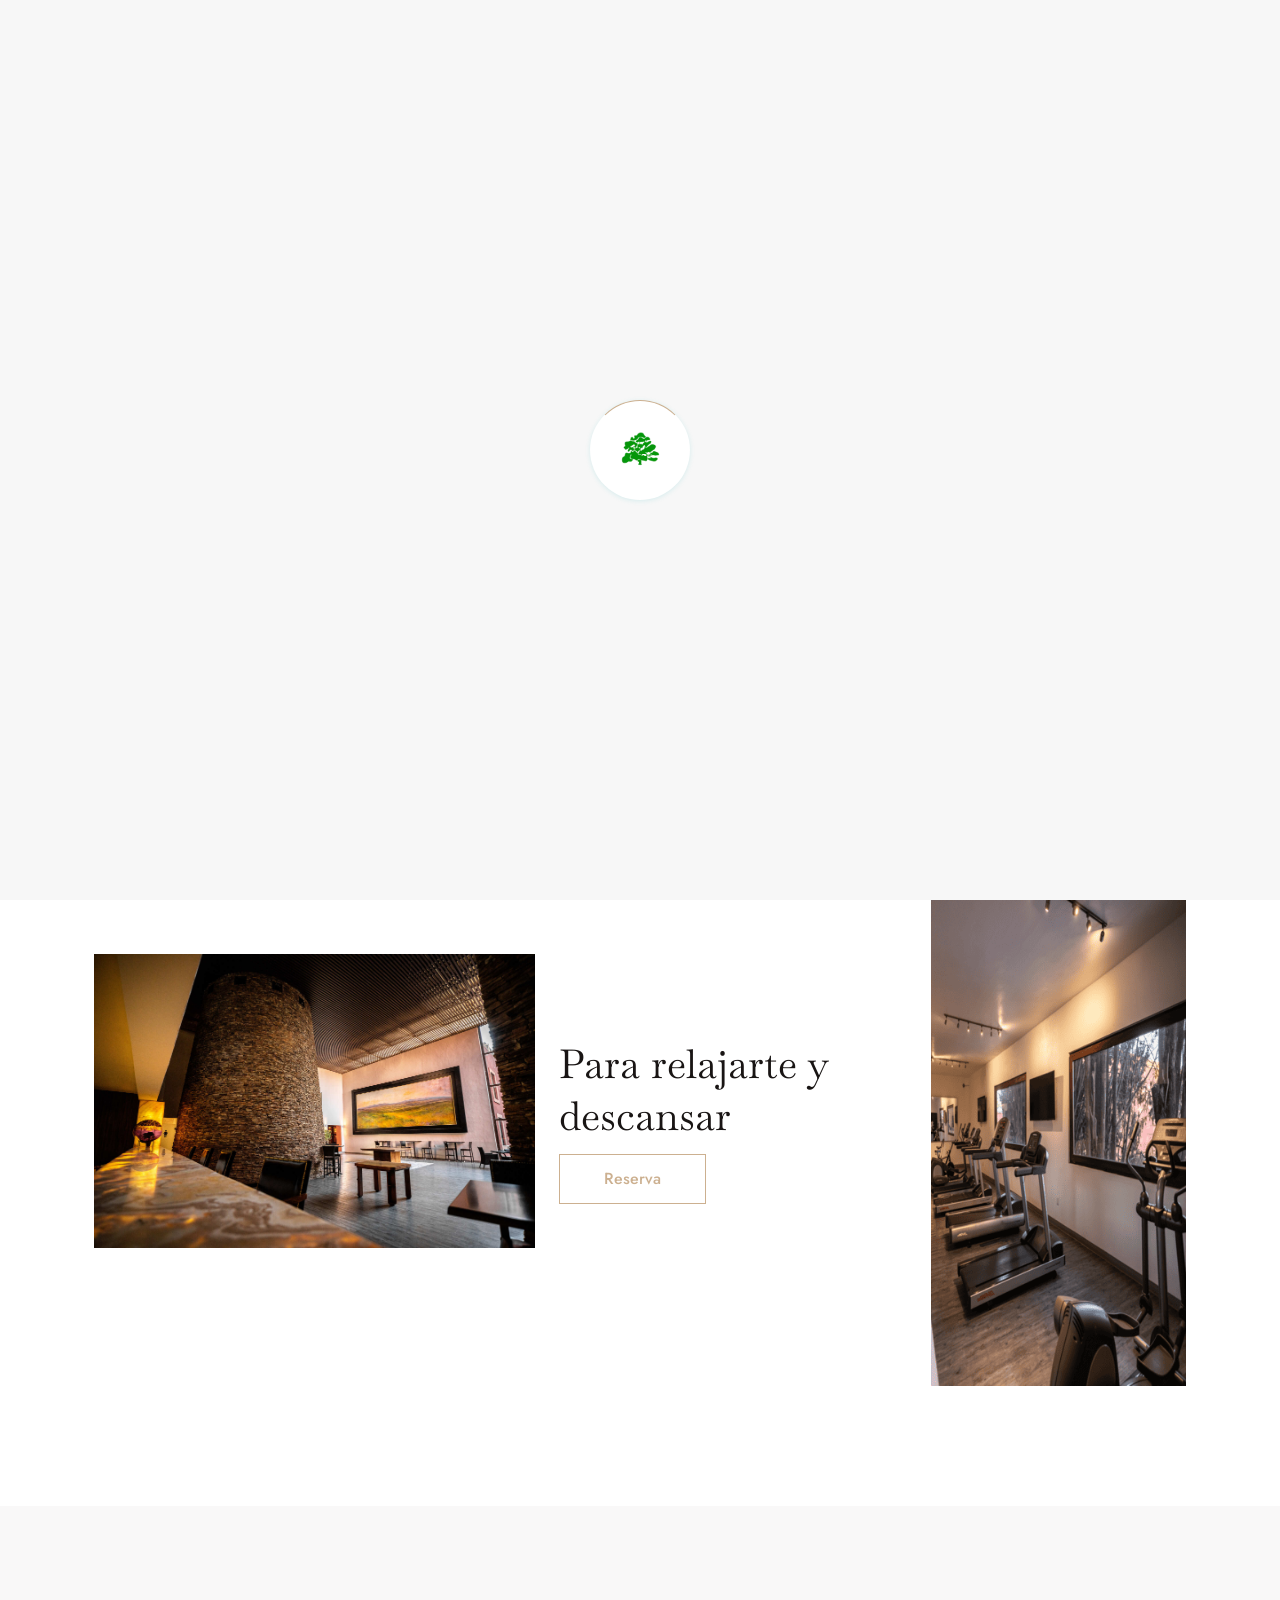
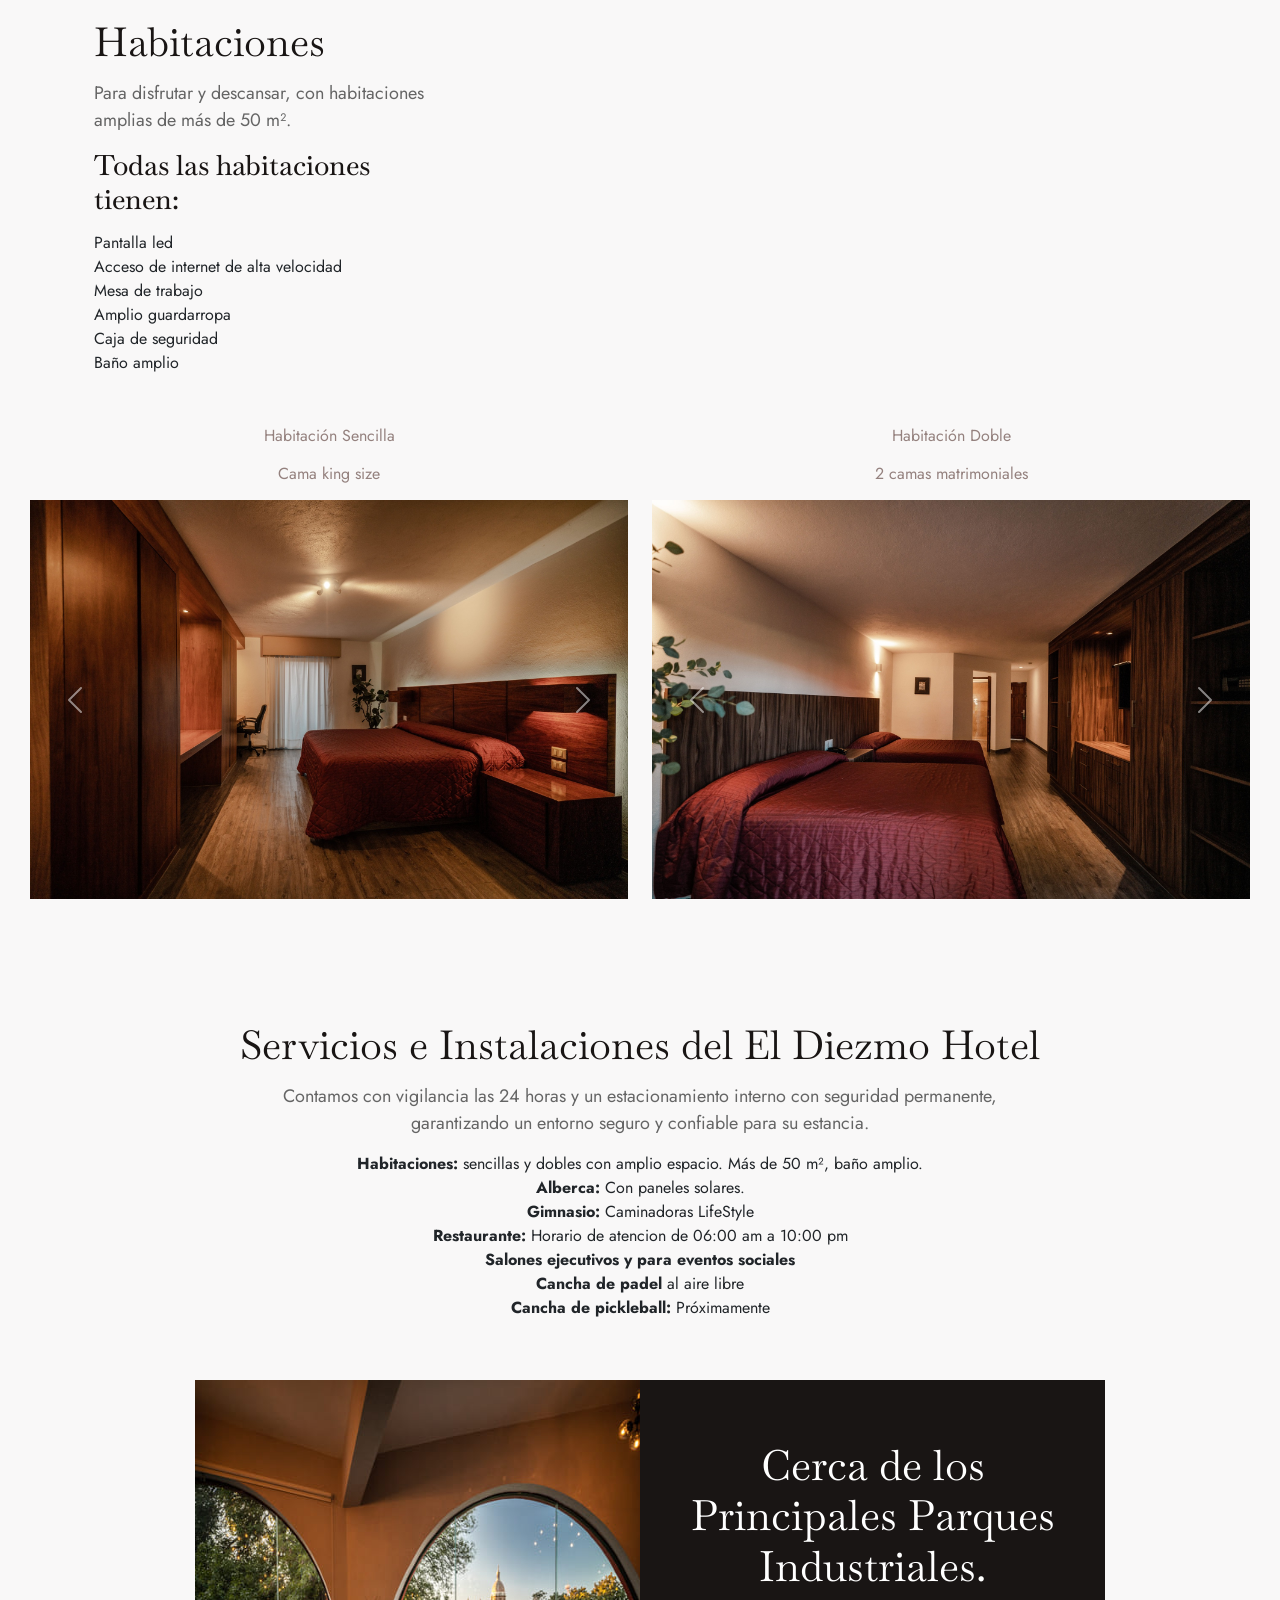
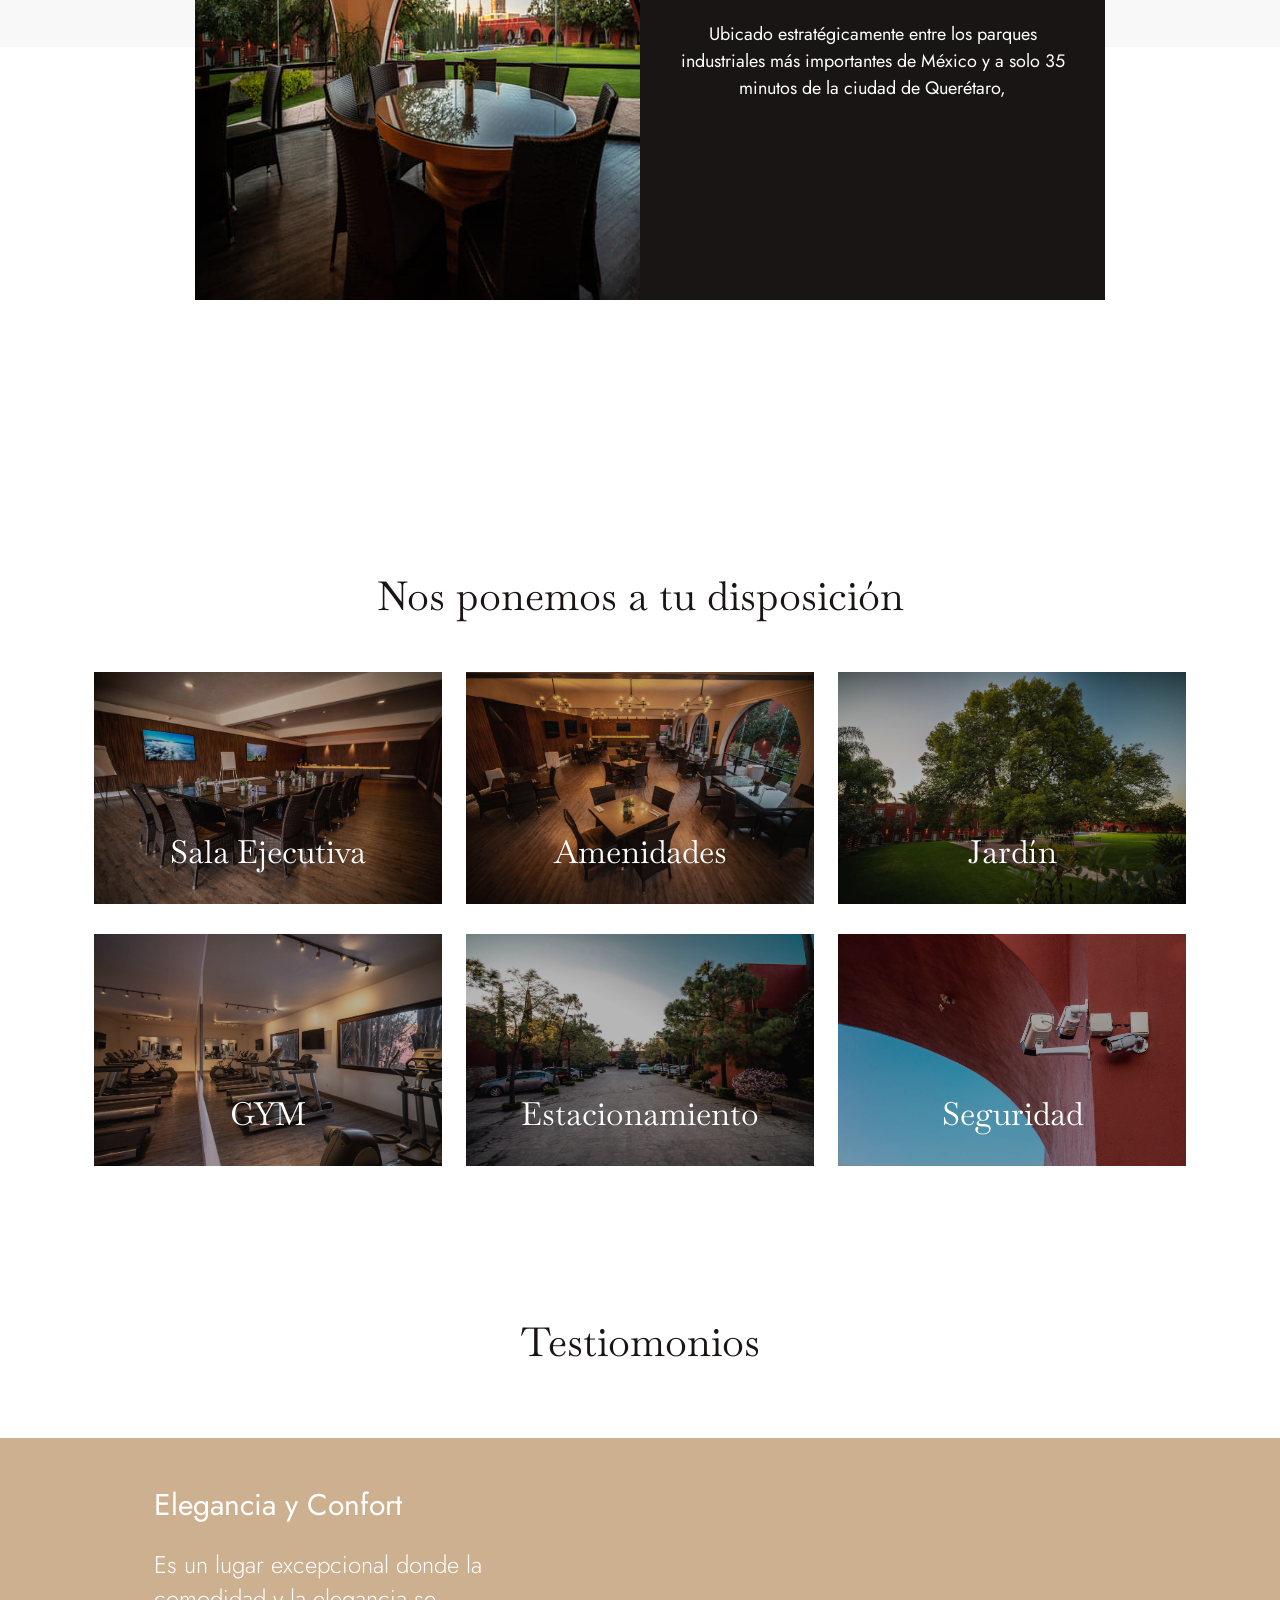
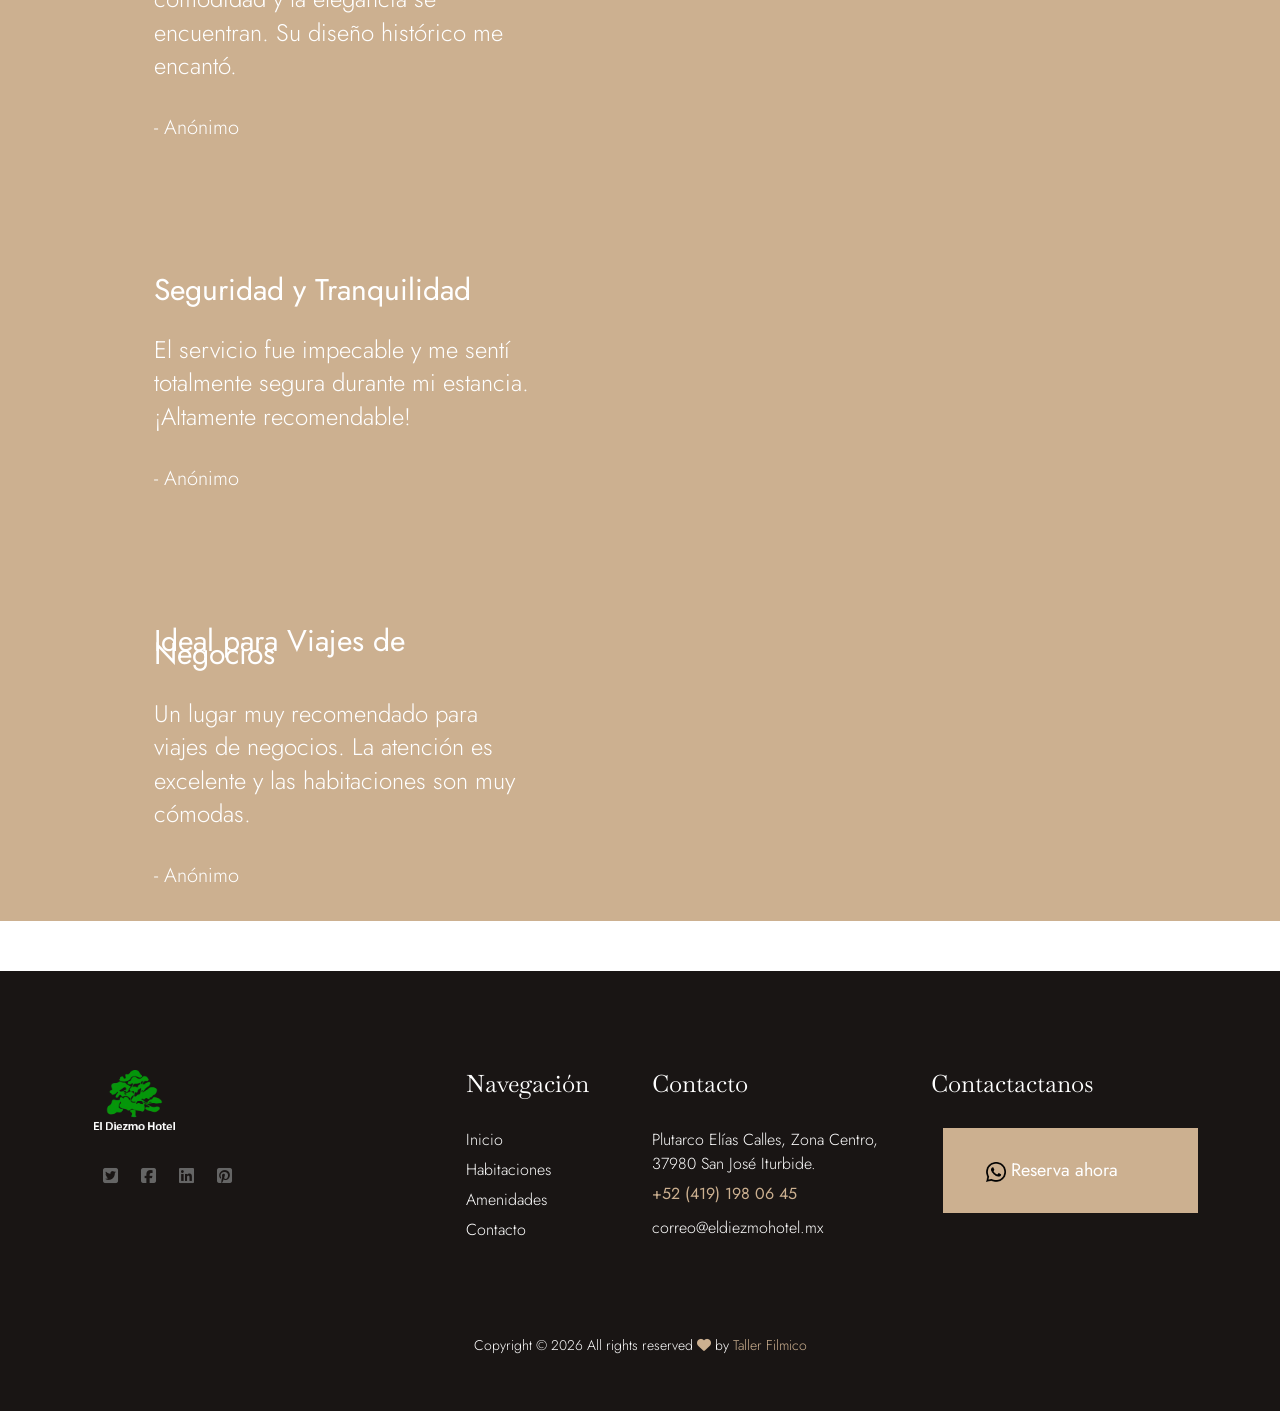
==== index.html @ d507798b "cambios logo" ====
<!DOCTYPE html>
<html class="no-js" lang="zxx">
  <head>
    <meta charset="utf-8" />
    <meta http-equiv="x-ua-compatible" content="ie=edge" />
    <title>Hotel | El Diezmo</title>
    <meta name="description" content="" />
    <meta name="viewport" content="width=device-width, initial-scale=1" />
    <link
      rel="shortcut icon"
      type="image/x-icon"
      href="assets/logo_diezmo.png"
    />

    <link
      rel="stylesheet"
      href="https://cdnjs.cloudflare.com/ajax/libs/font-awesome/6.4.0/css/all.min.css"
      integrity="sha512-ChzDzmAAZ1Z7aybQPQd48e/BUIXF1xB4rHtw6FjFdgBmYHnbI0lu2k9K9/LBfLmC/66VMPgRsNPdhy9QmkXr"
      crossorigin="anonymous"
      referrerpolicy="no-referrer"
    />

    <link
      href="https://cdn.jsdelivr.net/npm/bootstrap@5.0.2/dist/css/bootstrap.min.css"
      rel="stylesheet"
      integrity="sha384-EVSTQN3/azprG1Anm3QDgpJLIm9Nao0Yz1ztcQTwFspd3yD65VohhpuuCOmLASjC"
      crossorigin="anonymous"
    />
    <link
      rel="stylesheet"
      href="assets/css/bootstrap.min.css+owl.carousel.min.css+slicknav.css+gijgo.css+animate.min.css+magnific-popup.css+fontawesome-all.min.css+themify-icons.css+slick.css+nice-select.css.pagespeed.cc.6IcTY7UM1k.css"
    />
    <link
      rel="stylesheet"
      href="assets/css/A.style.css.pagespeed.cf.FJhlcspkRa.css"
    />
    <style>
      /* Add your styling here */
      .slider-container {
        width: 100%;
        height: 400px; /* Adjust height as needed */
        overflow: hidden;
        position: relative;
      }

      .slider-container img {
        width: 100%;
        height: 100%;
        object-fit: cover; /* Ensure images fill the container */
        position: absolute;
        top: 0;
        left: 0;
      }

      .slider-container .slide {
        animation: slideShow 5s infinite ease-in-out; /* Adjust animation duration as needed */
      }

      @keyframes slideShow {
        0% {
          opacity: 0;
        }
        25% {
          opacity: 1;
        }
        75% {
          opacity: 1;
        }
        100% {
          opacity: 0;
        }
      }

      /* Add styles for navigation arrows (optional) */
    </style>
  </head>
  <body>
    <div id="preloader-active">
      <div class="preloader d-flex align-items-center justify-content-center">
        <div class="preloader-inner position-relative">
          <div class="preloader-circle"></div>
          <div class="preloader-img pere-text">
            <script data-pagespeed-no-defer>
              //<![CDATA[
              (function () {
                for (
                  var g =
                      "function" == typeof Object.defineProperties
                        ? Object.defineProperty
                        : function (b, c, a) {
                            if (a.get || a.set)
                              throw new TypeError(
                                "ES3 does not support getters and setters."
                              );
                            b != Array.prototype &&
                              b != Object.prototype &&
                              (b[c] = a.value);
                          },
                    h =
                      "undefined" != typeof window && window === this
                        ? this
                        : "undefined" != typeof global && null != global
                        ? global
                        : this,
                    k = ["String", "prototype", "repeat"],
                    l = 0;
                  l < k.length - 1;
                  l++
                ) {
                  var m = k[l];
                  m in h || (h[m] = {});
                  h = h[m];
                }
                var n = k[k.length - 1],
                  p = h[n],
                  q = p
                    ? p
                    : function (b) {
                        var c;
                        if (null == this)
                          throw new TypeError(
                            "The 'this' value for String.prototype.repeat must not be null or undefined"
                          );
                        c = this + "";
                        if (0 > b || 1342177279 < b)
                          throw new RangeError("Invalid count value");
                        b |= 0;
                        for (var a = ""; b; )
                          if ((b & 1 && (a += c), (b >>>= 1))) c += c;
                        return a;
                      };
                q != p &&
                  null != q &&
                  g(h, n, { configurable: !0, writable: !0, value: q });
                var t = this;
                function u(b, c) {
                  var a = b.split("."),
                    d = t;
                  a[0] in d || !d.execScript || d.execScript("var " + a[0]);
                  for (var e; a.length && (e = a.shift()); )
                    a.length || void 0 === c
                      ? d[e]
                        ? (d = d[e])
                        : (d = d[e] = {})
                      : (d[e] = c);
                }
                function v(b) {
                  var c = b.length;
                  if (0 < c) {
                    for (var a = Array(c), d = 0; d < c; d++) a[d] = b[d];
                    return a;
                  }
                  return [];
                }
                function w(b) {
                  var c = window;
                  if (c.addEventListener) c.addEventListener("load", b, !1);
                  else if (c.attachEvent) c.attachEvent("onload", b);
                  else {
                    var a = c.onload;
                    c.onload = function () {
                      b.call(this);
                      a && a.call(this);
                    };
                  }
                }
                var x;
                function y(b, c, a, d, e) {
                  this.h = b;
                  this.j = c;
                  this.l = a;
                  this.f = e;
                  this.g = {
                    height:
                      window.innerHeight ||
                      document.documentElement.clientHeight ||
                      document.body.clientHeight,
                    width:
                      window.innerWidth ||
                      document.documentElement.clientWidth ||
                      document.body.clientWidth,
                  };
                  this.i = d;
                  this.b = {};
                  this.a = [];
                  this.c = {};
                }
                function z(b, c) {
                  var a,
                    d,
                    e = c.getAttribute("data-pagespeed-url-hash");
                  if ((a = e && !(e in b.c)))
                    if (0 >= c.offsetWidth && 0 >= c.offsetHeight) a = !1;
                    else {
                      d = c.getBoundingClientRect();
                      var f = document.body;
                      a =
                        d.top +
                        ("pageYOffset" in window
                          ? window.pageYOffset
                          : (document.documentElement || f.parentNode || f)
                              .scrollTop);
                      d =
                        d.left +
                        ("pageXOffset" in window
                          ? window.pageXOffset
                          : (document.documentElement || f.parentNode || f)
                              .scrollLeft);
                      f = a.toString() + "," + d;
                      b.b.hasOwnProperty(f)
                        ? (a = !1)
                        : ((b.b[f] = !0),
                          (a = a <= b.g.height && d <= b.g.width));
                    }
                  a && (b.a.push(e), (b.c[e] = !0));
                }
                y.prototype.checkImageForCriticality = function (b) {
                  b.getBoundingClientRect && z(this, b);
                };
                u(
                  "pagespeed.CriticalImages.checkImageForCriticality",
                  function (b) {
                    x.checkImageForCriticality(b);
                  }
                );
                u("pagespeed.CriticalImages.checkCriticalImages", function () {
                  A(x);
                });
                function A(b) {
                  b.b = {};
                  for (
                    var c = ["IMG", "INPUT"], a = [], d = 0;
                    d < c.length;
                    ++d
                  )
                    a = a.concat(v(document.getElementsByTagName(c[d])));
                  if (a.length && a[0].getBoundingClientRect) {
                    for (d = 0; (c = a[d]); ++d) z(b, c);
                    a = "oh=" + b.l;
                    b.f && (a += "&n=" + b.f);
                    if ((c = !!b.a.length))
                      for (
                        a += "&ci=" + encodeURIComponent(b.a[0]), d = 1;
                        d < b.a.length;
                        ++d
                      ) {
                        var e = "," + encodeURIComponent(b.a[d]);
                        131072 >= a.length + e.length && (a += e);
                      }
                    b.i &&
                      ((e = "&rd=" + encodeURIComponent(JSON.stringify(B()))),
                      131072 >= a.length + e.length && (a += e),
                      (c = !0));
                    C = a;
                    if (c) {
                      d = b.h;
                      b = b.j;
                      var f;
                      if (window.XMLHttpRequest) f = new XMLHttpRequest();
                      else if (window.ActiveXObject)
                        try {
                          f = new ActiveXObject("Msxml2.XMLHTTP");
                        } catch (r) {
                          try {
                            f = new ActiveXObject("Microsoft.XMLHTTP");
                          } catch (D) {}
                        }
                      f &&
                        (f.open(
                          "POST",
                          d +
                            (-1 == d.indexOf("?") ? "?" : "&") +
                            "url=" +
                            encodeURIComponent(b)
                        ),
                        f.setRequestHeader(
                          "Content-Type",
                          "application/x-www-form-urlencoded"
                        ),
                        f.send(a));
                    }
                  }
                }
                function B() {
                  var b = {},
                    c;
                  c = document.getElementsByTagName("IMG");
                  if (!c.length) return {};
                  var a = c[0];
                  if (!("naturalWidth" in a && "naturalHeight" in a)) return {};
                  for (var d = 0; (a = c[d]); ++d) {
                    var e = a.getAttribute("data-pagespeed-url-hash");
                    e &&
                      ((!(e in b) &&
                        0 < a.width &&
                        0 < a.height &&
                        0 < a.naturalWidth &&
                        0 < a.naturalHeight) ||
                        (e in b && a.width >= b[e].o && a.height >= b[e].m)) &&
                      (b[e] = {
                        rw: a.width,
                        rh: a.height,
                        ow: a.naturalWidth,
                        oh: a.naturalHeight,
                      });
                  }
                  return b;
                }
                var C = "";
                u("pagespeed.CriticalImages.getBeaconData", function () {
                  return C;
                });
                u("pagespeed.CriticalImages.Run", function (b, c, a, d, e, f) {
                  var r = new y(b, c, a, e, f);
                  x = r;
                  d &&
                    w(function () {
                      window.setTimeout(function () {
                        A(r);
                      }, 0);
                    });
                });
              })();

              pagespeed.CriticalImages.Run(
                "/mod_pagespeed_beacon",
                "https://preview.colorlib.com/theme/rolax/",
                "-ilGEe-FWC",
                true,
                false,
                "EOtlyVNF3A8"
              );
              //]]>
            </script>
            <img
              src="assets/logo_diezmo.png"
              alt="loder"
              data-pagespeed-url-hash="3794015831"
              onload="pagespeed.CriticalImages.checkImageForCriticality(this);"
            />
          </div>
        </div>
      </div>
    </div>

    <header>
      <div class="header-area header-transparent">
        <div class="main-header">
          <div class="header-top">
            <div class="container-fluid">
              <div class="row">
                <div class="col-xl-12">
                  <div
                    class="d-flex justify-content-between flex-wrap align-items-center"
                  >
                    <div class="header-info-left">
                      <ul>
                        <li>Llamanos: +52 (419) 198 06 45</li>
                        <li>
                          <a
                            href="/cdn-cgi/l/email-protection"
                            class="__cf_email__"
                            data-cfemail="6801060e07281a07040910460b0705"
                            >correo@eldiezmohotel.mx</a
                          >
                        </li>
                      </ul>
                    </div>
                    <div class="header-info-right d-none d-sm-block">
                      <ul class="header-social">
                        <li>
                          <a
                            href="https://www.facebook.com/people/El-Diezmo-Hotel/100057669360163/?mibextid=ZbWKwL"
                            ><i class="fab fa-facebook"></i
                          ></a>
                        </li>
                        <li>
                          <a href="#"><i class="fab fa-twitter"></i></a>
                        </li>
                        <li>
                          <a href="#"><i class="fab fa-linkedin-in"></i></a>
                        </li>
                      </ul>
                    </div>
                  </div>
                </div>
              </div>
            </div>
          </div>
          <div class="header-bottom header-sticky">
            <div class="container-fluid">
              <div
                class="d-flex align-items-center justify-content-between flex-wrap"
              >
                <div class="logo">
                  <a href="index.html"
                    ><img
                      src="assets/logo_diezmo.png"
                      alt=""
                      data-pagespeed-url-hash="4291816094"
                      onload="pagespeed.CriticalImages.checkImageForCriticality(this);"
                  /></a>
                </div>
                <div class="menu-wrapper d-flex align-items-center">
                  <div class="main-menu d-none d-lg-block">
                    <nav>
                      <ul id="navigation">
                        <li><a href="index.html">Inicio</a></li>
                        <li><a href="rooms.html">Hotel</a></li>
                        <li><a href="restaurant.html">Amenidades </a></li>
                        <li><a href="contact.html">Contactactanos</a></li>
                      </ul>
                    </nav>
                  </div>

                  <div
                    class="header-right-btn f-right d-flex align-items-center"
                  >
                    <a
                      href="https://wa.me/5215512345678/?text=Hola%20Hotel,%20me%20gustaría%20hacer%20una%20reserva."
                      target="_blank"
                      class="header-btn2 d-none d-lg-block"
                      >Reserva ahora</a
                    >
                  </div>
                </div>

                <div class="col-12">
                  <div class="mobile_menu d-block d-lg-none"></div>
                </div>
              </div>
            </div>
          </div>
        </div>
      </div>
    </header>
    <main>
      <div class="slider-area hero-bg1 hero-overly">
        <div class="single-slider slider-height1 d-flex align-items-center">
          <div class="container">
            <div class="row justify-content-center">
              <div class="col-xl-7 col-lg-11">
                <div class="hero-caption pt-10">
                  <h1>Su seguridad es nuestra prioridad</h1>
                </div>
              </div>
            </div>
          </div>
        </div>
      </div>

      <!-- <div class="">
        <div class="row">
          <div
            id="carouselExampleIndicators"
            class="carousel slide"
            data-bs-ride="carousel"
          >
            <div class="carousel-indicators">
              <button
                type="button"
                data-bs-target="#carouselExampleIndicators"
                data-bs-slide-to="0"
                class="active"
                aria-current="true"
                aria-label="Slide 1"
              ></button>
              <button
                type="button"
                data-bs-target="#carouselExampleIndicators"
                data-bs-slide-to="1"
                aria-label="Slide 2"
              ></button>
              <button
                type="button"
                data-bs-target="#carouselExampleIndicators"
                data-bs-slide-to="2"
                aria-label="Slide 3"
              ></button>
              <button
                type="button"
                data-bs-target="#carouselExampleIndicators"
                data-bs-slide-to="3"
                aria-label="Slide 4"
              ></button>
              <button
                type="button"
                data-bs-target="#carouselExampleIndicators"
                data-bs-slide-to="4"
                aria-label="Slide 5"
              ></button>
            </div>
            <div class="carousel-inner">
              <div class="carousel-item active">
                <img
                  src="assets/Fotos al inicio /resized/diezmo br-14.jpg"
                  class="d-block w-100"
                  alt="..."
                />
              </div>
              <div class="carousel-item">
                <img
                  src="assets/Fotos al inicio /resized/diezmo br-19.jpg"
                  class="d-block w-100"
                  alt="..."
                />
              </div>
              <div class="carousel-item">
                <img
                  src="assets/Fotos al inicio /resized/diezmo br-33.jpg"
                  class="d-block w-100"
                  alt="..."
                />
              </div>
              <div class="carousel-item">
                <img
                  src="assets/  "
                  class="d-block w-100"
                  alt="..."
                />
              </div>
              <div class="carousel-item">
                <img
                  src="assets/Fotos al inicio /resized/diezmo br-4.jpg"
                  class="d-block w-100"
                  alt="..."
                />
              </div>
            </div>
            <button
              class="carousel-control-prev"
              type="button"
              data-bs-target="#carouselExampleIndicators"
              data-bs-slide="prev"
            >
              <span
                class="carousel-control-prev-icon"
                aria-hidden="true"
              ></span>
              <span class="visually-hidden">Previous</span>
            </button>
            <button
              class="carousel-control-next"
              type="button"
              data-bs-target="#carouselExampleIndicators"
              data-bs-slide="next"
            >
              <span
                class="carousel-control-next-icon"
                aria-hidden="true"
              ></span>
              <span class="visually-hidden">Next</span>
            </button>
          </div>
        </div>
      </div> -->

      <div class="support-company-area section-padding">
        <div class="container">
          <div class="row align-items-center justify-content-between">
            <div class="col-xl-5 col-lg-6 col-md-10">
              <div class="support-location-img mb-40">
                <img
                  src="assets/HOTELDIEZMO/DIEZMO-6.jpg"
                  alt=""
                  data-pagespeed-url-hash="1011671055"
                  onload="pagespeed.CriticalImages.checkImageForCriticality(this);"
                />
              </div>
            </div>
            <div class="col-xl-4 col-lg-6 col-md-8">
              <div class="right-caption">
                <div class="section-tittle">
                  <h2>Para relajarte y descansar</h2>
                </div>
                <div class="support-caption">
                  <!-- <p class="mb-10">
                    para que disfrutes de una estadía inolvidable. Nuestras
                    habitaciones están equipadas con todas las comodidades que
                    necesitas para relajarte y desconectar."
                  </p> -->
                  <a
                    href="https://wa.me/5215512345678/?text=Hola%20Hotel,%20me%20gustaría%20hacer%20una%20reserva."
                    target="_blank"
                    class="btn_01 about-btn"
                    >Reserva</a
                  >
                </div>
              </div>
            </div>
            <div class="col-xl-3 col-lg-3 col-md-4">
              <div class="about-right-img d-none d-xl-block">
                <img
                  src="assets/HOTELDIEZMO/GYM/D2-3.png"
                  alt=""
                  class="w-100"
                  data-pagespeed-url-hash="3630661062"
                  onload="pagespeed.CriticalImages.checkImageForCriticality(this);"
                />
              </div>
            </div>
          </div>
        </div>
      </div>

      <div class="location-house">
        <div class="container">
          <div class="row">
            <div class="col-xl-4 col-lg-5 col-md-8">
              <div class="section-tittle mb-50">
                <h2>Habitaciones</h2>
                <p>
                  Para disfrutar y descansar, con habitaciones amplias de más de 50 m².

                </p>
                <h3>Todas las habitaciones tienen:</h3>
                <p></p>
                <ul>
                  <li>Pantalla led</li>
                  <li>Acceso de internet de alta velocidad</li>
                  <li>Mesa de trabajo</li>
                  <li>Amplio guardarropa</li>
                  <li>Caja de seguridad</li>
                  <li>Baño amplio</li>
                </ul>
              </div>
            </div>
          </div>
        </div>
        <div class="row">
          <div class="col-lg-6 col-md-6 col-sm-6">
            <p style="text-align: center">Habitación Sencilla</p>
            <p style="text-align: center">Cama king size</p>
            <div
              id="carouselExampleFade"
              class="carousel slide carousel-fade"
              data-bs-ride="carousel"
            >
              <div class="carousel-inner">
                <div class="carousel-item active">
                  <img
                    src="assets/HOTELDIEZMO/HABITACIONES/Sencilla/D3-13.jpg"
                    class="d-block w-100"
                    alt="..."
                  />
                </div>
                <div class="carousel-item">
                  <img
                    src="assets/HOTELDIEZMO/HABITACIONES/Sencilla/D3-15.jpg"
                    class="d-block w-100"
                    alt="..."
                  />
                </div>
                <div class="carousel-item">
                  <img
                    src="assets/HOTELDIEZMO/HABITACIONES/Sencilla/D3-17.jpg"
                    class="d-block w-100"
                    alt="..."
                  />
                </div>
                <div class="carousel-item">
                  <img
                    src="assets/HOTELDIEZMO/HABITACIONES/Sencilla/D3-19.jpg"
                    class="d-block w-100"
                    alt="..."
                  />
                </div>
                <div class="carousel-item">
                  <img
                    src="assets/HOTELDIEZMO/HABITACIONES/Sencilla/D3-21.jpg"
                    class="d-block w-100"
                    alt="..."
                  />
                </div>
              </div>
              <button
                class="carousel-control-prev"
                type="button"
                data-bs-target="#carouselExampleFade"
                data-bs-slide="prev"
              >
                <span
                  class="carousel-control-prev-icon"
                  aria-hidden="true"
                ></span>
                <span class="visually-hidden">Previous</span>
              </button>
              <button
                class="carousel-control-next"
                type="button"
                data-bs-target="#carouselExampleFade"
                data-bs-slide="next"
              >
                <span
                  class="carousel-control-next-icon"
                  aria-hidden="true"
                ></span>
                <span class="visually-hidden">Next</span>
              </button>
            </div>
          </div>
          <div class="col-lg-6 col-md-6 col-sm-6">
            <p style="text-align: center">Habitación Doble</p>
            <p style="text-align: center">2 camas matrimoniales</p>

            <div
              id="carouselExampleFade"
              class="carousel slide carousel-fade"
              data-bs-ride="carousel"
            >
              <div class="carousel-inner">
                <div class="carousel-item active">
                  <img
                    src="assets/HOTELDIEZMO/HABITACIONES/Doble/D3-11.jpg"
                    class="d-block w-100"
                    alt="..."
                  />
                </div>
                <div class="carousel-item">
                  <img
                    src="assets/HOTELDIEZMO/HABITACIONES/Doble/D3-2.jpg"
                    class="d-block w-100"
                    alt="..."
                  />
                </div>
                <div class="carousel-item">
                  <img
                    src="assets/HOTELDIEZMO/HABITACIONES/Doble/D3-12.jpg"
                    class="d-block w-100"
                    alt="..."
                  />
                </div>
                <div class="carousel-item">
                  <img
                    src="assets/HOTELDIEZMO/HABITACIONES/Doble/D3-4.jpg"
                    class="d-block w-100"
                    alt="..."
                  />
                </div>
                <div class="carousel-item">
                  <img
                    src="assets/HOTELDIEZMO/HABITACIONES/Doble/D3.jpg"
                    class="d-block w-100"
                    alt="..."
                  />
                </div>
              </div>
              <button
                class="carousel-control-prev"
                type="button"
                data-bs-target="#carouselExampleFade"
                data-bs-slide="prev"
              >
                <span
                  class="carousel-control-prev-icon"
                  aria-hidden="true"
                ></span>
                <span class="visually-hidden">Previous</span>
              </button>
              <button
                class="carousel-control-next"
                type="button"
                data-bs-target="#carouselExampleFade"
                data-bs-slide="next"
              >
                <span
                  class="carousel-control-next-icon"
                  aria-hidden="true"
                ></span>
                <span class="visually-hidden">Next</span>
              </button>
            </div>
          </div>
        </div>
      </div>

      <div class="services-area2 section-padding">
        <div class="container">
          <div class="row justify-content-center">
            <div class="col-xl-9 col-lg-8">
              <div class="section-tittle mb-60 text-center">
                <h2>Servicios e Instalaciones del El Diezmo Hotel</h2>

                <p>
                  Contamos con vigilancia las 24 horas y un estacionamiento
                  interno con seguridad permanente, garantizando un entorno
                  seguro y confiable para su estancia.
                </p>

                <ul>
                  <li>
                    <strong>Habitaciones:</strong> sencillas y dobles con amplio espacio. Más de 50 m², baño amplio.
                  </li>
                  <li><strong>Alberca:</strong> Con paneles solares.</li>
                  <li><strong>Gimnasio:</strong> Caminadoras LifeStyle
                  </li>
                  <li>
                    <strong>Restaurante:</strong> Horario de atencion de 06:00 am a 10:00 pm
                  </li>
                  <li>
                    <strong>Salones ejecutivos y para eventos sociales
                    </strong> 
                  </li>
                  <li>
                    <strong>Cancha de padel</strong> al aire libre
                  </li>
                  <li>
                    <strong>Cancha de pickleball:
                    </strong>  Próximamente 
                  </li>

                </ul>
                <!-- <a href="#" class="tittle-btn mt-15">Find a Room For You</a> -->
              </div>
            </div>
          </div>
          <div class="row justify-content-center">
            <div class="col-xl-10 col-lg-10">
              <div class="col-xl-12">
                <div class="single-services2 mb-30">
                  <div class="row">
                    <div class="col-xl-6 col-lg-6 col-md-6 p-0">
                      <div class="features-img">
                        <img
                          src="assets/HOTELDIEZMO/RESTAURANTE/DIEZMO-8-redimensionada.jpg"
                          alt=""
                          data-pagespeed-url-hash="1872558913"
                          onload="pagespeed.CriticalImages.checkImageForCriticality(this);"
                        />
                      </div>
                    </div>
                    <div class="col-xl-6 col-lg-6 col-md-6 p-0">
                      <div class="features-caption">
                        <h3>
                          <a href="#"
                            >Cerca de los Principales Parques Industriales.</a
                          >
                        </h3>
                        <p>
                          Ubicado estratégicamente entre los parques industriales más importantes de México y a solo 35 minutos de la ciudad de Querétaro,
                        </p>
                        <!-- <a href="#" class="btn_01">View Project</a> -->
                      </div>
                    </div>
                  </div>
                </div>
              </div>
            </div>
          </div>
        </div>
      </div>

      <!-- <div
        class="video-area section-img-bg2 d-flex align-items-center"
        data-background="assets/img/gallery/video-bg.jpg"
      >
        <div class="container">
          <div class="video-wrap position-relative">
            <div class="video-icon">
              <a
                class="popup-video btn-icon"
                href="https://youtu.be/Ca4ho-ZfNnI?si=_rFCAT8kVL2al9Y2"
              >
                <img
                  src="assets/img/icon/video-icon.svg"
                  alt=""
                  data-pagespeed-url-hash="298052439"
                  onload="pagespeed.CriticalImages.checkImageForCriticality(this);"
                />
              </a>
            </div>
          </div>
        </div>
      </div> -->

      <div class="guest-house section-padding">
        <div class="container">
          <div class="row justify-content-center">
            <div class="col-xl-8 col-lg-8">
              <div class="section-tittle text-center mb-50">
                <h2>Nos ponemos a tu disposición</h2>
              </div>
            </div>
          </div>
        </div>
        <div class="container">
          <div class="row">
            <div class="col-lg-4 col-md-6 col-sm-6">
              <div class="single-location mb-30">
                <img
                  src="assets/HOTELDIEZMO/SALÓN/D2-3.jpg"
                  alt=""
                  data-pagespeed-url-hash="3353692221"
                  onload="pagespeed.CriticalImages.checkImageForCriticality(this);"
                />
                <div class="guest-contents guest-contents2">
                  <h3><a href="#">Sala Ejecutiva</a></h3>
                </div>
                <div class="guest-contents">
                  <h3><a href="#">Sala Ejecutiva </a></h3>
                  <p>
                    Nuestra sala ejecutiva cuenta con mobiliario, iluminación y
                    una amplia mesa de trabajo para que puedas concentrarte en
                    tus tareas.
                  </p>
                </div>
              </div>
            </div>
            <div class="col-lg-4 col-md-6 col-sm-6">
              <div class="single-location mb-30">
                <img
                  src="assets/HOTELDIEZMO/RESTAURANTE/DIEZMO-9.jpg"
                  alt=""
                  data-pagespeed-url-hash="3648192142"
                  onload="pagespeed.CriticalImages.checkImageForCriticality(this);"
                />
                <div class="guest-contents guest-contents2">
                  <h3><a href="#">Amenidades</a></h3>
                </div>
                <div class="guest-contents">
                  <h3><a href="#">Restaurante</a></h3>
                  <p>
                    En nuestro restaurante, cada plato es una obra de arte,
                    elaborado con ingredientes frescos y de temporada. Déjate
                    sorprender por nuestra variada carta y disfruta de un
                    ambiente acogedor
                  </p>
                </div>
              </div>
            </div>
            <div class="col-lg-4 col-md-6 col-sm-6">
              <div class="single-location mb-30">
                <img
                  src="assets/HOTELDIEZMO/JARDÍN/DIEZMO-10.jpg"
                  alt=""
                  data-pagespeed-url-hash="3942692063"
                  onload="pagespeed.CriticalImages.checkImageForCriticality(this);"
                />
                <div class="guest-contents guest-contents2">
                  <h3><a href="#">Jardín</a></h3>
                </div>
                <div class="guest-contents">
                  <h3><a href="#">Jardín</a></h3>
                  <p>
                    Celebra tus eventos especiales en nuestro jardín. Ofrecemos
                    un espacio versátil y adaptable a tus necesidades.
                  </p>
                </div>
              </div>
            </div>
            <div class="col-lg-4 col-md-6 col-sm-6">
              <div class="single-location mb-30">
                <img
                  src="assets/HOTELDIEZMO/GYM/D2-2.jpg"
                  alt=""
                  data-pagespeed-url-hash="3942692063"
                  onload="pagespeed.CriticalImages.checkImageForCriticality(this);"
                />
                <div class="guest-contents guest-contents2">
                  <h3><a href="#">GYM</a></h3>
                </div>
                <div class="guest-contents">
                  <h3><a href="#">GYM</a></h3>
                  <p>
                    En nuestro gimnasio, encontrarás todo lo que necesitas para
                    alcanzar tus objetivos de salud y bienestar.
                  </p>
                </div>
              </div>
            </div>
            <div class="col-lg-4 col-md-6 col-sm-6">
              <div class="single-location mb-30">
                <img
                  src="assets/HOTELDIEZMO/ESTACIONAMIENTO/D2-9.jpg"
                  alt=""
                  data-pagespeed-url-hash="3942692063"
                  onload="pagespeed.CriticalImages.checkImageForCriticality(this);"
                />
                <div class="guest-contents guest-contents2">
                  <h3><a href="#">Estacionamiento</a></h3>
                </div>
                <div class="guest-contents">
                  <h3><a href="#">Estacionamiento</a></h3>
                  <p>
                    En nuestro estacionamiento, encontrarás plazas amplias y
                    bien señalizadas para que puedas aparcar tu vehículo con
                    total comodidad y seguridad.
                  </p>
                </div>
              </div>
            </div>
            <div class="col-lg-4 col-md-6 col-sm-6">
              <div class="single-location mb-30">
                <img
                  src="assets/HOTELDIEZMO/SEGURIDAD/D2-15.jpg"
                  alt=""
                  data-pagespeed-url-hash="3942692063"
                  onload="pagespeed.CriticalImages.checkImageForCriticality(this);"
                />
                <div class="guest-contents guest-contents2">
                  <h3><a href="#">Seguridad</a></h3>
                </div>
                <div class="guest-contents">
                  <h3><a href="#">Seguridad</a></h3>
                  <p>
                    En nuestro hotel, la seguridad es nuestra máxima prioridad.
                    Contamos con un sistema de vigilancia las 24 horas, cámaras
                    de seguridad en áreas comunes y acceso restringido a las
                    habitaciones para garantizar tu tranquilidad.
                  </p>
                </div>
              </div>
            </div>
          </div>
        </div>
      </div>

      <div class="container">
        <div class="row justify-content-center">
          <div class="col-xl-8 col-lg-8">
            <div class="section-tittle text-center mb-50">
              <h2>Testiomonios</h2>
            </div>
          </div>
        </div>
      </div>
      <section class="client-say">
        <div class="container">
          <div class="custom-row">
            <div class="client-active">
              <div class="col-lg-5 col-md-6 col-sm-6">
                <div class="client-caption">
                  <h3>Elegancia y Confort</h3>
                  <p>
                    Es un lugar excepcional donde la comodidad y la elegancia se
                    encuentran. Su diseño histórico me encantó.
                  </p>

                  <div
                    class="testimonial-founder d-flex align-items-center mt-30"
                  >
                    <div class="founder-text">
                      <span>- Anónimo</span>
                    </div>
                  </div>
                </div>
              </div>
              <div class="col-lg-5 col-md-6 col-sm-6">
                <div class="client-caption">
                  <h3>Seguridad y Tranquilidad</h3>
                  <p>
                    El servicio fue impecable y me sentí totalmente segura
                    durante mi estancia. ¡Altamente recomendable!
                  </p>

                  <div
                    class="testimonial-founder d-flex align-items-center mt-30"
                  >
                    <div class="founder-text">
                      <span>- Anónimo</span>
                    </div>
                  </div>
                </div>
              </div>
              <div class="col-lg-5 col-md-6 col-sm-6">
                <div class="client-caption">
                  <h3>Ideal para Viajes de Negocios</h3>
                  <p>
                    Un lugar muy recomendado para viajes de negocios. La
                    atención es excelente y las habitaciones son muy cómodas.
                  </p>

                  <div
                    class="testimonial-founder d-flex align-items-center mt-30"
                  >
                    <div class="founder-text">
                      <span>- Anónimo</span>
                    </div>
                  </div>
                </div>
              </div>
            </div>
          </div>
        </div>
      </section>
    </main>
    <footer>
      <div class="footer-area footer-padding">
        <div class="footer-wrapper">
          <div class="container">
            <div class="row d-flex justify-content-between">
              <div class="col-xl-3 col-lg-4 col-md-6 col-sm-6">
                <div class="single-footer-caption mb-50">
                  <div class="single-footer-caption mb-30">
                    <div class="footer-logo mb-25">
                      <a href="index.html"
                        ><img
                          src="assets/logo_diezmo.png"
                          alt=""
                          data-pagespeed-url-hash="2012741894"
                          onload="pagespeed.CriticalImages.checkImageForCriticality(this);"
                      /></a>
                    </div>
                    <div class="footer-tittle">
                      <div class="footer-pera">
                        <!-- <p>
                          El Diezmo Hotel es uno de los mejores de la región, su
                          diseño histórico integra la modernidad en cada
                          espacio. Cuenta con 5 estrellas que brinda comodidad,
                          seguridad y conectividad al mundo, ideal para viajes
                          de negocios, familiares y/o destino de romance.
                        </p> -->
                      </div>
                    </div>

                    <div class="footer-social">
                      <a href="#"><i class="fab fa-twitter-square"></i></a>
                      <a
                        href="https://www.facebook.com/people/El-Diezmo-Hotel/100057669360163/?mibextid=ZbWKwL"
                        ><i class="fab fa-facebook-square"></i
                      ></a>
                      <a href="#"><i class="fab fa-linkedin"></i></a>
                      <a href="#"><i class="fab fa-pinterest-square"></i></a>
                    </div>
                  </div>
                </div>
              </div>
              <div class="offset-xl-1 col-xl-2 col-lg-2 col-md-4 col-sm-5">
                <div class="single-footer-caption mb-50">
                  <div class="footer-tittle">
                    <h4>Navegación</h4>
                    <ul>
                      <li><a href="#">Inicio</a></li>
                      <li><a href="#">Habitaciones</a></li>
                      <li><a href="#">Amenidades</a></li>
                      <li><a href="#">Contacto</a></li>
                    </ul>
                  </div>
                </div>
              </div>
              <div class="col-xl-3 col-lg-2 col-md-4 col-sm-5">
                <div class="single-footer-caption mb-50">
                  <div class="footer-tittle">
                    <h4>Contacto</h4>
                    <ul>
                      <li>
                        <a href="#"
                          >Plutarco Elías Calles, Zona Centro, 37980 San José
                          Iturbide.
                        </a>
                      </li>
                      <li class="number">
                        <a href="#">+52 (419) 198 06 45</a>
                      </li>
                      <li>
                        <a href="#"
                          ><span
                            class="__cf_email__"
                            data-cfemail="fa9995948e9b998eba999b888d9b8992d4999597"
                          >
                            correo@eldiezmohotel.mx</span
                          ></a
                        >
                      </li>
                    </ul>
                  </div>
                </div>
              </div>
              <div class="col-xl-3 col-lg-3 col-md-6 col-sm-6">
                <div class="single-footer-caption mb-50">
                  <div class="footer-tittle">
                    <h4>Contactactanos</h4>
                    <a
                      href="https://wa.me/5215512345678/?text=Hola%20Hotel,%20me%20gustaría%20hacer%20una%20reserva."
                      target="_blank"
                      class="header-btn2 d-none d-lg-block"
                    >
                      <img
                        src="assets/whatsapp.png"
                        alt="WhatsApp"
                        width="20"
                        height="20"
                      />
                      Reserva ahora
                    </a>
                    <!-- <p>Subscribe our newsletter to get updates.</p> -->
                  </div>

                  <!-- <div class="footer-form">
                    <div id="mc_embed_signup">
                      <form
                        target="_blank"
                        action="https://spondonit.us12.list-manage.com/subscribe/post?u=1462626880ade1ac87bd9c93a&amp;id=92a4423d01"
                        class="subscribe_form relative mail_part"
                        novalidate
                      >
                        <input
                          type="email"
                          name="EMAIL"
                          id="newsletter-form-email"
                          placeholder="  Enter your email"
                        />
                        <div class="form-icon">
                          <button
                            type="submit"
                            name="submit"
                            id="newsletter-submit"
                            class="email_icon newsletter-submit button-contactForm"
                          >
                            Search
                          </button>
                        </div>
                        <div class="mt-10 info"></div>
                      </form>
                    </div>
                  </div> -->
                </div>
              </div>
            </div>
          </div>

          <div class="footer-bottom-area">
            <div class="container">
              <div class="footer-border">
                <div class="row d-flex align-items-center">
                  <div class="col-xl-12">
                    <div class="footer-copy-right text-center">
                      <p>
                        Copyright &copy;
                        <script
                          data-cfasync="false"
                          src="/cdn-cgi/scripts/5c5dd728/cloudflare-static/email-decode.min.js"
                        ></script>
                        <script>
                          document.write(new Date().getFullYear());
                        </script>
                        All rights reserved
                        <i
                          class="fa fa-heart color-danger"
                          aria-hidden="true"
                        ></i>
                        by
                        <a
                          href="https://www.facebook.com/people/Taller-F%C3%ADlmico/61557975426450/?mibextid=ZbWKwL"
                          target="_blank"
                          rel="nofollow noopener"
                          >Taller Filmico</a
                        >
                      </p>
                    </div>
                  </div>
                </div>
              </div>
            </div>
          </div>
        </div>
      </div>
    </footer>

    <div id="back-top">
      <a class="wrapper" title="Go to Top" href="#">
        <div class="arrows-container">
          <div class="arrow arrow-one"></div>
          <div class="arrow arrow-two"></div>
        </div>
      </a>
    </div>

    <script src="./assets/js/vendor/modernizr-3.5.0.min.js"></script>
    <script src="./assets/js/vendor/jquery-1.12.4.min.js"></script>
    <script src="assets/js/popper.min.js+bootstrap.min.js.pagespeed.jc.1THY_pwCW8.js"></script>
    <script>
      eval(mod_pagespeed_H7Hy$rE$mY);
    </script>
    <script>
      eval(mod_pagespeed_HHx_AU7N$I);
    </script>

    <script src="assets/js/owl.carousel.min.js+slick.min.js.pagespeed.jc.YqDU5urJVF.js"></script>
    <script>
      eval(mod_pagespeed_MhVeSie6Rt);
    </script>
    <script>
      eval(mod_pagespeed_AKXXj3j3z$);
    </script>
    <script src="assets/js/jquery.slicknav.min.js+wow.min.js+jquery.magnific-popup.js+jquery.nice-select.min.js+jquery.counterup.min.js+waypoints.min.js.pagespeed.jc.ZO59WbtP6X.js"></script>
    <script>
      eval(mod_pagespeed_PHkKEhM9y_);
    </script>

    <script>
      eval(mod_pagespeed_787RsCg033);
    </script>
    <script>
      eval(mod_pagespeed_na_hFkz25h);
    </script>
    <script>
      eval(mod_pagespeed_v8z5wnEOvf);
    </script>
    <script>
      eval(mod_pagespeed_gVMuEFCiWi);
    </script>
    <script>
      eval(mod_pagespeed_0NTDWnvl2Y);
    </script>
    <script src="./assets/js/gijgo.min.js"></script>

    <script src="assets/js/contact.js+jquery.form.js+jquery.validate.min.js+mail-script.js+jquery.ajaxchimp.min.js+plugins.js+main.js.pagespeed.jc.iZz6M_SFgf.js"></script>
    <script>
      eval(mod_pagespeed_ImuaxOr7z7);
    </script>
    <script>
      eval(mod_pagespeed_2j_3xMkzU4);
    </script>
    <script>
      eval(mod_pagespeed_u6rDHIc118);
    </script>
    <script>
      eval(mod_pagespeed_$dIoJ7iX98);
    </script>
    <script>
      eval(mod_pagespeed_Gnn7ITa0Cf);
    </script>

    <script>
      eval(mod_pagespeed_$YsDpla3yG);
    </script>
    <script>
      eval(mod_pagespeed_v$jib$F3Tb);
    </script>

    <script
      async
      src="https://www.googletagmanager.com/gtag/js?id=UA-23581568-13"
    ></script>
    <script>
      window.dataLayer = window.dataLayer || [];
      function gtag() {
        dataLayer.push(arguments);
      }
      gtag("js", new Date());

      gtag("config", "UA-23581568-13");
    </script>
    <script
      defer
      src="https://static.cloudflareinsights.com/beacon.min.js/v652eace1692a40cfa3763df669d7439c1639079717194"
      integrity="sha512-Gi7xpJR8tSkrpF7aordPZQlW2DLtzUlZcumS8dMQjwDHEnw9I7ZLyiOj/6tZStRBGtGgN6ceN6cMH8z7etPGlw=="
      data-cf-beacon='{"rayId":"72906711fceb887f","token":"cd0b4b3a733644fc843ef0b185f98241","version":"2022.6.0","si":100}'
      crossorigin="anonymous"
    ></script>

    <script
      src="https://cdn.jsdelivr.net/npm/bootstrap@5.0.2/dist/js/bootstrap.bundle.min.js"
      integrity="sha384-MrcW6ZMFYlzcLA8Nl+NtUVF0sA7MsXsP1UyJoMp4YLEuNSfAP+JcXn/tWtIaxVXM"
      crossorigin="anonymous"
    ></script>
  </body>
</html>
---- assets/css/A.style.css.pagespeed.cf.FJhlcspkRa.css ----
@import url(https://fonts.googleapis.com/css2?family=Baskervville:ital@0;1&family=Jost:wght@300;400;500;600;700;800&display=swap);
body {
  font-family: "Jost", sans-serif;
  font-weight: normal;
  font-style: normal;
  font-size: 16px;
}
h1,
h2,
h3,
h4,
h5,
h6 {
  font-family: "Baskervville", serif;
  color: #191514;
  margin-top: 0;
  font-style: normal;
  font-weight: 500;
  text-transform: normal;
}
p {
  font-family: "Jost", sans-serif;
  color: #94817e;
  font-size: 16px;
  line-height: 30px;
  margin-bottom: 15px;
  font-weight: normal;
  line-height: 1.4;
}
.f-right {
  float: right;
}
.fix {
  overflow: hidden;
}
.clear {
  clear: both;
}
.mb-5 {
  margin-bottom: 5px;
}
.mb-10 {
  margin-bottom: 10px;
}
.mb-15 {
  margin-bottom: 15px;
}
.mb-20 {
  margin-bottom: 20px;
}
.mb-25 {
  margin-bottom: 25px;
}
.mb-30 {
  margin-bottom: 30px;
}
.mb-40 {
  margin-bottom: 40px;
}
.mb-50 {
  margin-bottom: 50px;
}
.mb-60 {
  margin-bottom: 60px;
}
.pt-10 {
  padding-top: 10px;
}
.pb-45 {
  padding-bottom: 45px;
}
.mt-10 {
  margin-top: 10px;
}
.mt-15 {
  margin-top: 15px;
}
.mt-30 {
  margin-top: 30px;
}
.mt-40 {
  margin-top: 40px;
}
a,
.button {
  -webkit-transition: all 0.3s ease-out 0s;
  -moz-transition: all 0.3s ease-out 0s;
  -ms-transition: all 0.3s ease-out 0s;
  -o-transition: all 0.3s ease-out 0s;
  transition: all 0.3s ease-out 0s;
}
a:focus,
.button:focus {
  text-decoration: none;
  outline: none;
}
a {
  color: #635c5c;
  text-decoration: none;
}
a:hover {
  color: #fff;
}
a:focus,
a:hover {
  text-decoration: none;
}
a,
button {
  color: #fff;
  outline: medium none;
}
button:focus,
input:focus,
input:focus,
textarea,
textarea:focus {
  outline: 0;
}
input:focus::-moz-placeholder {
  opacity: 0;
  -webkit-transition: 0.4s;
  -o-transition: 0.4s;
  transition: 0.4s;
}
h1 a,
h2 a,
h3 a,
h4 a,
h5 a,
h6 a {
  color: inherit;
}
ul {
  margin: 0;
  padding: 0;
}
li {
  list-style: none;
}
hr {
  border-bottom: 1px solid #eceff8;
  border-top: 0 none;
  margin: 30px 0;
  padding: 0;
}
.sticky-bar {
  left: 0;
  margin: auto;
  position: fixed;
  top: 0;
  width: 100%;
  -webkit-box-shadow: 0 10px 15px rgba(25, 25, 25, 0.1);
  box-shadow: 0 10px 15px rgba(25, 25, 25, 0.1);
  z-index: 9999;
  -webkit-animation: 300ms ease-in-out 0s normal none 1 running fadeInDown;
  animation: 300ms ease-in-out 0s normal none 1 running fadeInDown;
  -webkit-box-shadow: 0 10px 15px rgba(25, 25, 25, 0.1);
}
#back-top {
  background: #ccb090;
  height: 40px;
  width: 40px;
  right: 31px;
  bottom: 18px;
  position: fixed;
  color: #fff;
  font-size: 20px;
  text-align: center;
  border-radius: 50%;
  line-height: 40px;
  border: 2px solid transparent;
  box-shadow: 0 0 10px 3px rgba(108, 98, 98, 0.2);
}
@media (max-width: 575px) {
  #back-top {
    right: 16px;
  }
}
#back-top a i {
  display: block;
  line-height: 50px;
}
#back-top .wrapper {
  position: relative;
}
#back-top .wrapper .arrows-container {
  position: absolute;
  text-align: center;
  bottom: -3px;
  margin: 0 auto;
  display: block;
  right: 7px;
}
#back-top .wrapper .arrows-container .arrow {
  padding: 7px;
  box-shadow: 2px -2px #fff inset;
  transform: rotate(130deg);
  opacity: 0;
  position: absolute;
}
#back-top .wrapper .arrows-container .arrow-one {
  animation: arrowMovement 3s ease-in-out infinite;
}
#back-top .wrapper .arrows-container .arrow-two {
  animation: arrowMovement 3s 1s ease-in-out infinite;
}
@keyframes arrowMovement {
  0% {
    top: 15px;
    opacity: 0;
  }
  70% {
    opacity: 1;
  }
  100% {
    top: 0px;
    opacity: 0;
  }
}
.preloader {
  background-color: #f7f7f7;
  width: 100%;
  height: 100%;
  position: fixed;
  top: 0;
  left: 0;
  right: 0;
  bottom: 0;
  z-index: 999999;
  -webkit-transition: 0.6s;
  -o-transition: 0.6s;
  transition: 0.6s;
  margin: 0 auto;
}
.preloader .preloader-circle {
  width: 100px;
  height: 100px;
  position: relative;
  border-style: solid;
  border-width: 1px;
  border-top-color: #ccb090;
  border-bottom-color: transparent;
  border-left-color: transparent;
  border-right-color: transparent;
  z-index: 10;
  border-radius: 50%;
  -webkit-box-shadow: 0 1px 5px 0 rgba(35, 181, 185, 0.15);
  box-shadow: 0 1px 5px 0 rgba(35, 181, 185, 0.15);
  background-color: #fff;
  -webkit-animation: zoom 2000ms infinite ease;
  animation: zoom 2000ms infinite ease;
  -webkit-transition: 0.6s;
  -o-transition: 0.6s;
  transition: 0.6s;
}
.preloader .preloader-img {
  position: absolute;
  top: 50%;
  z-index: 200;
  left: 0;
  right: 0;
  margin: 0 auto;
  text-align: center;
  display: inline-block;
  -webkit-transform: translateY(-50%);
  -ms-transform: translateY(-50%);
  transform: translateY(-50%);
  padding-top: 6px;
  -webkit-transition: 0.6s;
  -o-transition: 0.6s;
  transition: 0.6s;
}
.preloader .preloader-img img {
  max-width: 55px;
}
.preloader .pere-text strong {
  font-weight: 800;
  color: #dca73a;
  text-transform: uppercase;
}
@keyframes zoom {
  0% {
    -webkit-transform: rotate(0deg);
    transform: rotate(0deg);
    -webkit-transition: all 0.1s ease-out 0s;
    -moz-transition: all 0.1s ease-out 0s;
    -ms-transition: all 0.1s ease-out 0s;
    -o-transition: all 0.1s ease-out 0s;
    transition: all 0.1s ease-out 0s;
  }
  100% {
    -webkit-transform: rotate(360deg);
    transform: rotate(360deg);
    -webkit-transition: all 0.1s ease-out 0s;
    -moz-transition: all 0.1s ease-out 0s;
    -ms-transition: all 0.1s ease-out 0s;
    -o-transition: all 0.1s ease-out 0s;
    transition: all 0.1s ease-out 0s;
  }
}
@-webkit-keyframes heartbeat {
  to {
    -webkit-transform: scale(1.03);
    transform: scale(1.03);
  }
}
@keyframes rotateme {
  from {
    -webkit-transform: rotate(0deg);
    transform: rotate(0deg);
  }
  to {
    -webkit-transform: rotate(360deg);
    transform: rotate(360deg);
  }
}
@-webkit-keyframes rotateme {
  from {
    -webkit-transform: rotate(0deg);
  }
  to {
    -webkit-transform: rotate(360deg);
  }
}
.slick-initialized .slick-slide {
  outline: 0;
}
.running {
  animation: nudge 10s linear infinite alternate;
}
@keyframes nudge {
  0%,
  100% {
    transform: translate(0, 0);
  }
  50% {
    transform: translate(-100px, 0);
    @media (max-width: 575px) {
      transform: translate(-50px, 0) !important;
    }
  }
  80% {
    transform: translate(100px, 0);
    @media (max-width: 575px) {
      transform: translate(50px, 0) !important;
    }
  }
}
.nice-select {
  line-height: 30px;
  border: 1px solid #eaeaea;
  height: 50px;
  width: 100%;
  color: #071112;
  font-weight: 500;
  text-transform: capitalize;
  padding-top: 10px;
  border-radius: 25px;
}
.nice-select::after {
  border-bottom: 2px solid #a3a3a3;
  border-right: 2px solid #a3a3a3;
  height: 7px;
  right: 41px;
  width: 7px;
}
.nice-select .list {
  width: 100%;
  border-radius: 0;
}
.nice-select.open .list {
  width: 100%;
  border-radius: 0;
}
.nice-select .option {
  color: #071112;
}
.nice-select::placeholder {
  color: #5e5e5e;
  font-size: 16px;
  font-weight: 400;
}
.section-padding {
  padding-top: 120px;
  padding-bottom: 120px;
}
@media only screen and (min-width: 768px) and (max-width: 991px) {
  .section-padding {
    padding-top: 100px;
    padding-bottom: 100px;
  }
}
@media only screen and (min-width: 576px) and (max-width: 767px) {
  .section-padding {
    padding-top: 70px;
    padding-bottom: 70px;
  }
}
@media (max-width: 575px) {
  .section-padding {
    padding-top: 70px;
    padding-bottom: 70px;
  }
}
.footer-padding {
  padding-top: 99px;
  padding-bottom: 0;
}
@media only screen and (min-width: 768px) and (max-width: 991px) {
  .footer-padding {
    padding-top: 80px;
    padding-bottom: 20px;
  }
}
@media only screen and (min-width: 576px) and (max-width: 767px) {
  .footer-padding {
    padding-top: 80px;
    padding-bottom: 20px;
  }
}
@media (max-width: 575px) {
  .footer-padding {
    padding-top: 80px;
    padding-bottom: 0;
  }
}
@media only screen and (min-width: 576px) and (max-width: 767px) {
  .section-tittle {
    margin-bottom: 50px;
  }
}
@media (max-width: 575px) {
  .section-tittle {
    margin-bottom: 50px;
  }
}
.section-tittle p {
  color: #656565;
  font-size: 18px;
  font-weight: 400;
  line-height: 1.5;
}
@media only screen and (min-width: 576px) and (max-width: 767px) {
  .section-tittle p br {
    display: none;
  }
}
@media (max-width: 575px) {
  .section-tittle p br {
    display: none;
  }
}
.section-tittle p a {
  text-decoration: underline;
}
.section-tittle > span {
  color: #7ea0ff;
  font-size: 16px;
  font-weight: 400;
  margin-bottom: 10px;
  text-transform: capitalize;
  display: inline-block;
  letter-spacing: 0.05em;
}
@media (max-width: 575px) {
  .section-tittle > span {
    font-size: 14px;
    padding-left: 0;
  }
}
.section-tittle h2 {
  font-family: "Baskervville", serif;
  font-size: 42px;
  display: block;
  font-weight: 400;
  line-height: 1.3;
  margin-bottom: 12px;
}
@media only screen and (min-width: 1200px) and (max-width: 1400px) {
  .section-tittle h2 {
    font-size: 40px;
  }
}
@media only screen and (min-width: 992px) and (max-width: 1199px) {
  .section-tittle h2 {
    font-size: 41px;
  }
}
@media only screen and (min-width: 768px) and (max-width: 991px) {
  .section-tittle h2 {
    font-size: 40px;
  }
}
@media only screen and (min-width: 576px) and (max-width: 767px) {
  .section-tittle h2 {
    font-size: 31px;
  }
}
@media (max-width: 575px) {
  .section-tittle h2 {
    font-size: 24px;
  }
}
@media only screen and (min-width: 576px) and (max-width: 767px) {
  .section-tittle h2 br {
    display: none;
  }
}
@media (max-width: 575px) {
  .section-tittle h2 br {
    display: none;
  }
}
.section-img-bg2 {
  background-size: cover !important;
  background-repeat: no-repeat !important;
}
.btn {
  background: #ccb090;
  font-family: "Baskervville", serif;
  text-transform: inherit !important;
  padding: 22px 32px;
  color: #fff !important;
  cursor: pointer;
  display: inline-block;
  font-size: 18px !important;
  font-weight: 500 !important;
  border-radius: 35px;
  line-height: 1;
  line-height: 0;
  cursor: pointer;
  -moz-user-select: none;
  transition: color 0.4s linear;
  position: relative;
  z-index: 1;
  border: 0;
  overflow: hidden;
}
.btn::before {
  content: "";
  position: absolute;
  left: 0;
  top: 0;
  width: 102%;
  height: 102%;
  background: #ec583a;
  z-index: 1;
  border-radius: 0;
  transition: transform 0.5s;
  transition-timing-function: ease;
  transform-origin: 0 0;
  transition-timing-function: cubic-bezier(0.5, 1.6, 0.4, 0.7);
  transform: scaleX(0);
  border-radius: 0;
}
.btn i {
  padding-right: 11px;
}
.btn:hover {
  color: #fff !important;
}
.btn:hover::before {
  transform: scaleX(1);
  z-index: -1;
}
.about-btn {
  padding: 30px 40px;
}
.header-btn2 {
  padding: 29px 43px !important;
  background: #ccb090;
  border-radius: 0;
  font-size: 18px;
  position: relative;
  right: -12px;
  top: 0;
}
.header-btn2 i {
  padding-right: 9px;
  font-size: 17px;
  color: #fff;
}
@media only screen and (min-width: 992px) and (max-width: 1199px) {
  .header-btn2 {
    padding: 29px 49px !important;
  }
}
.submit-btn {
  width: 100%;
  background: #ccb090;
  font-family: "Baskervville", serif;
  text-transform: inherit !important;
  padding: 25px 43px;
  color: #fff !important;
  cursor: pointer;
  display: inline-block;
  font-size: 16px !important;
  font-weight: 500 !important;
  border-radius: 35px;
  line-height: 1;
  line-height: 0;
  cursor: pointer;
  -moz-user-select: none;
  transition: color 0.4s linear;
  position: relative;
  z-index: 1;
  border: 0;
  overflow: hidden;
}
.submit-btn::before {
  content: "";
  position: absolute;
  left: 0;
  top: 0;
  width: 101%;
  height: 101%;
  background: #191514;
  z-index: 1;
  border-radius: 5px;
  transition: transform 0.5s;
  transition-timing-function: ease;
  transform-origin: 0 0;
  transition-timing-function: cubic-bezier(0.5, 1.6, 0.4, 0.7);
  transform: scaleX(0);
  border-radius: 0;
}
.submit-btn:hover {
  color: #fff !important;
}
.submit-btn:hover::before {
  transform: scaleX(1);
  z-index: -1;
}
.submit-btn i {
  font-size: 20px;
  margin-right: 10px;
  color: #fff;
  -webkit-transition: all 0.3s ease-out 0s;
  -moz-transition: all 0.3s ease-out 0s;
  -ms-transition: all 0.3s ease-out 0s;
  -o-transition: all 0.3s ease-out 0s;
  transition: all 0.3s ease-out 0s;
}
.btn_1 {
  background-color: #ccb090;
  border: 1px solid #ccb090;
  color: #fff !important;
  display: inline-block;
  padding: 16px 41px;
  text-transform: capitalize;
  line-height: 16px;
  margin-top: 32px;
  font-size: 13px;
}
.btn_1:hover {
  background-color: #fff;
  border: 1px solid #ccb090;
  color: #ccb090 !important;
}
.btn_01 {
  color: #ccb090 !important;
  border: 1px solid #ccb090;
  display: inline-block;
  padding: 12px 44px;
  text-transform: capitalize;
  font-size: 16px;
  font-weight: 500;
  background: none;
}
.btn_01:hover {
  background-color: #ccb090;
  border: 1px solid #ccb090;
  color: #fff !important;
}
.btn.focus,
.btn:focus {
  outline: 0;
  box-shadow: none;
}
.btn.focus,
.btn:focus {
  outline: 0;
  box-shadow: none;
}
.tittle-btn {
  color: #191514;
  font-size: 18px;
  font-weight: 400;
  display: inline-block;
  text-decoration: dotted underline;
}
.tittle-btn:hover {
  color: inherit;
  text-decoration: dotted underline;
  letter-spacing: 0.3px;
}
.boxed-btn {
  background: #fff;
  color: #ccb090 !important;
  display: inline-block;
  padding: 18px 44px;
  font-family: "Baskervville", serif;
  font-size: 14px;
  font-weight: 400;
  border: 0;
  border: 1px solid #ccb090;
  letter-spacing: 1px;
  text-align: center;
  color: #ccb090;
  text-transform: uppercase;
  cursor: pointer;
}
.boxed-btn:hover {
  background: #ccb090;
  color: #fff !important;
  border: 1px solid #ccb090;
}
.boxed-btn:focus {
  outline: none;
}
.boxed-btn2 {
  padding: 4px 20px !important;
}
@media only screen and (min-width: 768px) and (max-width: 991px) {
  .header-area {
    box-shadow: 0 10px 15px rgba(25, 25, 25, 0.1);
  }
}
@media only screen and (min-width: 576px) and (max-width: 767px) {
  .header-area {
    box-shadow: 0 10px 15px rgba(25, 25, 25, 0.1);
  }
}
@media (max-width: 575px) {
  .header-area {
    box-shadow: 0 10px 15px rgba(25, 25, 25, 0.1);
  }
}
.header-area .header-top {
  background: #2e0000;
  padding: 13px 38px;
}
@media only screen and (min-width: 1200px) and (max-width: 1400px) {
  .header-area .header-top {
    padding: 8px 20px;
  }
}
@media (min-width: 1401px) and (max-width: 1600px) {
  .header-area .header-top {
    padding: 8px 30px;
  }
}
@media only screen and (min-width: 992px) and (max-width: 1199px) {
  .header-area .header-top {
    padding: 8px 20px;
  }
}
@media only screen and (min-width: 768px) and (max-width: 991px) {
  .header-area .header-top {
    padding: 17px 20px;
  }
}
@media only screen and (min-width: 576px) and (max-width: 767px) {
  .header-area .header-top {
    padding: 17px 20px;
  }
}
@media (max-width: 575px) {
  .header-area .header-top {
    padding: 13px 7px;
  }
}
.header-area .header-top .header-info-left ul li {
  color: #fff;
  display: inline-block;
  margin-right: 15px;
  font-size: 15px;
  border-right: 1px solid rgba(255, 255, 255, 0.2);
  padding-right: 15px;
  line-height: 1;
}
.header-area .header-top .header-info-left ul li:last-child {
  margin-right: 0;
  padding-right: 0;
  border-right: 0;
}
.header-area .header-top .header-info-left ul li i {
  margin-right: 12px;
  color: #fff;
}
@media only screen and (min-width: 576px) and (max-width: 767px) {
  .header-area .header-top .header-info-left ul li {
    margin-right: 10px;
    font-size: 11px;
  }
}
@media (max-width: 575px) {
  .header-area .header-top .header-info-left ul li {
    margin-right: 10px;
    font-size: 13px;
  }
}
.header-area .header-top .header-info-right .header-social li {
  display: inline-block;
}
.header-area .header-top .header-info-right .header-social li a {
  color: #fff;
  font-size: 16px;
  padding-left: 19px;
}
.header-area .header-top .header-info-right .header-social li a i {
  -webkit-transition: all 0.4s ease-out 0s;
  -moz-transition: all 0.4s ease-out 0s;
  -ms-transition: all 0.4s ease-out 0s;
  -o-transition: all 0.4s ease-out 0s;
  transition: all 0.4s ease-out 0s;
  transform: rotateY(0deg);
  -webkit-transform: rotateY(0deg);
  -moz-transform: rotateY(0deg);
  -ms-transform: rotateY(0deg);
  -o-transform: rotateY(0deg);
}
.header-area .header-top .header-info-right .header-social li a:hover i {
  color: #fff;
  transform: rotateY(180deg);
  -webkit-transform: rotateY(180deg);
  -moz-transform: rotateY(180deg);
  -ms-transform: rotateY(180deg);
  -o-transform: rotateY(180deg);
}
.header-area .header-bottom {
  height: 85px;
  padding: 0 38px;
  padding-right: 0;
  border-bottom: 1px solid rgba(255, 255, 255, 0.3);
}
@media only screen and (min-width: 1200px) and (max-width: 1600px) {
  .header-area .header-bottom {
    padding: 0 16px;
    padding-right: 0;
  }
}
@media only screen and (min-width: 992px) and (max-width: 1199px) {
  .header-area .header-bottom {
    padding: 0 15px;
    padding-right: 0;
  }
}
@media only screen and (min-width: 768px) and (max-width: 991px) {
  .header-area .header-bottom {
    padding: 0 16px;
  }
}
@media only screen and (min-width: 576px) and (max-width: 767px) {
  .header-area .header-bottom {
    padding: 0 16px;
  }
}
@media (max-width: 575px) {
  .header-area .header-bottom {
    padding: 0 16px;
  }
}
@media only screen and (min-width: 768px) and (max-width: 991px) {
  .header-area .header-bottom.header-sticky.sticky-bar .header-right-btn {
    display: none !important;
  }
}
@media only screen and (min-width: 576px) and (max-width: 767px) {
  .header-area .header-bottom.header-sticky.sticky-bar .header-right-btn {
    display: none !important;
  }
}
@media (max-width: 575px) {
  .header-area .header-bottom.header-sticky.sticky-bar .header-right-btn {
    display: none !important;
  }
}
.header-area .header-bottom .main-menu {
  margin-right: 15px;
}
.header-area .header-bottom .main-menu ul li {
  display: inline-block;
  position: relative;
  z-index: 1;
  margin: 0 10px;
}
@media only screen and (min-width: 992px) and (max-width: 1199px) {
  .header-area .header-bottom .main-menu ul li {
    margin: 0 1px;
  }
}
.header-area .header-bottom .main-menu ul li a {
  font-family: "Jost", sans-serif;
  color: #fff;
  font-weight: 400;
  padding: 29px 9px;
  display: block;
  font-size: 18px;
  -webkit-transition: all 0.3s ease-out 0s;
  -moz-transition: all 0.3s ease-out 0s;
  -ms-transition: all 0.3s ease-out 0s;
  -o-transition: all 0.3s ease-out 0s;
  transition: all 0.3s ease-out 0s;
  text-transform: capitalize;
  position: relative;
}
@media only screen and (min-width: 992px) and (max-width: 1199px) {
  .header-area .header-bottom .main-menu ul li a {
    padding: 28px 14px;
  }
}
.header-area .header-bottom .main-menu ul li a::after {
  content: "";
  position: absolute;
  width: 0;
  bottom: -2px;
  right: 5px;
  left: -5px;
  height: 3px;
  z-index: 1;
  background: #fff;
  -webkit-transition: all 0.4s ease-out 0s;
  -moz-transition: all 0.4s ease-out 0s;
  -ms-transition: all 0.4s ease-out 0s;
  -o-transition: all 0.4s ease-out 0s;
  transition: all 0.4s ease-out 0s;
}
.header-area .header-bottom .main-menu ul li:hover > a {
  color: #fff;
}
.header-area .header-bottom .main-menu ul li:hover > a::after {
  left: 0;
  right: auto;
  width: 100%;
  -webkit-transition: all 0.4s ease-out 0s;
  -moz-transition: all 0.4s ease-out 0s;
  -ms-transition: all 0.4s ease-out 0s;
  -o-transition: all 0.4s ease-out 0s;
  transition: all 0.4s ease-out 0s;
}
.header-area .header-bottom .main-menu ul ul.submenu {
  position: absolute;
  width: 170px;
  background: #ccb090;
  left: 0;
  top: 90%;
  visibility: hidden;
  opacity: 0;
  box-shadow: 0 0 10px 3px rgba(0, 0, 0, 0.05);
  padding: 17px 0;
  -webkit-transition: all 0.3s ease-out 0s;
  -moz-transition: all 0.3s ease-out 0s;
  -ms-transition: all 0.3s ease-out 0s;
  -o-transition: all 0.3s ease-out 0s;
  transition: all 0.3s ease-out 0s;
}
.header-area .header-bottom .main-menu ul ul.submenu > li {
  margin-left: 7px;
  display: block;
}
.header-area .header-bottom .main-menu ul ul.submenu > li > a {
  font-family: "Jost", sans-serif;
  padding: 6px 10px !important;
  font-size: 16px;
  color: #fff;
  text-transform: capitalize;
}
.header-area .header-bottom .main-menu ul ul.submenu > li > a::after {
  position: unset;
}
.header-area .header-bottom .main-menu ul ul.submenu > li > a:hover {
  color: #fff;
  background: none;
  padding-left: 13px !important;
}
@media only screen and (min-width: 768px) and (max-width: 991px) {
  .header-area .header-bottom .logo {
    padding: 25px 0;
    padding-bottom: 0;
  }
}
@media only screen and (min-width: 576px) and (max-width: 767px) {
  .header-area .header-bottom .logo {
    padding: 25px 0;
    padding-bottom: 0;

  }
}
@media (max-width: 575px) {
  .header-area .header-bottom .logo {
    padding: 25px 0;
    padding-bottom: 0;
    /* display: none; */

  }
}
.header-area .header-bottom .main-menu ul > li:hover > ul.submenu {
  visibility: visible;
  opacity: 1;
  top: 100%;
}
@media only screen and (min-width: 768px) and (max-width: 991px) {
  .header-right-btn {
    position: absolute;
    bottom: -82px;
    right: 11px;
  }
}
@media only screen and (min-width: 576px) and (max-width: 767px) {
  .header-right-btn {
    position: absolute;
    bottom: -82px;
    right: 11px;
  }
}
@media (max-width: 575px) {
  .header-right-btn {
    position: absolute;
    bottom: -82px;
    right: 11px;
    margin: 0;
  }
}
.header-transparent {
  position: absolute;
  top: 0;
  right: 0;
  left: 0;
  z-index: 9;
}
.header-sticky.sticky-bar {
  background: #191514;
}
.header-sticky.sticky-bar.sticky .main-menu ul li a {
  padding: 20px 20px !important;
}
@media only screen and (min-width: 768px) and (max-width: 991px) {
  .header-sticky.sticky-bar.sticky {
    padding: 15px 0;
  }
}
@media only screen and (min-width: 576px) and (max-width: 767px) {
  .header-sticky.sticky-bar.sticky {
    padding: 15px 0;
  }
}
@media (max-width: 575px) {
  .header-sticky.sticky-bar.sticky {
    padding: 15px 0;
  }
}
.mobile_menu {
  position: absolute;
  right: 0;
  width: 100%;
  z-index: 99;
}
.slider-height1 {
  min-height: 735px;
}
@media only screen and (min-width: 992px) and (max-width: 1199px) {
  .slider-height1 {
    min-height: 680px;
  }
}
@media only screen and (min-width: 768px) and (max-width: 991px) {
  .slider-height1 {
    min-height: 500px;
  }
}
@media only screen and (min-width: 576px) and (max-width: 767px) {
  .slider-height1 {
    min-height: 500px;
  }
}
@media (max-width: 575px) {
  .slider-height1 {
    min-height: 450px;
  }
}
.slider-height2 {
  min-height: 347px;
}
@media only screen and (min-width: 576px) and (max-width: 767px) {
  .slider-height2 {
    min-height: 300px;
  }
}
@media (max-width: 575px) {
  .slider-height2 {
    min-height: 300px;
  }
}
.slider-height3 {
  height: 400px;
}
@media only screen and (m in-width: 576px) and (max-width: 767px) {
  .slider-height3 {
    height: 400px;
  }
}
@media (max-width: 575px) {
  .slider-height3 {
    height: 350px;
  }
}
.hero-bg1 {
  background-image: url("../Fotos al inicio /resized/diezmo br-39.jpg");
  background-size: cover;
  background-repeat: no-repeat;
}
.slider-area .hero-caption {
  text-align: center;
}
@media only screen and (min-width: 768px) and (max-width: 991px) {
  .slider-area .hero-caption {
    padding-top: 122px;
  }
}
@media only screen and (min-width: 576px) and (max-width: 767px) {
  .slider-area .hero-caption {
    padding-top: 122px;
  }
}
@media (max-width: 575px) {
  .slider-area .hero-caption {
    padding-top: 100px;
  }
}
.slider-area .hero-caption span {
  color: #31ff7a;
  font-size: 60px;
  line-height: 1.2;
  font-weight: 400;
  margin-bottom: 30px;
  display: block;
}
@media (max-width: 575px) {
  .slider-area .hero-caption span {
    margin-bottom: 30px;
    font-size: 56px;
  }
}
.slider-area .hero-caption h1 {
  font-family: "Baskervville", serif;
  font-size: 57px;
  font-weight: 400;
  color: #fff;
  line-height: 1.3;
  margin-bottom: 7px;
}
@media only screen and (min-width: 992px) and (max-width: 1199px) {
  .slider-area .hero-caption h1 {
    font-size: 60px;
    line-height: 1.2;
  }
}
@media only screen and (min-width: 768px) and (max-width: 991px) {
  .slider-area .hero-caption h1 {
    font-size: 50px;
    line-height: 1.2;
  }
}
@media only screen and (min-width: 576px) and (max-width: 767px) {
  .slider-area .hero-caption h1 {
    font-size: 43px;
    line-height: 1.2;
    margin-bottom: 20px;
  }
}
@media (max-width: 575px) {
  .slider-area .hero-caption h1 {
    font-size: 35px;
    line-height: 1.2;
    margin-bottom: 20px;
  }
}
.slider-area .hero-caption p {
  color: #fff;
  font-size: 22px;
  margin-bottom: 34px;
  font-weight: 300;
  padding: 0 159px;
}
@media only screen and (min-width: 768px) and (max-width: 991px) {
  .slider-area .hero-caption p {
    font-size: 17px;
  }
}
@media only screen and (min-width: 576px) and (max-width: 767px) {
  .slider-area .hero-caption p {
    font-size: 17px;
    padding: 0 19px;
  }
}
@media (max-width: 575px) {
  .slider-area .hero-caption p {
    font-size: 17px;
    padding: 0 19px;
  }
}
.slider-area .hero-caption.hero-caption2 {
  padding-top: 190px;
}
.slider-area .hero-caption.hero-caption2 h2 {
  color: #fff;
  font-size: 56px;
  font-weight: 400;
}
@media only screen and (min-width: 576px) and (max-width: 767px) {
  .slider-area .hero-caption.hero-caption2 h2 {
    font-size: 50px;
  }
}
@media (max-width: 575px) {
  .slider-area .hero-caption.hero-caption2 h2 {
    font-size: 45px;
  }
}
.slider-area .hero-caption.hero-caption2 p {
  padding: 0;
}
.slider-area .hero-caption.hero-caption3 {
  padding-top: 140px;
}
.slider-area .hero-caption.hero-caption3 h2 {
  color: #fff;
  font-size: 56px;
  font-weight: 4600;
}
@media only screen and (min-width: 576px) and (max-width: 767px) {
  .slider-area .hero-caption.hero-caption3 h2 {
    font-size: 50px;
  }
}
@media (max-width: 575px) {
  .slider-area .hero-caption.hero-caption3 h2 {
    font-size: 45px;
  }
}
.slider-area .hero-caption.hero-caption3 p {
  padding: 0;
}
.slider-area form.search-box .date-pic label {
  color: #fff;
  font-size: 16px;
  font-weight: 400;
}
.slider-area form.search-box .date-pic .gj-textbox-md {
  color: #fff;
  font-size: 16px;
  width: 100%;
  height: 47px;
  border: 0;
  border-bottom: 1px solid #fff;
  border-radius: 0;
}
.slider-area form.search-box .date-pic .gj-textbox-md::placeholder {
  color: #fff !important;
}
.slider-area form.search-box .date-pic .gj-datepicker-md [role="right-icon"] {
  position: absolute;
  left: 0;
  bottom: 11px;
  font-size: 20px;
  color: #fff;
}
.slider-area form.search-box .select-form .nice-select {
  width: 100%;
  height: 47px;
  margin-bottom: 15px;
  background: none;
  padding: 11px 19px 11px 25px;
  color: #fff;
  line-height: 23px;
  border-radius: 0;
  font-size: 17px;
  border: 1px solid #fff;
}
@media (max-width: 575px) {
  .slider-area form.search-box .select-form .nice-select {
    margin-bottom: 20px;
    padding-left: 25px;
  }
}
@media only screen and (min-width: 576px) and (max-width: 767px) {
  .slider-area form.search-box .select-form .nice-select {
    margin-bottom: 20px;
    padding-left: 25px;
  }
}
.slider-area form.search-box .select-form .nice-select .list {
  width: 100%;
}
.slider-area form.search-box .select-form .nice-select.open .list {
  width: 100%;
  border-radius: 0;
  border: 0;
}
.slider-area form.search-box .select-form .nice-select::after {
  border-bottom: 1px solid #fff;
  border-right: 1px solid #fff;
  height: 10px;
  right: 41px;
  width: 10px;
}
.slider-area form.search-box .search-form a {
  font-family: "Jost", sans-serif;
  background: #fff;
  color: #232c26;
  text-transform: capitalize;
  font-size: 18px;
  font-weight: 500;
  width: 100%;
  height: 47px;
  font-size: 20px;
  line-height: 18px;
  text-align: center;
  display: block;
  padding: 15px;
  border-radius: 0;
  margin-bottom: 15px;
}
.slider-area form.search-box .search-form a i {
  color: #fff;
  padding-right: 10px;
}
.hero-overly {
  position: relative;
  z-index: 0;
}
.hero-overly::before {
  position: absolute;
  content: "";
  width: 100%;
  height: 100%;
  left: 0;
  top: 0;
  bottom: 0;
  right: 0;
  z-index: -1;
  background-repeat: no-repeat;
}
.header-transparent {
  position: absolute;
  top: 0;
  right: 0;
  left: 0;
  z-index: 9;
}
.support-company-area .support-location-img img {
  width: 100%;
}
@media only screen and (min-width: 768px) and (max-width: 991px) {
  .support-company-area .right-caption {
    margin-bottom: 40px;
  }
}
@media only screen and (min-width: 576px) and (max-width: 767px) {
  .support-company-area .right-caption {
    margin-bottom: 40px;
  }
}
@media (max-width: 575px) {
  .support-company-area .right-caption {
    margin-bottom: 40px;
  }
}
.support-company-area .right-caption .support-caption span {
  color: #ff6162;
  font-size: 25px;
  margin-bottom: 20px;
  display: block;
}
@media (max-width: 575px) {
  .support-company-area .right-caption .support-caption span {
    font-size: 20px;
  }
}
.support-company-area .right-caption .support-caption p {
  font-size: 17px;
  font-weight: 400;
  line-height: 1.8;
  color: #656565;
  margin-bottom: 30px;
}
@media only screen and (min-width: 992px) and (max-width: 1199px) {
  .support-company-area .about-right-img {
    padding-top: 50px;
  }
}
.location-house {
  background: #f9f8f8;
  padding-top: 110px;
  padding-left: 30px;
  padding-right: 30px;
}
@media only screen and (min-width: 992px) and (max-width: 1199px) {
  .location-house {
    margin: 0 15px;
  }
}
.location-house .single-location {
  margin: 0 15px;
  position: relative;
}
.location-house .single-location.single-location2 {
  margin: 0 0;
  margin-bottom: 30px;
}
.location-house .single-location img {
  width: 100%;
}
.location-house .single-location::before {
  position: absolute;
  content: "";
  left: 0;
  bottom: 0;
  right: 0;
  width: 100%;
  height: 50%;
  z-index: 0;
  -webkit-transition: all 0.4s ease-out 0s;
  -moz-transition: all 0.4s ease-out 0s;
  -ms-transition: all 0.4s ease-out 0s;
  -o-transition: all 0.4s ease-out 0s;
  transition: all 0.4s ease-out 0s;
}
.location-house .single-location .location-contents {
  position: absolute;
  left: 20px;
  bottom: 25px;
  z-index: 1;
  -webkit-transition: all 0.4s ease-out 0s;
  -moz-transition: all 0.4s ease-out 0s;
  -ms-transition: all 0.4s ease-out 0s;
  -o-transition: all 0.4s ease-out 0s;
  transition: all 0.4s ease-out 0s;
}
.location-house .single-location .location-contents h3 a {
  -webkit-transition: all 0.4s ease-out 0s;
  -moz-transition: all 0.4s ease-out 0s;
  -ms-transition: all 0.4s ease-out 0s;
  -o-transition: all 0.4s ease-out 0s;
  transition: all 0.4s ease-out 0s;
  color: #fff;
  display: inline-block;
  font-size: 32px;
  font-weight: 400;
}
@media only screen and (min-width: 992px) and (max-width: 1199px) {
  .location-house .single-location .location-contents h3 a {
    font-size: 18px;
  }
}
@media only screen and (min-width: 768px) and (max-width: 991px) {
  .location-house .single-location .location-contents h3 a {
    font-size: 18px;
  }
}
@media only screen and (min-width: 576px) and (max-width: 767px) {
  .location-house .single-location .location-contents h3 a {
    font-size: 18px;
  }
}
@media (max-width: 575px) {
  .location-house .single-location .location-contents h3 a {
    font-size: 18px;
  }
}
.location-house .single-location .location-contents h3 a:hover {
  color: #ccb090;
}
.location-house .single-location .location-contents p {
  margin-bottom: 10px;
  color: #fff;
  font-weight: 300;
  font-size: 16px;
}
@media only screen and (min-width: 576px) and (max-width: 767px) {
  .location-house .single-location .location-contents p {
    font-size: 14px;
  }
}
@media only screen and (min-width: 1200px) and (max-width: 1600px) {
  .location-house .single-location .location-contents p br {
    display: none;
  }
}
@media only screen and (min-width: 992px) and (max-width: 1199px) {
  .location-house .single-location .location-contents p br {
    display: none;
  }
}
@media only screen and (min-width: 768px) and (max-width: 991px) {
  .location-house .single-location .location-contents p br {
    display: none;
  }
}
@media only screen and (min-width: 576px) and (max-width: 767px) {
  .location-house .single-location .location-contents p br {
    display: none;
  }
}
@media (max-width: 575px) {
  .location-house .single-location .location-contents p br {
    display: none;
  }
}
.location-house .single-location .location-contents .price span {
  color: #fff;
  cursor: pointer;
  font-weight: 300;
  font-size: 16px;
}
.location-house .single-location .location-contents .price span span {
  font-size: 24px;
  font-weight: 400;
  display: inline-block;
  color: #fff;
  margin: 0;
  margin-left: 12px;
}
.location-active .owl-nav div {
  -webkit-transition: all 0.3s ease-out 0s;
  -moz-transition: all 0.3s ease-out 0s;
  -ms-transition: all 0.3s ease-out 0s;
  -o-transition: all 0.3s ease-out 0s;
  transition: all 0.3s ease-out 0s;
  background: none;
  border: 1px solid rgba(132, 132, 132, 0.2);
  height: 50px;
  width: 69px;
  line-height: 46px;
  position: absolute;
  text-align: center;
  top: -120px;
  transform: translateY(-50%);
  right: 0;
  border-radius: 25px;
}
.location-active .owl-nav div i {
  color: #232c26;
  font-size: 18px;
}
.location-active .owl-nav div {
  font-size: 26px;
}
.location-active .owl-nav div.owl-next {
  left: auto;
  right: 15px;
}
.location-active .owl-nav div.owl-prev {
  right: 100px;
}
.location-active .owl-nav div.owl-prev i {
  position: relative;
  right: 2px;
}
.location-active .owl-nav div:hover {
  border: 1px solid #232c26;
}
.location-active .owl-dots {
  width: 120px;
  margin: auto;
}
.location-active .owl-dots .owl-dot {
  height: 15px;
  width: 15px;
  border-radius: 50%;
  float: left;
  margin: 40px 6px 0 0;
  border: 2px solid red;
}
.location-active .owl-dots .owl-dot.active {
  background: red;
}
.services-area2 {
  position: relative;
}
.services-area2::before {
  content: "";
  position: absolute;
  width: 100%;
  height: 65%;
  top: 0;
  right: 5px;
  left: 0;
  z-index: -1;
  background: #f9f8f8;
}
.services-area2 .single-services2 {
  display: flex;
}
.services-area2 .single-services2 .features-img img {
  width: 100%;
  height: 520px;
  margin-left: 20px;
}
@media only screen and (min-width: 576px) and (max-width: 767px) {
  .services-area2 .single-services2 .features-img img {
    margin-left: 0;
    height: 420px;
  }
}
@media only screen and (min-width: 768px) and (max-width: 991px) {
  .services-area2 .single-services2 .features-img img {
    margin-left: 12px;
    height: 499px;
  }
}
@media (max-width: 575px) {
  .services-area2 .single-services2 .features-img img {
    margin-left: 0;
    height: 400px;
  }
}
.services-area2 .single-services2 .features-caption {
  background: #191514;
  padding: 68px 40px;
  height: 520px;
  text-align: center;
}
@media only screen and (min-width: 1200px) and (max-width: 1600px) {
  .services-area2 .single-services2 .features-caption {
    padding: 60px 31px;
  }
}
@media only screen and (min-width: 768px) and (max-width: 991px) {
  .services-area2 .single-services2 .features-caption {
    padding: 35px 22px;
    height: 499px;
  }
}
@media only screen and (min-width: 576px) and (max-width: 767px) {
  .services-area2 .single-serviªces2 .features-caption {
    height: 500px;
  }
}
@media (max-width: 575px) {
  .services-area2 .single-services2 .features-caption {
    height: 600px;
  }
  .services-area2 .single-services2 .features-caption {
    padding: 41px 20px;
  }
}
.services-area2 .single-services2 .features-caption img {
  margin-bottom: 25px;
}
.services-area2 .single-services2 .features-caption span {
  font-size: 16px;
  color: #fff;
  margin-bottom: 30px;
  display: block;
}
.services-area2 .single-services2 .features-caption h3 a {
  color: #ffff;
  font-size: 42px;
  line-height: 1.2;
  margin-bottom: 30px;
  font-weight: 400;
  display: block;
}
@media only screen and (min-width: 768px) and (max-width: 991px) {
  .services-area2 .single-services2 .features-caption h3 a {
    font-size: 28px;
  }
}
.services-area2 .single-services2 .features-caption h3 a:hover {
  color: #ccb090 !important;
}
.services-area2 .single-services2 .features-caption p {
  font-size: 18px;
  line-height: 1.5;
  color: #fff;
  margin-bottom: 40px;
}
@media only screen and (min-width: 992px) and (max-width: 1199px) {
  .services-area2 .single-services2 .features-caption p {
    font-size: 15px;
  }
}
@media (max-width: 575px) {
  .services-area2 .single-services2 .features-caption p {
    font-size: 15px;
  }
}
.video-area {
  height: 650px;
  margin: 0 50px;
}
@media only screen and (min-width: 992px) and (max-width: 1199px) {
  .video-area {
    height: 400px;
  }
}
@media only screen and (min-width: 768px) and (max-width: 991px) {
  .video-area {
    height: 400px;
  }
}
@media only screen and (min-width: 576px) and (max-width: 767px) {
  .video-area {
    margin: 0 25px;
    height: 400px;
  }
}
@media (max-width: 575px) {
  .video-area {
    margin: 0 15px;
    height: 300px;
  }
}
.video-icon {
  position: absolute;
  top: 50%;
  transform: translateY(-50%);
  left: 0;
  right: 0;
  text-align: center;
}
.video-icon a {
  color: #f04506;
  width: 100px;
  height: 100px;
  display: inline-block;
  text-align: center;
  line-height: 100px;
  border-radius: 50%;
}
.video-icon a img {
  position: relative;
  z-index: 1;
}
.video-icon a::after {
  position: absolute;
  border: 100px solid rgba(25, 21, 20, 0.2);
  content: "";
  border-radius: 50%;
  left: -49px;
  top: -50px;
  right: 0;
  z-index: 0;
  background: #0000;
}
@media (max-width: 575px) {
  .video-icon a::after {
    border: 70px solid rgba(25, 21, 20, 0.2);
    left: -35px;
    top: -34px;
    right: 0;
    position: unset;
    border: 0;
  }
  .video-icon a {
    width: 60px;
    height: 60px;
    line-height: 60px;
  }
}
.video-icon a i {
  font-size: 20px;
  font-size: 20px;
  line-height: 1;
  position: relative;
  right: -2px;
  top: 2px;
  color: #f04506;
}
.video-icon a.btn-icon {
  position: relative;
}
.video-icon a.btn-icon::before {
  content: "";
  display: inline-block;
  position: absolute;
  top: -2px;
  left: -2px;
  bottom: -2px;
  right: -2px;
  border-radius: inherit;
  border: 1px solid #fff;
  -webkit-animation: btnIconRipple 2s cubic-bezier(0.23, 1, 0.32, 1) both
    infinite;
  animation: btnIconRipple 2s cubic-bezier(0.23, 1, 0.32, 1) both infinite;
}
@media (max-width: 575px) {
  .video-icon a.btn-icon::before {
    position: unset;
    border: 0;
  }
  .video-icon a.btn-icon {
    position: unset;
  }
}
.guest-house .single-location {
  position: relative;
}
.guest-house .single-location img {
  width: 100%;
}
.guest-house .single-location::before {
  position: absolute;
  content: "";
  left: 0;
  bottom: 0;
  right: 0;
  width: 100%;
  height: 100%;
  background: rgba(25, 21, 20, 0.3);
  z-index: 0;
  -webkit-transition: all 0.4s ease-out 0s;
  -moz-transition: all 0.4s ease-out 0s;
  -ms-transition: all 0.4s ease-out 0s;
  -o-transition: all 0.4s ease-out 0s;
  transition: all 0.4s ease-out 0s;
}
.guest-house .single-location .guest-contents {
  position: absolute;
  left: 0;
  right: 0;
  padding: 0 15px;
  text-align: center;
  margin: 0 auto;
  bottom: 25px;
  z-index: 1;
  -webkit-transition: all 0.4s ease-out 0s;
  -moz-transition: all 0.4s ease-out 0s;
  -ms-transition: all 0.4s ease-out 0s;
  -o-transition: all 0.4s ease-out 0s;
  transition: all 0.4s ease-out 0s;
  opacity: 0;
  visibility: hidden;
}
.guest-house .single-location .guest-contents h3 a {
  -webkit-transition: all 0.4s ease-out 0s;
  -moz-transition: all 0.4s ease-out 0s;
  -ms-transition: all 0.4s ease-out 0s;
  -o-transition: all 0.4s ease-out 0s;
  transition: all 0.4s ease-out 0s;
  color: #fff;
  display: inline-block;
  font-size: 32px;
  font-weight: 400;
  text-align: center;
}
@media only screen and (min-width: 992px) and (max-width: 1199px) {
  .guest-house .single-location .guest-contents h3 a {
    font-size: 18px;
  }
}
@media only screen and (min-width: 768px) and (max-width: 991px) {
  .guest-house .single-location .guest-contents h3 a {
    font-size: 18px;
  }
}
@media only screen and (min-width: 576px) and (max-width: 767px) {
  .guest-house .single-location .guest-contents h3 a {
    font-size: 26px;
  }
}
@media (max-width: 575px) {
  .guest-house .single-location .guest-contents h3 a {
    font-size: 22px;
  }
}
.guest-house .single-location .guest-contents h3 a:hover {
  color: #ccb090;
}
.guest-house .single-location .guest-contents p {
  margin-bottom: 10px;
  color: #fff;
  font-weight: 300;
  font-size: 16px;
}
@media only screen and (min-width: 576px) and (max-width: 767px) {
  .guest-house .single-location .guest-contents p {
    font-size: 14px;
  }
}
@media only screen and (min-width: 1200px) and (max-width: 1600px) {
  .guest-house .single-location .guest-contents p br {
    display: none;
  }
}
@media only screen and (min-width: 992px) and (max-width: 1199px) {
  .guest-house .single-location .guest-contents p br {
    display: none;
  }
}
@media only screen and (min-width: 768px) and (max-width: 991px) {
  .guest-house .single-location .guest-contents p br {
    display: none;
  }
}
@media only screen and (min-width: 576px) and (max-width: 767px) {
  .guest-house .single-location .guest-contents p br {
    display: none;
  }
}
@media (max-width: 575px) {
  .guest-house .single-location .guest-contents p br {
    display: none;
  }
}
.guest-house .single-location .guest-contents.guest-contents2 {
  opacity: 1;
  visibility: visible;
}
.guest-house .single-location .guest-contents.guest-contents2 h3 {
  text-align: center;
}
.guest-house .single-location:hover::before {
  background: rgba(25, 21, 20, 0.6);
}
.guest-house .single-location:hover .guest-contents {
  opacity: 1;
  visibility: visible;
}
.guest-house .single-location:hover .guest-contents.guest-contents2 {
  opacity: 0;
  visibility: hidden;
}
.client-say {
  background: #ccb090;
}
.client-say .client-caption {
  padding: 60px 20px 30px 60px;
  border-radius: 0 0 60px 0;
  margin: 50px 0;
  margin-top: 20px;
  -webkit-transition: all 0.3s ease-out 0s;
  -moz-transition: all 0.3s ease-out 0s;
  -ms-transition: all 0.3s ease-out 0s;
  -o-transition: all 0.3s ease-out 0s;
  transition: all 0.3s ease-out 0s;
}
@media only screen and (min-width: 992px) and (max-width: 1199px) {
  .client-say .client-caption {
    padding: 30px 20px 30px 30px;
  }
}
@media only screen and (min-width: 768px) and (max-width: 991px) {
  .client-say .client-caption {
    padding: 30px 20px 30px 30px;
  }
}
@media only screen and (min-width: 576px) and (max-width: 767px) {
  .client-say .client-caption {
    padding: 30px 15px 30px 15px;
  }
}
@media (max-width: 575px) {
  .client-say .client-caption {
    padding: 30px 15px 30px 15px;
  }
}
.client-say .client-caption h3 {
  font-family: "Jost", sans-serif;
  color: #fff;
  margin-bottom: 3px;
  line-height: 13px;
  font-weight: 400;
  font-size: 30px;
  margin-bottom: 37px;
  display: block;
}
@media only screen and (min-width: 768px) and (max-width: 991px) {
  .client-say .client-caption h3 {
    font-size: 24px;
  }
}
@media (max-width: 575px) {
  .client-say .client-caption h3 {
    font-size: 20px;
  }
}
.client-say .client-caption p {
  color: #fff;
  font-size: 24px;
  font-weight: 300;
  margin-bottom: 0;
  padding: 0;
}
@media only screen and (min-width: 768px) and (max-width: 991px) {
  .client-say .client-caption p {
    font-size: 20px;
  }
}
@media (max-width: 575px) {
  .client-say .client-caption p {
    font-size: 22px;
  }
}
.client-say .client-caption .founder-text span {
  color: #fff;
  font-size: 20px;
  font-weight: 300;
}
.client-active button.slick-arrow {
  position: absolute;
  border: 0;
  padding: 0;
  z-index: 2;
  cursor: pointer;
  top: 50%;
  transform: translateY(-50%);
  left: auto;
  background: none;
  width: 50px;
  height: 50px;
  border: 1px solid rgba(255, 255, 255, 0.5);
  text-align: center;
  line-height: 50px;
  border-radius: 50%;
  -webkit-transition: all 0.4s ease-out 0s;
  -moz-transition: all 0.4s ease-out 0s;
  -ms-transition: all 0.4s ease-out 0s;
  -o-transition: all 0.4s ease-out 0s;
  transition: all 0.4s ease-out 0s;
}
.client-active button.slick-arrow:hover i {
  color: #fff;
}
.client-active button.slick-arrow i {
  color: #fff;
  font-size: 18px;
  font-weight: 400;
  -webkit-transition: all 0.4s ease-out 0s;
  -moz-transition: all 0.4s ease-out 0s;
  -ms-transition: all 0.4s ease-out 0s;
  -o-transition: all 0.4s ease-out 0s;
  transition: all 0.4s ease-out 0s;
}
.client-active button.slick-prev {
  left: -58px;
}
@media only screen and (min-width: 1200px) and (max-width: 1300px) {
  .client-active button.slick-prev {
    left: -2px;
  }
}
@media only screen and (min-width: 992px) and (max-width: 1199px) {
  .client-active button.slick-prev {
    left: -24px;
  }
}
@media only screen and (min-width: 768px) and (max-width: 991px) {
  .client-active button.slick-prev {
    left: -28px;
  }
}
@media only screen and (min-width: 576px) and (max-width: 767px) {
  .client-active button.slick-prev {
    left: -2px;
  }
}
@media (max-width: 575px) {
  .client-active button.slick-prev {
    left: -2px;
  }
}
.client-active button.slick-next {
  right: -58px;
}
@media only screen and (min-width: 1200px) and (max-width: 1300px) {
  .client-active button.slick-next {
    right: -4px;
  }
}
@media only screen and (min-width: 992px) and (max-width: 1199px) {
  .client-active button.slick-next {
    right: -24px;
  }
}
@media only screen and (min-width: 768px) and (max-width: 991px) {
  .client-active button.slick-next {
    right: -28px;
  }
}
@media only screen and (min-width: 576px) and (max-width: 767px) {
  .client-active button.slick-next {
    right: -4px;
  }
}
@media (max-width: 575px) {
  .client-active button.slick-next {
    right: -4px;
  }
}
.footer-area {
  background: #191514;
}
.footer-area .footer-pera p {
  font-size: 16px;
  font-weight: 300;
  margin-bottom: 22px;
  line-height: 1.8;
}
.footer-area .footer-tittle h4 {
  color: #fff;
  font-size: 24px;
  margin-bottom: 29px;
  font-weight: 400;
}
.footer-area .footer-tittle ul li {
  margin-bottom: 6px;
}
.footer-area .footer-tittle ul li a {
  color: #fff;
  font-weight: 300;
  text-decoration: underline transparent;
}
.footer-area .footer-tittle ul li a:hover {
  text-decoration: underline;
  color: #fff;
  padding-left: 2px;
}
.footer-area .footer-tittle p {
  color: #fff;
  font-weight: 300;
}
.footer-area .footer-form {
  margin-top: 10px;
}
.footer-area .footer-form form {
  position: relative;
}
.footer-area .footer-form form input {
  width: 100%;
  height: 47px;
  padding: 10px 10px;
  border: 1px solid rgba(255, 255, 255, 0.3);
  background: none;
  color: #fff;
  border-radius: 0;
  text-align: left;
}
.footer-area .footer-form form input:placeholder {
  color: #fff;
}
.footer-area .footer-form form .form-icon button {
  text-transform: capitalize;
  font-weight: 500;
  border: 0;
  cursor: pointer;
  padding: 17px 22px;
  background: #ccb090;
  line-height: 1;
  width: 100%;
  display: block;
  margin-top: 10px;
  border-radius: 50x;
}
.footer-area .info.error {
  color: #ccb090;
}
.footer-bottom-area .footer-border {
  padding-top: 39px;
  padding-bottom: 40px;
}
.footer-bottom-area .footer-copy-right p {
  color: #fff;
  font-weight: 300;
  font-size: 14px;
  line-height: 2;
  margin-bottom: 12px;
}
.footer-bottom-area .footer-copy-right p i {
  color: #ccb090;
}
.footer-bottom-area .footer-copy-right p a {
  color: #ccb090;
}
.footer-social a {
  color: #656565;
  font-size: 17px;
  display: inline-block;
  text-align: center;
  padding: 9px;
  position: relative;
  top: 0;
  -webkit-transition: all 0.4s ease-out 0s;
  -moz-transition: all 0.4s ease-out 0s;
  -ms-transition: all 0.4s ease-out 0s;
  -o-transition: all 0.4s ease-out 0s;
  transition: all 0.4s ease-out 0s;
}
.footer-social a:hover {
  color: #ccb090;
  top: -3px;
}
.number a {
  font-family: "Jost", sans-serif;
  font-size: 16px !important;
  color: #ccb090 !important;
  margin-bottom: 10px;
  font-weight: 400 !important;
  display: block;
}
@media only screen and (min-width: 768px) and (max-width: 991px) {
  .number a {
    font-size: 19px !important;
  }
}
.blog_area a {
  color: "Baskervville", serif !important;
  text-decoration: none;
  transition: 0.4s;
}
.blog_area a:hover,
.blog_area a :hover {
  background: -webkit-linear-gradient(131deg, #ccb090 0%, #ccb090 99%);
  -webkit-background-clip: text;
  -webkit-text-fill-color: transparent;
  text-decoration: none;
  transition: 0.4s;
}
.blog_item {
  margin-bottom: 50px;
}
.blog_details {
  padding: 30px 0 20px 10px;
  box-shadow: 0 10px 20px 0 rgba(221, 221, 221, 0.3);
}
@media (min-width: 768px) {
  .blog_details {
    padding: 60px 30px 35px 35px;
  }
}
.blog_details p {
  margin-bottom: 30px;
}
.blog_details a {
  color: #080808;
}
.blog_details a:hover {
  color: #ccb090;
}
.blog_details h2 {
  font-size: 18px;
  font-weight: 600;
  margin-bottom: 8px;
}
@media (min-width: 768px) {
  .blog_details h2 {
    font-size: 24px;
    margin-bottom: 15px;
  }
}
.blog-info-link li {
  float: left;
  font-size: 14px;
}
.blog-info-link li a {
  color: #999;
}
.blog-info-link li i,
.blog-info-link li span {
  font-size: 13px;
  margin-right: 5px;
}
.blog-info-link li::after {
  content: "|";
  padding-left: 10px;
  padding-right: 10px;
}
.blog-info-link li:last-child::after {
  display: none;
}
.blog-info-link::after {
  content: "";
  display: block;
  clear: both;
  display: table;
}
.blog_item_img {
  position: relative;
}
.blog_item_img .blog_item_date {
  position: absolute;
  bottom: -10px;
  left: 10px;
  display: block;
  color: #fff;
  background-color: #ccb090;
  padding: 8px 15px;
  border-radius: 5px;
}
@media (min-width: 768px) {
  .blog_item_img .blog_item_date {
    bottom: -20px;
    left: 40px;
    padding: 13px 30px;
  }
}
.blog_item_img .blog_item_date h3 {
  font-size: 22px;
  font-weight: 600;
  color: #fff;
  margin-bottom: 0;
  line-height: 1.2;
}
@media (min-width: 768px) {
  .blog_item_img .blog_item_date h3 {
    font-size: 30px;
  }
}
.blog_item_img .blog_item_date p {
  font-size: 18px;
  margin-bottom: 0;
  color: #fff;
}
@media (min-width: 768px) {
  .blog_item_img .blog_item_date p {
    font-size: 18px;
  }
}
.blog_right_sidebar .widget_title {
  font-size: 20px;
  margin-bottom: 40px;
}
.blog_right_sidebar .widget_title::after {
  content: "";
  display: block;
  padding-top: 15px;
  border-bottom: 1px solid #f0e9ff;
}
.blog_right_sidebar .single_sidebar_widget {
  background: #fbf9ff;
  padding: 30px;
  margin-bottom: 30px;
}
.blog_right_sidebar .single_sidebar_widget .btn_1 {
  margin-top: 0;
}
.blog_right_sidebar .search_widget .form-control {
  height: 50px;
  border-color: #f0e9ff;
  font-size: 13px;
  color: #999;
  padding-left: 20px;
  border-radius: 0;
  border-right: 0;
}
.blog_right_sidebar .search_widget .form-control::placeholder {
  color: #999;
}
.blog_right_sidebar .search_widget .form-control:focus {
  border-color: #f0e9ff;
  outline: 0;
  box-shadow: none;
}
.blog_right_sidebar .search_widget .input-group button {
  background: #ccb090;
  border-left: 0;
  border: 1px solid #f0e9ff;
  padding: 12px 15px;
  border-left: 0;
  cursor: pointer;
}
.blog_right_sidebar .search_widget .input-group button i {
  color: #fff;
}
.blog_right_sidebar .search_widget .input-group button span {
  font-size: 14px;
  color: #999;
}
.blog_right_sidebar .newsletter_widget .form-control {
  height: 50px;
  border-color: #f0e9ff;
  font-size: 13px;
  color: #999;
  padding-left: 20px;
  border-radius: 0;
}
.blog_right_sidebar .newsletter_widget .form-control::placeholder {
  color: #999;
}
.blog_right_sidebar .newsletter_widget .form-control:focus {
  border-color: #f0e9ff;
  outline: 0;
  box-shadow: none;
}
.blog_right_sidebar .newsletter_widget .input-group button {
  background: #fff;
  border-left: 0;
  border: 1px solid #f0e9ff;
  padding: 4px 15px;
  border-left: 0;
}
.blog_right_sidebar .newsletter_widget .input-group button i,
.blog_right_sidebar .newsletter_widget .input-group button span {
  font-size: 14px;
  color: #fff;
}
.blog_right_sidebar .post_category_widget .cat-list li {
  border-bottom: 1px solid #f0e9ff;
  transition: all 0.3s ease 0s;
  padding-bottom: 12px;
}
.blog_right_sidebar .post_category_widget .cat-list li:last-child {
  border-bottom: 0;
}
.blog_right_sidebar .post_category_widget .cat-list li a {
  font-size: 14px;
  line-height: 20px;
  color: #888;
}
.blog_right_sidebar .post_category_widget .cat-list li a p {
  margin-bottom: 0;
}
.blog_right_sidebar .post_category_widget .cat-list li + li {
  padding-top: 15px;
}
.blog_right_sidebar .popular_post_widget .post_item .media-body {
  justify-content: center;
  align-self: center;
  padding-left: 20px;
}
.blog_right_sidebar .popular_post_widget .post_item .media-body h3 {
  font-size: 16px;
  line-height: 20px;
  margin-bottom: 6px;
  transition: all 0.3s linear;
}
.blog_right_sidebar .popular_post_widget .post_item .media-body a:hover {
  color: #fff;
}
.blog_right_sidebar .popular_post_widget .post_item .media-body p {
  font-size: 14px;
  line-height: 21px;
  margin-bottom: 0;
}
.blog_right_sidebar .popular_post_widget .post_item + .post_item {
  margin-top: 20px;
}
.blog_right_sidebar .tag_cloud_widget ul li {
  display: inline-block;
}
.blog_right_sidebar .tag_cloud_widget ul li a {
  display: inline-block;
  border: 1px solid #eee;
  background: #fff;
  padding: 4px 20px;
  margin-bottom: 8px;
  margin-right: 3px;
  transition: all 0.3s ease 0s;
  color: #888;
  font-size: 13px;
}
.blog_right_sidebar .tag_cloud_widget ul li a:hover {
  background: #ccb090;
  color: #fff !important;
  -webkit-text-fill-color: #fff;
  text-decoration: none;
  -webkit-transition: 0.5s;
  transition: 0.5s;
}
.blog_right_sidebar .instagram_feeds .instagram_row {
  display: -webkit-box;
  display: -moz-box;
  display: -ms-flexbox;
  display: -webkit-flex;
  display: flex;
  margin-right: -6px;
  margin-left: -6px;
}
.blog_right_sidebar .instagram_feeds .instagram_row li {
  width: 33.33%;
  float: left;
  padding-right: 6px;
  padding-left: 6px;
  margin-bottom: 15px;
}
.blog_right_sidebar .br {
  width: 100%;
  height: 1px;
  background: #eee;
  margin: 30px 0;
}
.blog-pagination {
  margin-top: 80px;
}
.blog-pagination .page-link {
  font-size: 14px;
  position: relative;
  display: block;
  padding: 0;
  text-align: center;
  margin-left: -1px;
  line-height: 45px;
  width: 45px;
  height: 45px;
  border-radius: 0 !important;
  color: #8a8a8a;
  border: 1px solid #f0e9ff;
  margin-right: 10px;
}
.blog-pagination .page-link i,
.blog-pagination .page-link span {
  font-size: 13px;
}
.blog-pagination .page-item.active .page-link {
  background-color: #fbf9ff;
  border-color: #f0e9ff;
  color: #888;
}
.blog-pagination .page-item:last-child .page-link {
  margin-right: 0;
}
.single-post-area .blog_details {
  box-shadow: none;
  padding: 0;
}
.single-post-area .blog_details {
  padding-top: 26px;
}
.single-post-area .blog_details p {
  margin-bottom: 20px;
  font-size: 15px;
}
.single-post-area .quote-wrapper {
  background: rgba(130, 139, 178, 0.1);
  padding: 15px;
  line-height: 1.733;
  color: #888;
  font-style: italic;
  margin-top: 25px;
  margin-bottom: 25px;
}
@media (min-width: 768px) {
  .single-post-area .quote-wrapper {
    padding: 30px;
  }
}
.single-post-area .quotes {
  background: #fff;
  padding: 15px 15px 15px 20px;
  border-left: 2px solid;
}
@media (min-width: 768px) {
  .single-post-area .quotes {
    padding: 25px 25px 25px 30px;
  }
}
.single-post-area .arrow {
  position: absolute;
}
.single-post-area .arrow .lnr {
  font-size: 20px;
  font-weight: 600;
}
.single-post-area .navigation-top {
  padding-top: 15px;
  border-top: 1px solid #f0e9ff;
}
.single-post-area .navigation-top p {
  margin-bottom: 0;
}
.single-post-area .navigation-top .like-info {
  font-size: 14px;
}
.single-post-area .navigation-top .like-info i,
.single-post-area .navigation-top .like-info span {
  font-size: 16px;
  margin-right: 5px;
}
.single-post-area .navigation-top .social-icons li {
  display: inline-block;
  margin-right: 15px;
}
.single-post-area .navigation-top .social-icons li:last-child {
  margin: 0;
}
.single-post-area .navigation-top .social-icons li i,
.single-post-area .navigation-top .social-icons li span {
  font-size: 14px;
  color: #999;
}
.single-post-area .blog-author {
  padding: 40px 30px;
  background: #fbf9ff;
  margin-top: 50px;
}
@media (max-width: 600px) {
  .single-post-area .blog-author {
    padding: 20px 8px;
  }
}
.single-post-area .blog-author img {
  width: 90px;
  height: 90px;
  border-radius: 50%;
  margin-right: 30px;
}
@media (max-width: 600px) {
  .single-post-area .blog-author img {
    margin-right: 15px;
    width: 45px;
    height: 45px;
  }
}
.single-post-area .blog-author a {
  display: inline-block;
}
.single-post-area .blog-author a:hover {
  color: #ccb090;
}
.single-post-area .blog-author p {
  margin-bottom: 0;
  font-size: 15px;
}
.single-post-area .blog-author h4 {
  font-size: 16px;
}
.single-post-area .navigation-area {
  border-bottom: 1px solid #eee;
  padding-bottom: 30px;
  margin-top: 55px;
}
.single-post-area .navigation-area p {
  margin-bottom: 0;
}
.single-post-area .navigation-area h4 {
  font-size: 18px;
  line-height: 25px;
}
.single-post-area .navigation-area .nav-left {
  text-align: left;
}
.single-post-area .navigation-area .nav-left .thumb {
  margin-right: 20px;
  background: #000;
}
.single-post-area .navigation-area .nav-left .thumb img {
  -webkit-transition: all 0.3s ease-out 0s;
  -moz-transition: all 0.3s ease-out 0s;
  -ms-transition: all 0.3s ease-out 0s;
  -o-transition: all 0.3s ease-out 0s;
  transition: all 0.3s ease-out 0s;
}
.single-post-area .navigation-area .nav-left .lnr {
  margin-left: 20px;
  opacity: 0;
  -webkit-transition: all 0.3s ease-out 0s;
  -moz-transition: all 0.3s ease-out 0s;
  -ms-transition: all 0.3s ease-out 0s;
  -o-transition: all 0.3s ease-out 0s;
  transition: all 0.3s ease-out 0s;
}
.single-post-area .navigation-area .nav-left:hover .lnr {
  opacity: 1;
}
.single-post-area .navigation-area .nav-left:hover .thumb img {
  opacity: 0.5;
}
@media (max-width: 767px) {
  .single-post-area .navigation-area .nav-left {
    margin-bottom: 30px;
  }
}
.single-post-area .navigation-area .nav-right {
  text-align: right;
}
.single-post-area .navigation-area .nav-right .thumb {
  margin-left: 20px;
  background: #000;
}
.single-post-area .navigation-area .nav-right .thumb img {
  -webkit-transition: all 0.3s ease-out 0s;
  -moz-transition: all 0.3s ease-out 0s;
  -ms-transition: all 0.3s ease-out 0s;
  -o-transition: all 0.3s ease-out 0s;
  transition: all 0.3s ease-out 0s;
}
.single-post-area .navigation-area .nav-right .lnr {
  margin-right: 20px;
  opacity: 0;
  -webkit-transition: all 0.3s ease-out 0s;
  -moz-transition: all 0.3s ease-out 0s;
  -ms-transition: all 0.3s ease-out 0s;
  -o-transition: all 0.3s ease-out 0s;
  transition: all 0.3s ease-out 0s;
}
.single-post-area .navigation-area .nav-right:hover .lnr {
  opacity: 1;
}
.single-post-area .navigation-area .nav-right:hover .thumb img {
  opacity: 0.5;
}
.comments-area {
  background: transparent;
  border-top: 1px solid #eee;
  padding: 45px 0;
  margin-top: 50px;
}
@media (max-width: 414px) {
  .comments-area {
    padding: 50px 8px;
  }
}
.comments-area h4 {
  margin-bottom: 35px;
  font-size: 18px;
}
.comments-area h5 {
  font-size: 16px;
  margin-bottom: 0;
}
.comments-area .comment-list {
  padding-bottom: 48px;
}
.comments-area .comment-list:last-child {
  padding-bottom: 0;
}
@media (max-width: 413px) {
  .comments-area .comment-list .single-comment h5 {
    font-size: 12px;
  }
  .comments-area .comment-list .single-comment .date {
    font-size: 11px;
  }
  .comments-area .comment-list .single-comment .comment {
    font-size: 10px;
  }
}
.comments-area .thumb {
  margin-right: 20px;
}
.comments-area .thumb img {
  width: 70px;
  border-radius: 50%;
}
.comments-area .date {
  font-size: 14px;
  color: #999;
  margin-bottom: 0;
  margin-left: 20px;
}
.comments-area .comment {
  margin-bottom: 10px;
  color: #777;
  font-size: 15px;
}
.comments-area .btn-reply {
  background-color: transparent;
  color: #888;
  padding: 5px 18px;
  font-size: 14px;
  display: block;
  font-weight: 400;
}
.comment-form {
  border-top: 1px solid #eee;
  padding-top: 45px;
  margin-top: 50px;
  margin-bottom: 20px;
}
.comment-form .form-group {
  margin-bottom: 30px;
}
.comment-form h4 {
  margin-bottom: 40px;
  font-size: 18px;
  line-height: 22px;
}
.comment-form .name {
  padding-left: 0;
}
@media (max-width: 767px) {
  .comment-form .name {
    padding-right: 0;
    margin-bottom: 1rem;
  }
}
.comment-form .email {
  padding-right: 0;
}
@media (max-width: 991px) {
  .comment-form .email {
    padding-left: 0;
  }
}
.comment-form .form-control {
  border: 1px solid #f0e9ff;
  border-radius: 5px;
  height: 48px;
  padding-left: 18px;
  font-size: 13px;
  background: transparent;
}
.comment-form .form-control:focus {
  outline: 0;
  box-shadow: none;
}
.comment-form .form-control::placeholder {
  font-weight: 300;
  color: #999;
}
.comment-form .form-control::placeholder {
  color: #777;
}
.comment-form textarea {
  padding-top: 18px;
  border-radius: 12px;
  height: 100% !important;
}
.comment-form ::-webkit-input-placeholder {
  font-size: 13px;
  color: #777;
}
.comment-form ::-moz-placeholder {
  font-size: 13px;
  color: #777;
}
.comment-form :-ms-input-placeholder {
  font-size: 13px;
  color: #777;
}
.comment-form :-moz-placeholder {
  font-size: 13px;
  color: #777;
}
.media {
  display: -webkit-box;
  display: -moz-box;
  display: -ms-flexbox;
  display: -webkit-flex;
  display: flex;
}
.img-fluid {
  width: 100%;
}
.form-group {
  margin-bottom: 1rem;
}
.dropdown .dropdown-menu {
  -webkit-transition: all 0.3s;
  -moz-transition: all 0.3s;
  -ms-transition: all 0.3s;
  -o-transition: all 0.3s;
  transition: all 0.3s;
}
.contact-info {
  margin-bottom: 25px;
}
.contact-info__icon {
  margin-right: 20px;
}
.contact-info__icon i,
.contact-info__icon span {
  color: #8f9195;
  font-size: 27px;
}
.contact-info .media-body h3 {
  font-size: 16px;
  margin-bottom: 0;
  font-size: 16px;
  color: #2a2a2a;
}
.contact-info .media-body h3 a:hover {
  color: #1f2b7b;
}
.contact-info .media-body p {
  color: #8a8a8a;
}
.contact-title {
  font-size: 27px;
  font-weight: 600;
  margin-bottom: 20px;
}
.form-contact label {
  font-size: 14px;
}
.form-contact .form-group {
  margin-bottom: 30px;
}
.form-contact .form-control {
  border: 1px solid #e5e6e9;
  border-radius: 0;
  height: 48px;
  padding-left: 18px;
  font-size: 13px;
  background: transparent;
}
.form-contact .form-control:focus {
  outline: 0;
  box-shadow: none;
}
.form-contact .form-control::placeholder {
  font-weight: 300;
  color: #999;
}
.form-contact textarea {
  border-radius: 0;
  height: 100% !important;
}
.contact-section {
  padding: 130px 0 100px;
}
@media (max-width: 991px) {
  .contact-section {
    padding: 70px 0 40px;
  }
}
@media only screen and (min-width: 992px) and (max-width: 1200px) {
  .contact-section {
    padding: 80px 0 50px;
  }
}
.mfp-bg {
  top: 0;
  left: 0;
  width: 100%;
  height: 100%;
  z-index: 1042;
  overflow: hidden;
  position: fixed;
  background: #4a3600;
  opacity: 0.6;
}
@media (max-width: 767px) {
  .gj-picker.gj-picker-md.timepicker {
    width: 310px;
    left: 6px !important;
  }
  .gj-picker.gj-picker-md.datepicker.gj-unselectable {
    width: 320px;
    left: 0 !important;
  }
}
.hero-overly::before {
  background: -moz-linear-gradient(
    top,
    #ccb090 0%,
    rgba(98, 63, 53, 0.49) 26%,
    rgba(96, 59, 51, 0.47) 27%,
    rgba(88, 55, 48, 0.43) 29%,
    rgba(82, 52, 45, 0.41) 30%,
    rgba(79, 53, 45, 0.39) 31%,
    rgba(75, 50, 42, 0.37) 32%,
    rgba(72, 49, 41, 0.35) 33%,
    rgba(72, 47, 40, 0.33) 34%,
    rgba(66, 43, 40, 0.31) 35%,
    rgba(65, 43, 36, 0.29) 36%,
    rgba(62, 43, 35, 0.27) 37%,
    rgba(59, 38, 33, 0.25) 38%,
    rgba(54, 36, 31, 0.23) 39%,
    rgba(49, 34, 29, 0.21) 40%,
    rgba(44, 33, 28, 0.19) 41%,
    rgba(44, 31, 31, 0.17) 42%,
    rgba(40, 27, 27, 0.15) 43%,
    rgba(41, 25, 25, 0.13) 44%,
    rgba(29, 29, 20, 0.11) 45%,
    rgba(36, 24, 24, 0.09) 46%,
    rgba(30, 15, 15, 0.07) 47%,
    rgba(18, 18, 18, 0.05) 48%,
    rgba(32, 16, 16, 0.06) 49%,
    rgba(27, 27, 27, 0.07) 50%,
    rgba(20, 20, 20, 0.09) 52%,
    rgba(29, 20, 20, 0.1) 53%,
    rgba(26, 17, 17, 0.11) 54%,
    rgba(24, 24, 24, 0.12) 55%,
    rgba(28, 21, 21, 0.14) 57%,
    rgba(24, 24, 18, 0.16) 59%,
    rgba(28, 22, 22, 0.17) 60%,
    rgba(23, 23, 18, 0.21) 64%,
    rgba(26, 22, 22, 0.22) 65%,
    rgba(27, 23, 19, 0.25) 68%,
    rgba(26, 22, 18, 0.26) 69%,
    rgba(25, 22, 22, 0.27) 70%,
    rgba(26, 19, 19, 0.29) 72%,
    rgba(26, 23, 19, 0.3) 73%,
    rgba(25, 22, 22, 0.31) 74%,
    rgba(24, 21, 19, 0.35) 78%,
    rgba(26, 21, 21, 0.36) 79%,
    rgba(24, 22, 19, 0.39) 82%,
    rgba(26, 21, 21, 0.41) 84%,
    rgba(25, 22, 20, 0.6) 100%
  );
  background: -webkit-linear-gradient(
    top,
    #ccb090 0%,
    rgba(98, 63, 53, 0.49) 26%,
    rgba(96, 59, 51, 0.47) 27%,
    rgba(88, 55, 48, 0.43) 29%,
    rgba(82, 52, 45, 0.41) 30%,
    rgba(79, 53, 45, 0.39) 31%,
    rgba(75, 50, 42, 0.37) 32%,
    rgba(72, 49, 41, 0.35) 33%,
    rgba(72, 47, 40, 0.33) 34%,
    rgba(66, 43, 40, 0.31) 35%,
    rgba(65, 43, 36, 0.29) 36%,
    rgba(62, 43, 35, 0.27) 37%,
    rgba(59, 38, 33, 0.25) 38%,
    rgba(54, 36, 31, 0.23) 39%,
    rgba(49, 34, 29, 0.21) 40%,
    rgba(44, 33, 28, 0.19) 41%,
    rgba(44, 31, 31, 0.17) 42%,
    rgba(40, 27, 27, 0.15) 43%,
    rgba(41, 25, 25, 0.13) 44%,
    rgba(29, 29, 20, 0.11) 45%,
    rgba(36, 24, 24, 0.09) 46%,
    rgba(30, 15, 15, 0.07) 47%,
    rgba(18, 18, 18, 0.05) 48%,
    rgba(32, 16, 16, 0.06) 49%,
    rgba(27, 27, 27, 0.07) 50%,
    rgba(20, 20, 20, 0.09) 52%,
    rgba(29, 20, 20, 0.1) 53%,
    rgba(26, 17, 17, 0.11) 54%,
    rgba(24, 24, 24, 0.12) 55%,
    rgba(28, 21, 21, 0.14) 57%,
    rgba(24, 24, 18, 0.16) 59%,
    rgba(28, 22, 22, 0.17) 60%,
    rgba(23, 23, 18, 0.21) 64%,
    rgba(26, 22, 22, 0.22) 65%,
    rgba(27, 23, 19, 0.25) 68%,
    rgba(26, 22, 18, 0.26) 69%,
    rgba(25, 22, 22, 0.27) 70%,
    rgba(26, 19, 19, 0.29) 72%,
    rgba(26, 23, 19, 0.3) 73%,
    rgba(25, 22, 22, 0.31) 74%,
    rgba(24, 21, 19, 0.35) 78%,
    rgba(26, 21, 21, 0.36) 79%,
    rgba(24, 22, 19, 0.39) 82%,
    rgba(26, 21, 21, 0.41) 84%,
    rgba(25, 22, 20, 0.6) 100%
  );
  background: linear-gradient(
    to bottom,
    #ccb090 0%,
    rgba(98, 63, 53, 0.49) 26%,
    rgba(96, 59, 51, 0.47) 27%,
    rgba(88, 55, 48, 0.43) 29%,
    rgba(82, 52, 45, 0.41) 30%,
    rgba(79, 53, 45, 0.39) 31%,
    rgba(75, 50, 42, 0.37) 32%,
    rgba(72, 49, 41, 0.35) 33%,
    rgba(72, 47, 40, 0.33) 34%,
    rgba(66, 43, 40, 0.31) 35%,
    rgba(65, 43, 36, 0.29) 36%,
    rgba(62, 43, 35, 0.27) 37%,
    rgba(59, 38, 33, 0.25) 38%,
    rgba(54, 36, 31, 0.23) 39%,
    rgba(49, 34, 29, 0.21) 40%,
    rgba(44, 33, 28, 0.19) 41%,
    rgba(44, 31, 31, 0.17) 42%,
    rgba(40, 27, 27, 0.15) 43%,
    rgba(41, 25, 25, 0.13) 44%,
    rgba(29, 29, 20, 0.11) 45%,
    rgba(36, 24, 24, 0.09) 46%,
    rgba(30, 15, 15, 0.07) 47%,
    rgba(18, 18, 18, 0.05) 48%,
    rgba(32, 16, 16, 0.06) 49%,
    rgba(27, 27, 27, 0.07) 50%,
    rgba(20, 20, 20, 0.09) 52%,
    rgba(29, 20, 20, 0.1) 53%,
    rgba(26, 17, 17, 0.11) 54%,
    rgba(24, 24, 24, 0.12) 55%,
    rgba(28, 21, 21, 0.14) 57%,
    rgba(24, 24, 18, 0.16) 59%,
    rgba(28, 22, 22, 0.17) 60%,
    rgba(23, 23, 18, 0.21) 64%,
    rgba(26, 22, 22, 0.22) 65%,
    rgba(27, 23, 19, 0.25) 68%,
    rgba(26, 22, 18, 0.26) 69%,
    rgba(25, 22, 22, 0.27) 70%,
    rgba(26, 19, 19, 0.29) 72%,
    rgba(26, 23, 19, 0.3) 73%,
    rgba(25, 22, 22, 0.31) 74%,
    rgba(24, 21, 19, 0.35) 78%,
    rgba(26, 21, 21, 0.36) 79%,
    rgba(24, 22, 19, 0.39) 82%,
    rgba(26, 21, 21, 0.41) 84%,
    rgba(25, 22, 20, 0.6) 100%
  );
  filter: progid:DXImageTransform.Microsoft.gradient( startColorstr='#ccb090', endColorstr='#99191614',GradientType=0 );
}
.location-house .single-location::before {
  background: -moz-linear-gradient(top, rgba(41, 38, 33, 0) 0%, #292621 100%);
  background: -webkit-linear-gradient(
    top,
    rgba(41, 38, 33, 0) 0%,
    #292621 100%
  );
  background: linear-gradient(to bottom, rgba(41, 38, 33, 0) 0%, #292621 100%);
  filter: progid:DXImageTransform.Microsoft.gradient( startColorstr='#00292621', endColorstr='#292621',GradientType=0 );
}
.sample-text-area {
  background: #fff;
  padding: 100px 0 70px 0;
}
.text-heading {
  margin-bottom: 30px;
  font-size: 24px;
}
b,
sup,
sub,
u,
del {
  color: #1f2b7b;
}
.typography h1,
.typography h2,
.typography h3,
.typography h4,
.typography h5,
.typography h6 {
  color: #828bb2;
}
.button-area {
  background: #fff;
}
.button-area .border-top-generic {
  padding: 70px 15px;
  border-top: 1px dotted #eee;
}
.button-group-area .genric-btn {
  margin-right: 10px;
  margin-top: 10px;
}
.button-group-area .genric-btn:last-child {
  margin-right: 0;
}
.genric-btn {
  display: inline-block;
  outline: none;
  line-height: 40px;
  padding: 0 30px;
  font-size: 0.8em;
  text-align: center;
  text-decoration: none;
  font-weight: 500;
  cursor: pointer;
  -webkit-transition: all 0.3s ease 0s;
  -moz-transition: all 0.3s ease 0s;
  -o-transition: all 0.3s ease 0s;
  transition: all 0.3s ease 0s;
}
.genric-btn:focus {
  outline: none;
}
.genric-btn.e-large {
  padding: 0 40px;
  line-height: 50px;
}
.genric-btn.large {
  line-height: 45px;
}
.genric-btn.medium {
  line-height: 30px;
}
.genric-btn.small {
  line-height: 25px;
}
.genric-btn.radius {
  border-radius: 3px;
}
.genric-btn.circle {
  border-radius: 20px;
}
.genric-btn.arrow {
  display: -webkit-inline-box;
  display: -ms-inline-flexbox;
  display: inline-flex;
  -webkit-box-align: center;
  -ms-flex-align: center;
  -webkit-box-align: center;
  -moz-box-align: center;
  -ms-flex-align: center;
  -webkit-align-items: center;
  align-items: center;
}
.genric-btn.arrow span {
  margin-left: 10px;
}
.genric-btn.default {
  color: #415094;
  background: #f9f9ff;
  border: 1px solid transparent;
}
.genric-btn.default:hover {
  border: 1px solid #f9f9ff;
  background: #fff;
}
.genric-btn.default-border {
  border: 1px solid #f9f9ff;
  background: #fff;
}
.genric-btn.default-border:hover {
  color: #415094;
  background: #f9f9ff;
  border: 1px solid transparent;
}
.genric-btn.primary {
  color: #fff;
  background: #1f2b7b;
  border: 1px solid transparent;
}
.genric-btn.primary:hover {
  color: #1f2b7b;
  border: 1px solid #1f2b7b;
  background: #fff;
}
.genric-btn.primary-border {
  color: #1f2b7b;
  border: 1px solid #1f2b7b;
  background: #fff;
}
.genric-btn.primary-border:hover {
  color: #fff;
  background: #1f2b7b;
  border: 1px solid transparent;
}
.genric-btn.success {
  color: #fff;
  background: #4cd3e3;
  border: 1px solid transparent;
}
.genric-btn.success:hover {
  color: #4cd3e3;
  border: 1px solid #4cd3e3;
  background: #fff;
}
.genric-btn.success-border {
  color: #4cd3e3;
  border: 1px solid #4cd3e3;
  background: #fff;
}
.genric-btn.success-border:hover {
  color: #fff;
  background: #4cd3e3;
  border: 1px solid transparent;
}
.genric-btn.info {
  color: #fff;
  background: #38a4ff;
  border: 1px solid transparent;
}
.genric-btn.info:hover {
  color: #38a4ff;
  border: 1px solid #38a4ff;
  background: #fff;
}
.genric-btn.info-border {
  color: #38a4ff;
  border: 1px solid #38a4ff;
  background: #fff;
}
.genric-btn.info-border:hover {
  color: #fff;
  background: #38a4ff;
  border: 1px solid transparent;
}
.genric-btn.warning {
  color: #fff;
  background: #f4e700;
  border: 1px solid transparent;
}
.genric-btn.warning:hover {
  color: #f4e700;
  border: 1px solid #f4e700;
  background: #fff;
}
.genric-btn.warning-border {
  color: #f4e700;
  border: 1px solid #f4e700;
  background: #fff;
}
.genric-btn.warning-border:hover {
  color: #fff;
  background: #f4e700;
  border: 1px solid transparent;
}
.genric-btn.danger {
  color: #fff;
  background: #f44a40;
  border: 1px solid transparent;
}
.genric-btn.danger:hover {
  color: #f44a40;
  border: 1px solid #f44a40;
  background: #fff;
}
.genric-btn.danger-border {
  color: #f44a40;
  border: 1px solid #f44a40;
  background: #fff;
}
.genric-btn.danger-border:hover {
  color: #fff;
  background: #f44a40;
  border: 1px solid transparent;
}
.genric-btn.link {
  color: #415094;
  background: #f9f9ff;
  text-decoration: underline;
  border: 1px solid transparent;
}
.genric-btn.link:hover {
  color: #415094;
  border: 1px solid #f9f9ff;
  background: #fff;
}
.genric-btn.link-border {
  color: #415094;
  border: 1px solid #f9f9ff;
  background: #fff;
  text-decoration: underline;
}
.genric-btn.link-border:hover {
  color: #415094;
  background: #f9f9ff;
  border: 1px solid transparent;
}
.genric-btn.disable {
  color: #222, 0.3;
  background: #f9f9ff;
  border: 1px solid transparent;
  cursor: not-allowed;
}
.generic-blockquote {
  padding: 30px 50px 30px 30px;
  background: #f9f9ff;
  border-left: 2px solid #1f2b7b;
}
.progress-table-wrap {
  overflow-x: scroll;
}
.progress-table {
  background: #f9f9ff;
  padding: 15px 0 30px 0;
  min-width: 800px;
}
.progress-table .serial {
  width: 11.83%;
  padding-left: 30px;
}
.progress-table .country {
  width: 28.07%;
}
.progress-table .visit {
  width: 19.74%;
}
.progress-table .percentage {
  width: 40.36%;
  padding-right: 50px;
}
.progress-table .table-head {
  display: -webkit-box;
  display: -moz-box;
  display: -ms-flexbox;
  display: -webkit-flex;
  display: flex;
}
.progress-table .table-head .serial,
.progress-table .table-head .country,
.progress-table .table-head .visit,
.progress-table .table-head .percentage {
  color: #415094;
  line-height: 40px;
  text-transform: uppercase;
  font-weight: 500;
}
.progress-table .table-row {
  padding: 15px 0;
  border-top: 1px solid #edf3fd;
  display: -webkit-box;
  display: -moz-box;
  display: -ms-flexbox;
  display: -webkit-flex;
  display: flex;
}
.progress-table .table-row .serial,
.progress-table .table-row .country,
.progress-table .table-row .visit,
.progress-table .table-row .percentage {
  display: -webkit-box;
  display: -moz-box;
  display: -ms-flexbox;
  display: -webkit-flex;
  display: flex;
  align-items: center;
}
.progress-table .table-row .country img {
  margin-right: 15px;
}
.progress-table .table-row .percentage .progress {
  width: 80%;
  border-radius: 0;
  background: transparent;
}
.progress-table .table-row .percentage .progress .progress-bar {
  height: 5px;
  line-height: 5px;
}
.progress-table .table-row .percentage .progress .progress-bar.color-1 {
  background-color: #6382e6;
}
.progress-table .table-row .percentage .progress .progress-bar.color-2 {
  background-color: #e66686;
}
.progress-table .table-row .percentage .progress .progress-bar.color-3 {
  background-color: #f09359;
}
.progress-table .table-row .percentage .progress .progress-bar.color-4 {
  background-color: #73fbaf;
}
.progress-table .table-row .percentage .progress .progress-bar.color-5 {
  background-color: #73fbaf;
}
.progress-table .table-row .percentage .progress .progress-bar.color-6 {
  background-color: #6382e6;
}
.progress-table .table-row .percentage .progress .progress-bar.color-7 {
  background-color: #a367e7;
}
.progress-table .table-row .percentage .progress .progress-bar.color-8 {
  background-color: #e66686;
}
.single-gallery-image {
  margin-top: 30px;
  background-repeat: no-repeat !important;
  background-position: center center !important;
  background-size: cover !important;
  height: 200px;
}
.unordered-list li {
  position: relative;
  padding-left: 30px;
  line-height: 1.82em !important;
}
.unordered-list li:before {
  content: "";
  position: absolute;
  width: 14px;
  height: 14px;
  border: 3px solid #1f2b7b;
  background: #fff;
  top: 4px;
  left: 0;
  border-radius: 50%;
}
.ordered-list {
  margin-left: 30px;
}
.ordered-list li {
  list-style-type: decimal-leading-zero;
  color: #1f2b7b;
  font-weight: 500;
  line-height: 1.82em !important;
}
.ordered-list li span {
  font-weight: 300;
  color: #828bb2;
}
.ordered-list-alpha li {
  margin-left: 30px;
  list-style-type: lower-alpha;
  color: #1f2b7b;
  font-weight: 500;
  line-height: 1.82em !important;
}
.ordered-list-alpha li span {
  font-weight: 300;
  color: #828bb2;
}
.ordered-list-roman li {
  margin-left: 30px;
  list-style-type: lower-roman;
  color: #1f2b7b;
  font-weight: 500;
  line-height: 1.82em !important;
}
.ordered-list-roman li span {
  font-weight: 300;
  color: #828bb2;
}
.single-input {
  display: block;
  width: 100%;
  line-height: 40px;
  border: none;
  outline: none;
  background: #f9f9ff;
  padding: 0 20px;
}
.single-input:focus {
  outline: none;
}
.input-group-icon {
  position: relative;
}
.input-group-icon .icon {
  position: absolute;
  left: 20px;
  top: 0;
  line-height: 40px;
  z-index: 3;
}
.input-group-icon .icon i {
  color: #797979;
}
.input-group-icon .single-input {
  padding-left: 45px;
}
.single-textarea {
  display: block;
  width: 100%;
  line-height: 40px;
  border: none;
  outline: none;
  background: #f9f9ff;
  padding: 0 20px;
  height: 100px;
  resize: none;
}
.single-textarea:focus {
  outline: none;
}
.single-input-primary {
  display: block;
  width: 100%;
  line-height: 40px;
  border: 1px solid transparent;
  outline: none;
  background: #f9f9ff;
  padding: 0 20px;
}
.single-input-primary:focus {
  outline: none;
  border: 1px solid #1f2b7b;
}
.single-input-accent {
  display: block;
  width: 100%;
  line-height: 40px;
  border: 1px solid transparent;
  outline: none;
  background: #f9f9ff;
  padding: 0 20px;
}
.single-input-accent:focus {
  outline: none;
  border: 1px solid #eb6b55;
}
.single-input-secondary {
  display: block;
  width: 100%;
  line-height: 40px;
  border: 1px solid transparent;
  outline: none;
  background: #f9f9ff;
  padding: 0 20px;
}
.single-input-secondary:focus {
  outline: none;
  border: 1px solid #f09359;
}
.default-switch {
  width: 35px;
  height: 17px;
  border-radius: 8.5px;
  background: #f9f9ff;
  position: relative;
  cursor: pointer;
}
.default-switch input {
  position: absolute;
  left: 0;
  top: 0;
  right: 0;
  bottom: 0;
  width: 100%;
  height: 100%;
  opacity: 0;
  cursor: pointer;
}
.default-switch input + label {
  position: absolute;
  top: 1px;
  left: 1px;
  width: 15px;
  height: 15px;
  border-radius: 50%;
  background: #1f2b7b;
  -webkit-transition: all 0.2s;
  -moz-transition: all 0.2s;
  -o-transition: all 0.2s;
  transition: all 0.2s;
  box-shadow: 0 4px 5px 0 rgba(0, 0, 0, 0.2);
  cursor: pointer;
}
.default-switch input:checked + label {
  left: 19px;
}
.primary-switch {
  width: 35px;
  height: 17px;
  border-radius: 8.5px;
  background: #f9f9ff;
  position: relative;
  cursor: pointer;
}
.primary-switch input {
  position: absolute;
  left: 0;
  top: 0;
  right: 0;
  bottom: 0;
  width: 100%;
  height: 100%;
  opacity: 0;
}
.primary-switch input + label {
  position: absolute;
  left: 0;
  top: 0;
  right: 0;
  bottom: 0;
  width: 100%;
  height: 100%;
}
.primary-switch input + label:before {
  content: "";
  position: absolute;
  left: 0;
  top: 0;
  right: 0;
  bottom: 0;
  width: 100%;
  height: 100%;
  background: transparent;
  border-radius: 8.5px;
  cursor: pointer;
  -webkit-transition: all 0.2s;
  -moz-transition: all 0.2s;
  -o-transition: all 0.2s;
  transition: all 0.2s;
}
.primary-switch input + label:after {
  content: "";
  position: absolute;
  top: 1px;
  left: 1px;
  width: 15px;
  height: 15px;
  border-radius: 50%;
  background: #fff;
  -webkit-transition: all 0.2s;
  -moz-transition: all 0.2s;
  -o-transition: all 0.2s;
  transition: all 0.2s;
  box-shadow: 0 4px 5px 0 rgba(0, 0, 0, 0.2);
  cursor: pointer;
}
.primary-switch input:checked + label:after {
  left: 19px;
}
.primary-switch input:checked + label:before {
  background: #1f2b7b;
}
.confirm-switch {
  width: 35px;
  height: 17px;
  border-radius: 8.5px;
  background: #f9f9ff;
  position: relative;
  cursor: pointer;
}
.confirm-switch input {
  position: absolute;
  left: 0;
  top: 0;
  right: 0;
  bottom: 0;
  width: 100%;
  height: 100%;
  opacity: 0;
}
.confirm-switch input + label {
  position: absolute;
  left: 0;
  top: 0;
  right: 0;
  bottom: 0;
  width: 100%;
  height: 100%;
}
.confirm-switch input + label:before {
  content: "";
  position: absolute;
  left: 0;
  top: 0;
  right: 0;
  bottom: 0;
  width: 100%;
  height: 100%;
  background: transparent;
  border-radius: 8.5px;
  -webkit-transition: all 0.2s;
  -moz-transition: all 0.2s;
  -o-transition: all 0.2s;
  transition: all 0.2s;
  cursor: pointer;
}
.confirm-switch input + label:after {
  content: "";
  position: absolute;
  top: 1px;
  left: 1px;
  width: 15px;
  height: 15px;
  border-radius: 50%;
  background: #fff;
  -webkit-transition: all 0.2s;
  -moz-transition: all 0.2s;
  -o-transition: all 0.2s;
  transition: all 0.2s;
  box-shadow: 0 4px 5px 0 rgba(0, 0, 0, 0.2);
  cursor: pointer;
}
.confirm-switch input:checked + label:after {
  left: 19px;
}
.confirm-switch input:checked + label:before {
  background: #4cd3e3;
}
.primary-checkbox {
  width: 16px;
  height: 16px;
  border-radius: 3px;
  background: #f9f9ff;
  position: relative;
  cursor: pointer;
}
.primary-checkbox input {
  position: absolute;
  left: 0;
  top: 0;
  right: 0;
  bottom: 0;
  width: 100%;
  height: 100%;
  opacity: 0;
}
.primary-checkbox input + label {
  position: absolute;
  left: 0;
  top: 0;
  right: 0;
  bottom: 0;
  width: 100%;
  height: 100%;
  border-radius: 3px;
  cursor: pointer;
  border: 1px solid #f1f1f1;
}
.primary-checkbox input:checked + label {
  background: url(../img/elements/primary-check.png) no-repeat center
    center/cover;
  border: none;
}
.confirm-checkbox {
  width: 16px;
  height: 16px;
  border-radius: 3px;
  background: #f9f9ff;
  position: relative;
  cursor: pointer;
}
.confirm-checkbox input {
  position: absolute;
  left: 0;
  top: 0;
  right: 0;
  bottom: 0;
  width: 100%;
  height: 100%;
  opacity: 0;
}
.confirm-checkbox input + label {
  position: absolute;
  left: 0;
  top: 0;
  right: 0;
  bottom: 0;
  width: 100%;
  height: 100%;
  border-radius: 3px;
  cursor: pointer;
  border: 1px solid #f1f1f1;
}
.confirm-checkbox input:checked + label {
  background: url(../img/elements/success-check.png) no-repeat center
    center/cover;
  border: none;
}
.disabled-checkbox {
  width: 16px;
  height: 16px;
  border-radius: 3px;
  background: #f9f9ff;
  position: relative;
  cursor: pointer;
}
.disabled-checkbox input {
  position: absolute;
  left: 0;
  top: 0;
  right: 0;
  bottom: 0;
  width: 100%;
  height: 100%;
  opacity: 0;
}
.disabled-checkbox input + label {
  position: absolute;
  left: 0;
  top: 0;
  right: 0;
  bottom: 0;
  width: 100%;
  height: 100%;
  border-radius: 3px;
  cursor: pointer;
  border: 1px solid #f1f1f1;
}
.disabled-checkbox input:disabled {
  cursor: not-allowed;
  z-index: 3;
}
.disabled-checkbox input:checked + label {
  background: url(../img/elements/disabled-check.png) no-repeat center
    center/cover;
  border: none;
}
.primary-radio {
  width: 16px;
  height: 16px;
  border-radius: 8px;
  background: #f9f9ff;
  position: relative;
  cursor: pointer;
}
.primary-radio input {
  position: absolute;
  left: 0;
  top: 0;
  right: 0;
  bottom: 0;
  width: 100%;
  height: 100%;
  opacity: 0;
}
.primary-radio input + label {
  position: absolute;
  left: 0;
  top: 0;
  right: 0;
  bottom: 0;
  width: 100%;
  height: 100%;
  border-radius: 8px;
  cursor: pointer;
  border: 1px solid #f1f1f1;
}
.primary-radio input:checked + label {
  background: url(../img/elements/primary-radio.png) no-repeat center
    center/cover;
  border: none;
}
.confirm-radio {
  width: 16px;
  height: 16px;
  border-radius: 8px;
  background: #f9f9ff;
  position: relative;
  cursor: pointer;
}
.confirm-radio input {
  position: absolute;
  left: 0;
  top: 0;
  right: 0;
  bottom: 0;
  width: 100%;
  height: 100%;
  opacity: 0;
}
.confirm-radio input + label {
  position: absolute;
  left: 0;
  top: 0;
  right: 0;
  bottom: 0;
  width: 100%;
  height: 100%;
  border-radius: 8px;
  cursor: pointer;
  border: 1px solid #f1f1f1;
}
.confirm-radio input:checked + label {
  background: url(../img/elements/success-radio.png) no-repeat center
    center/cover;
  border: none;
}
.disabled-radio {
  width: 16px;
  height: 16px;
  border-radius: 8px;
  background: #f9f9ff;
  position: relative;
  cursor: pointer;
}
.disabled-radio input {
  position: absolute;
  left: 0;
  top: 0;
  right: 0;
  bottom: 0;
  width: 100%;
  height: 100%;
  opacity: 0;
}
.disabled-radio input + label {
  position: absolute;
  left: 0;
  top: 0;
  right: 0;
  bottom: 0;
  width: 100%;
  height: 100%;
  border-radius: 8px;
  cursor: pointer;
  border: 1px solid #f1f1f1;
}
.disabled-radio input:disabled {
  cursor: not-allowed;
  z-index: 3;
}
.disabled-radio input:checked + label {
  background: url(../img/elements/disabled-radio.png) no-repeat center
    center/cover;
  border: none;
}
.default-select {
  height: 40px;
}
.default-select .nice-select {
  border: none;
  border-radius: 0;
  height: 40px;
  background: #f9f9ff;
  padding-left: 20px;
  padding-right: 40px;
}
.default-select .nice-select .list {
  margin-top: 0;
  border: none;
  border-radius: 0;
  box-shadow: none;
  width: 100%;
  padding: 10px 0 10px 0;
}
.default-select .nice-select .list .option {
  font-weight: 300;
  -webkit-transition: all 0.3s ease 0s;
  -moz-transition: all 0.3s ease 0s;
  -o-transition: all 0.3s ease 0s;
  transition: all 0.3s ease 0s;
  line-height: 28px;
  min-height: 28px;
  font-size: 12px;
  padding-left: 20px;
}
.default-select .nice-select .list .option.selected {
  color: #1f2b7b;
  background: transparent;
}
.default-select .nice-select .list .option:hover {
  color: #1f2b7b;
  background: transparent;
}
.default-select .current {
  margin-right: 50px;
  font-weight: 300;
}
.default-select .nice-select::after {
  right: 20px;
}
.form-select {
  height: 40px;
  width: 100%;
}
.form-select .nice-select {
  border: none;
  border-radius: 0;
  height: 40px;
  background: #f9f9ff;
  padding-left: 45px;
  padding-right: 40px;
  width: 100%;
}
.form-select .nice-select .list {
  margin-top: 0;
  border: none;
  border-radius: 0;
  box-shadow: none;
  width: 100%;
  padding: 10px 0 10px 0;
}
.form-select .nice-select .list .option {
  font-weight: 300;
  -webkit-transition: all 0.3s ease 0s;
  -moz-transition: all 0.3s ease 0s;
  -o-transition: all 0.3s ease 0s;
  transition: all 0.3s ease 0s;
  line-height: 28px;
  min-height: 28px;
  font-size: 12px;
  padding-left: 45px;
}
.form-select .nice-select .list .option.selected {
  color: #1f2b7b;
  background: transparent;
}
.form-select .nice-select .list .option:hover {
  color: #1f2b7b;
  background: transparent;
}
.form-select .current {
  margin-right: 50px;
  font-weight: 300;
}
.form-select .nice-select::after {
  right: 20px;
}
.mt-10 {
  margin-top: 10px;
}
.section-top-border {
  padding: 50px 0;
  border-top: 1px dotted #eee;
}
.mb-30 {
  margin-bottom: 30px;
}
.mt-30 {
  margin-top: 30px;
}
.switch-wrap {
  margin-bottom: 10px;
}
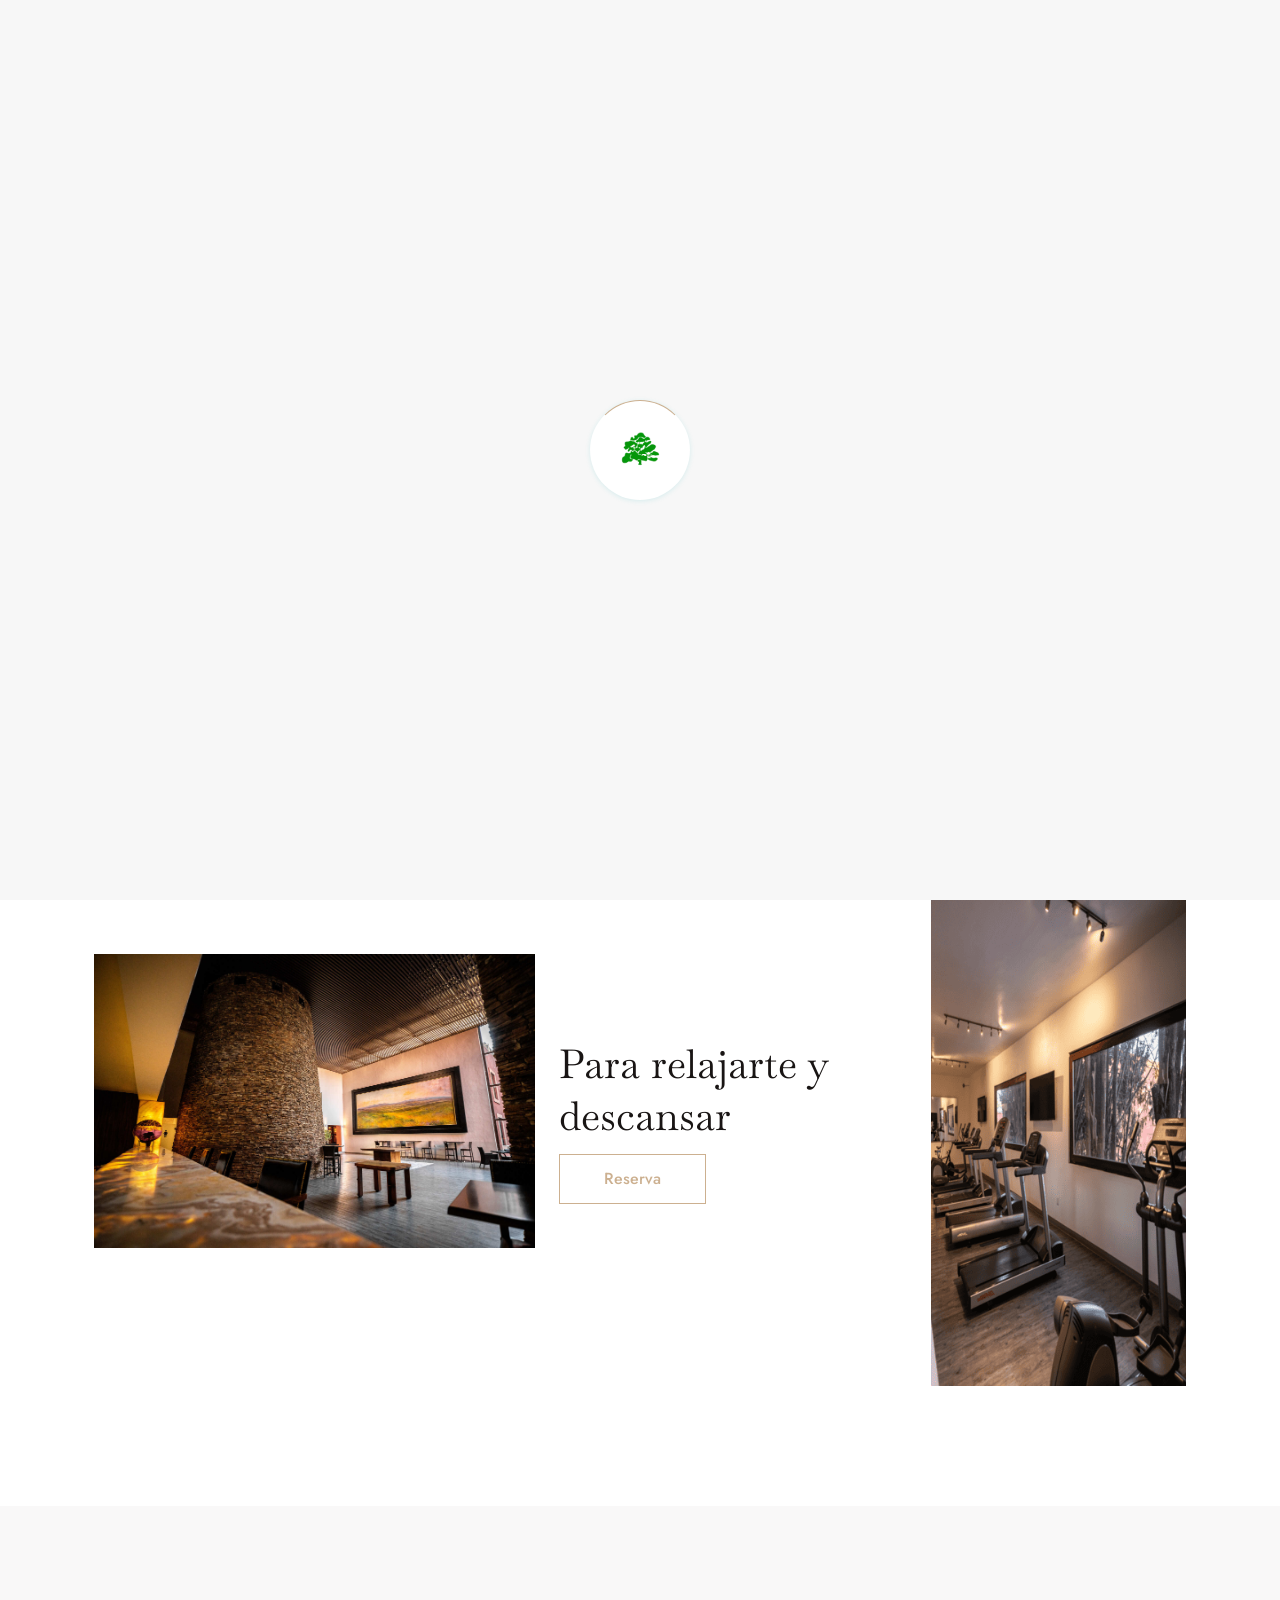
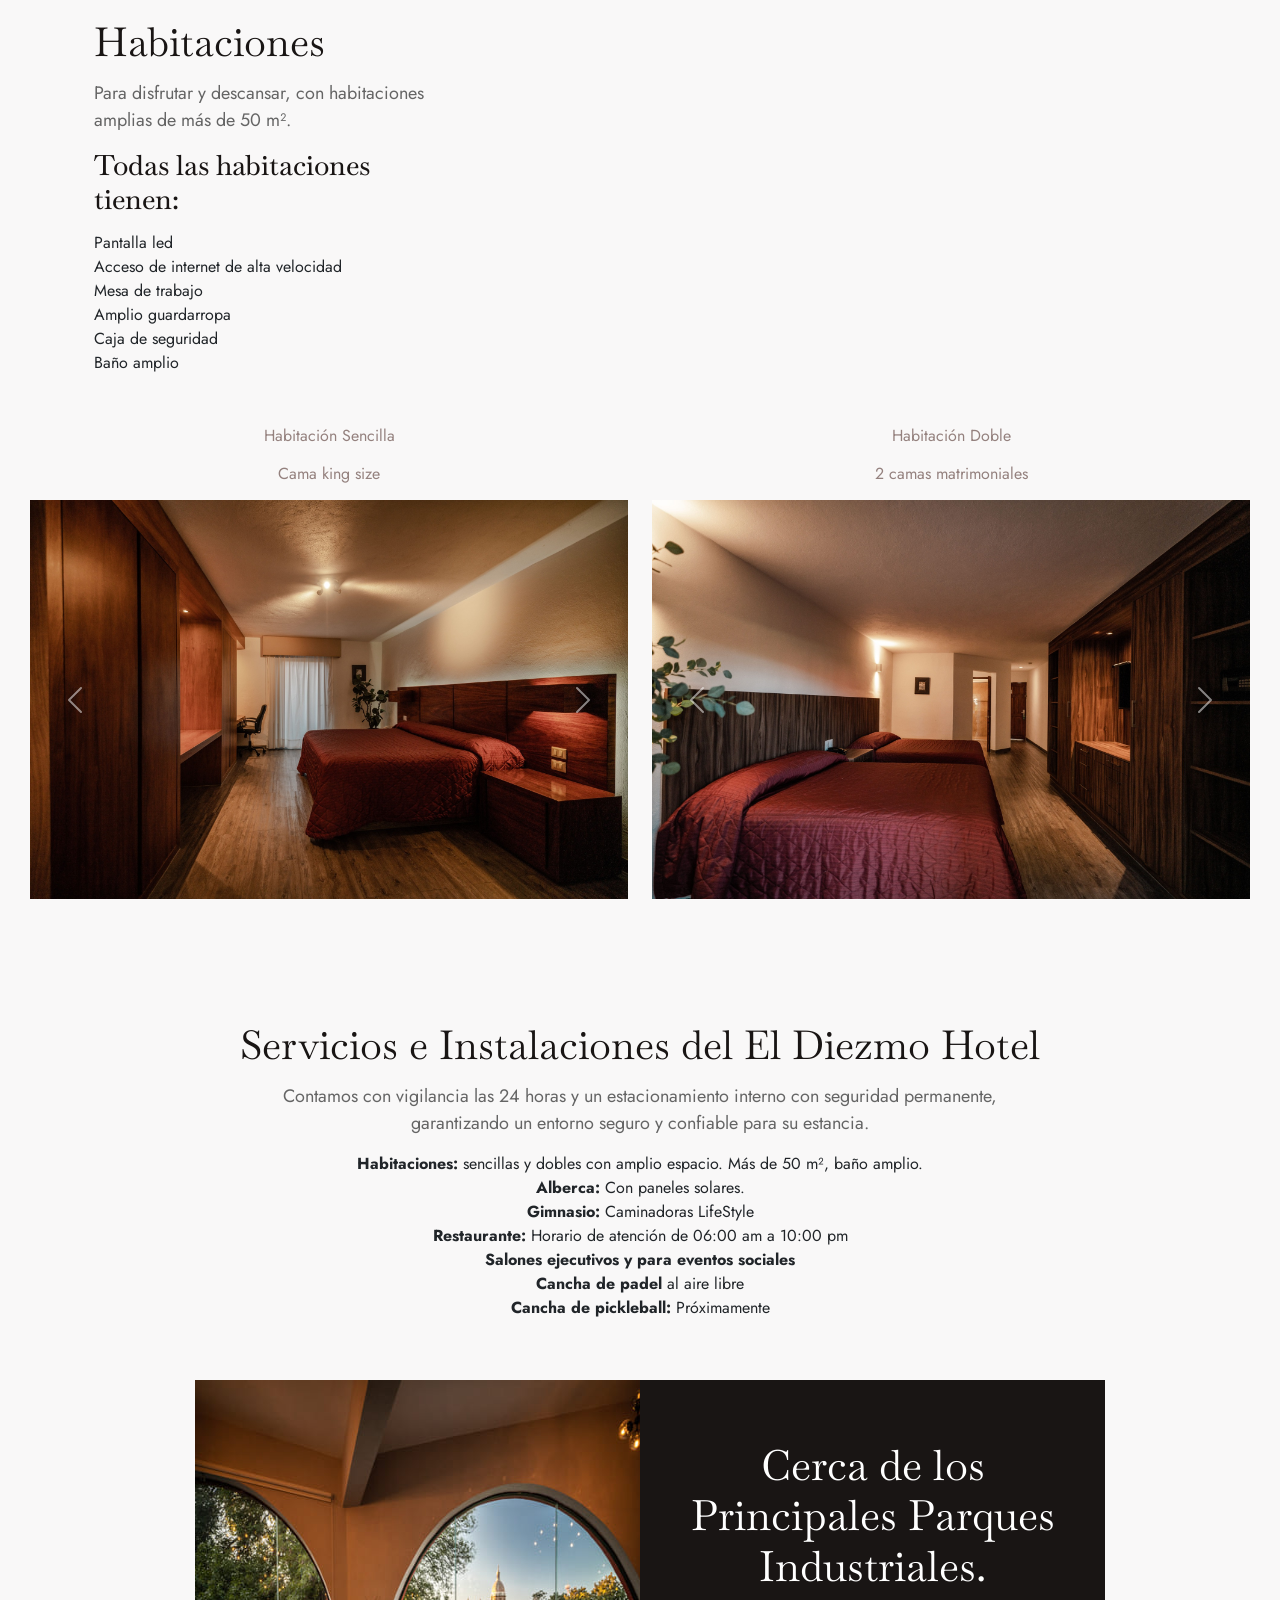
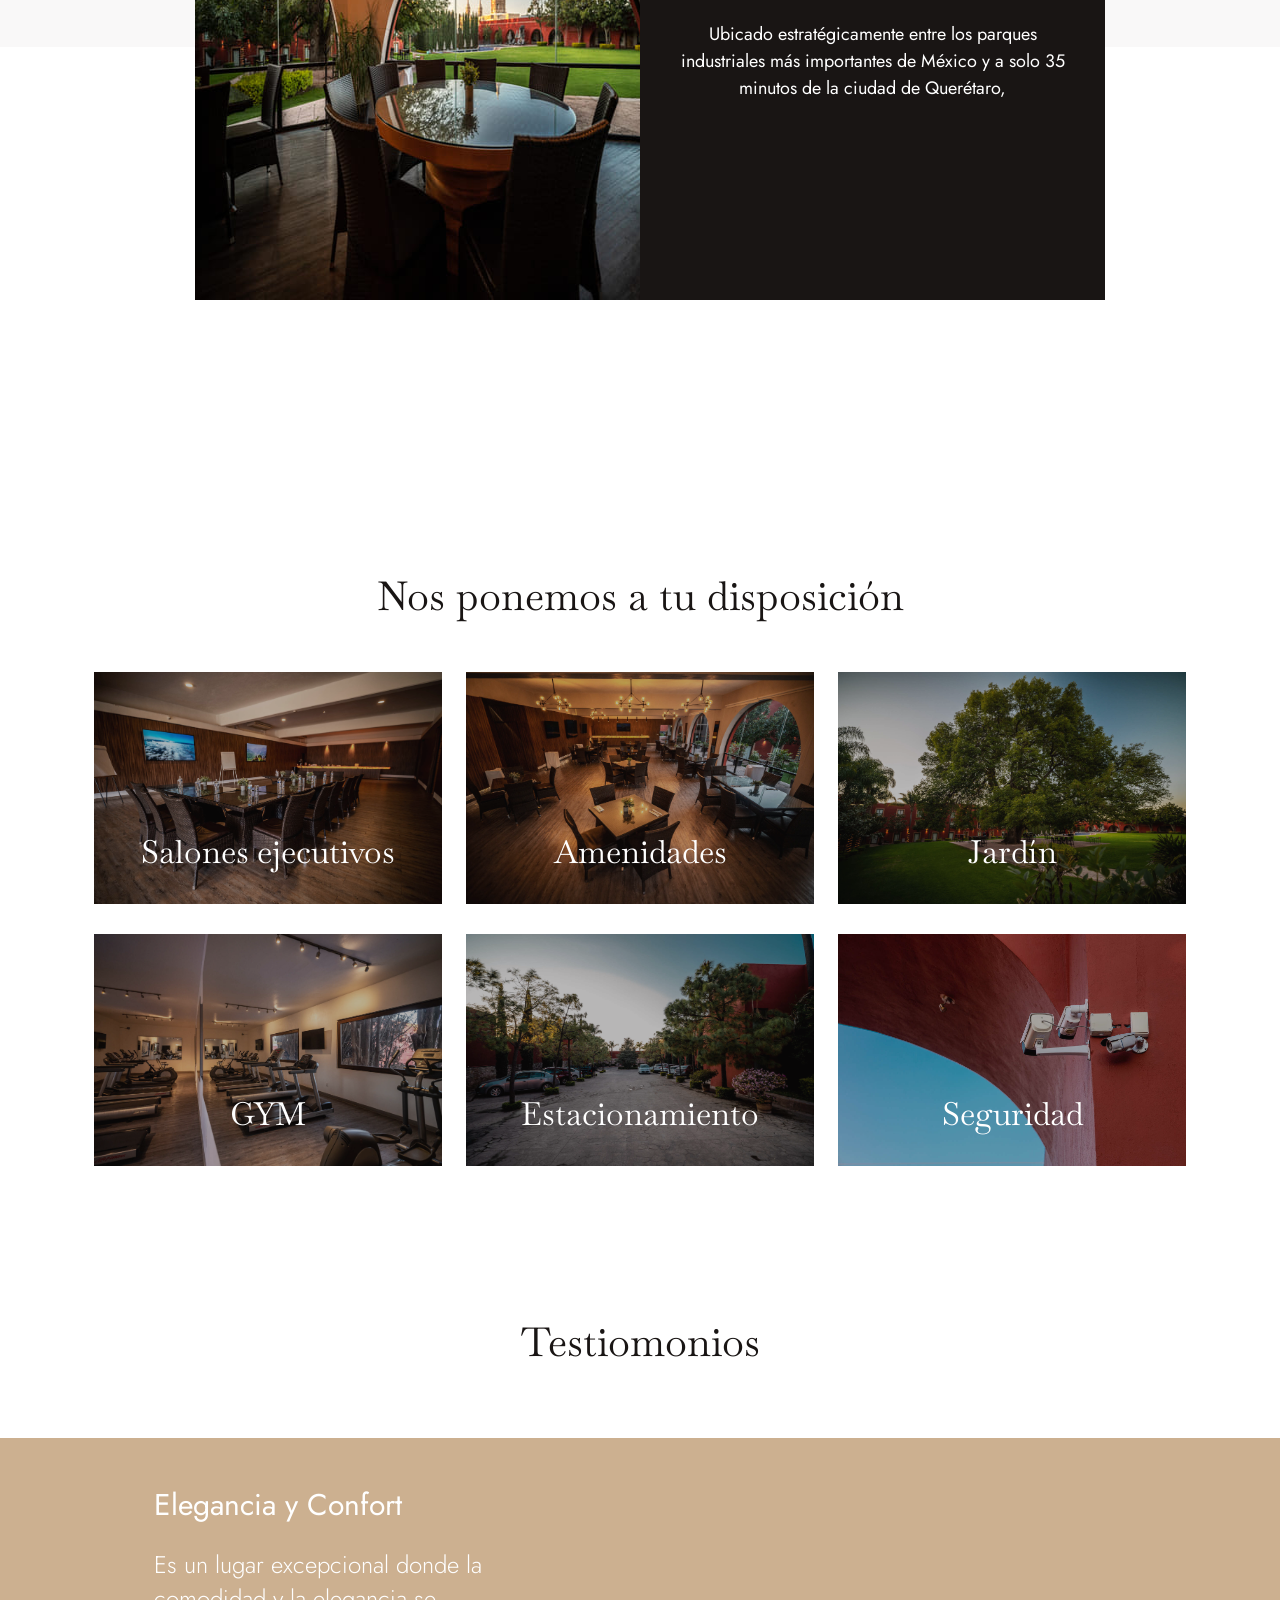
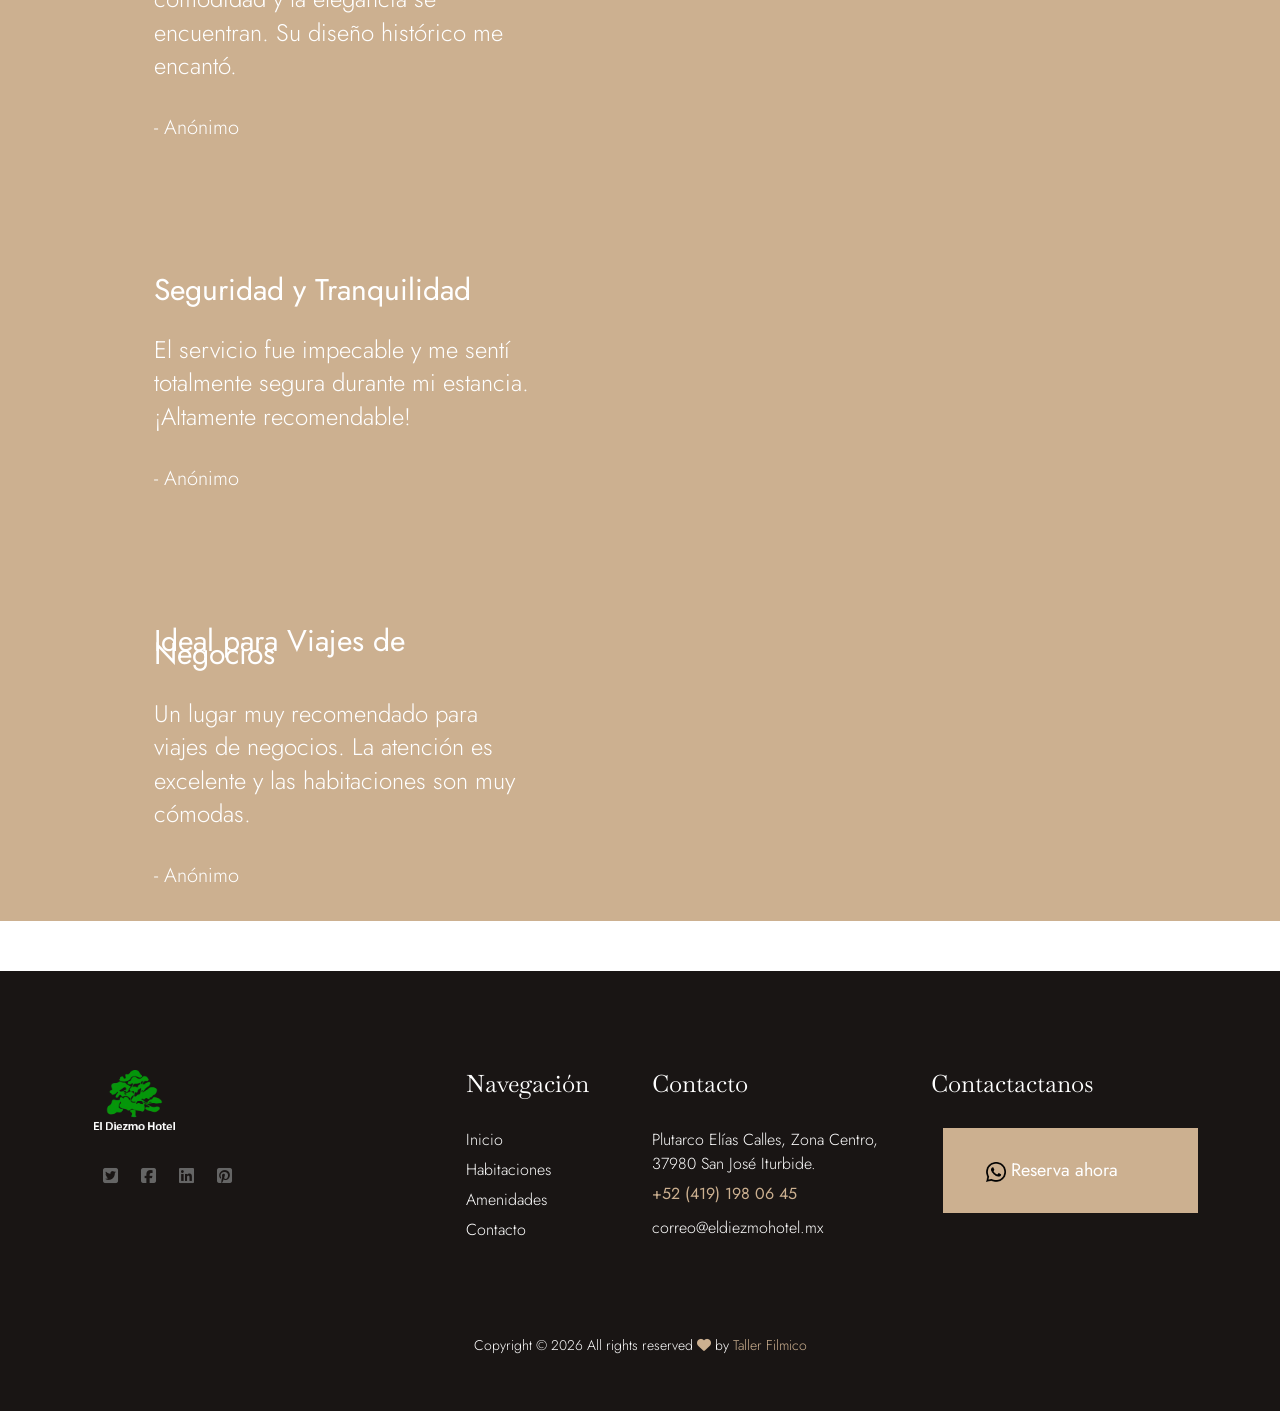
==== commit e7dd9ee0: "cambios 28 de enero" ====
--- a/index.html
+++ b/index.html
@@ -435,7 +435,7 @@
       </div>
     </header>
     <main>
-      <div class="slider-area hero-bg1 hero-overly">
+      <div class="slider-area hero-bg1 hero-overly">  
         <div class="single-slider slider-height1 d-flex align-items-center">
           <div class="container">
             <div class="row justify-content-center">
@@ -660,7 +660,7 @@
                 </div>
                 <div class="carousel-item">
                   <img
-                    src="assets/HOTELDIEZMO/HABITACIONES/Sencilla/D3-19.jpg"
+                    src="assets/HOTELDIEZMO/HABITACIONES/Sencilla/D3-5.jpg"
                     class="d-block w-100"
                     alt="..."
                   />
@@ -704,7 +704,7 @@
             <p style="text-align: center">2 camas matrimoniales</p>
 
             <div
-              id="carouselExampleFade"
+              id="carouselExampleFade2"
               class="carousel slide carousel-fade"
               data-bs-ride="carousel"
             >
@@ -719,6 +719,13 @@
                 <div class="carousel-item">
                   <img
                     src="assets/HOTELDIEZMO/HABITACIONES/Doble/D3-2.jpg"
+                    class="d-block w-100"
+                    alt="..."
+                  />
+                </div>
+                <div class="carousel-item">
+                  <img
+                    src="assets/HOTELDIEZMO/HABITACIONES/Doble/D3-14.jpg"
                     class="d-block w-100"
                     alt="..."
                   />
@@ -760,7 +767,7 @@
               <button
                 class="carousel-control-next"
                 type="button"
-                data-bs-target="#carouselExampleFade"
+                data-bs-target="#carouselExampleFade2"
                 data-bs-slide="next"
               >
                 <span
@@ -795,7 +802,7 @@
                   <li><strong>Gimnasio:</strong> Caminadoras LifeStyle
                   </li>
                   <li>
-                    <strong>Restaurante:</strong> Horario de atencion de 06:00 am a 10:00 pm
+                    <strong>Restaurante:</strong> Horario de atención de 06:00 am a 10:00 pm
                   </li>
                   <li>
                     <strong>Salones ejecutivos y para eventos sociales
@@ -894,12 +901,12 @@
                   onload="pagespeed.CriticalImages.checkImageForCriticality(this);"
                 />
                 <div class="guest-contents guest-contents2">
-                  <h3><a href="#">Sala Ejecutiva</a></h3>
+                  <h3><a href="#">Salones ejecutivos</a></h3>
                 </div>
                 <div class="guest-contents">
-                  <h3><a href="#">Sala Ejecutiva </a></h3>
+                  <h3><a href="#">Salones ejecutivos </a></h3>
                   <p>
-                    Nuestra sala ejecutiva cuenta con mobiliario, iluminación y
+                    Nuestros Salones ejecutivos cuentan con mobiliario, iluminación y
                     una amplia mesa de trabajo para que puedas concentrarte en
                     tus tareas.
                   </p>
--- a/assets/css/A.style.css.pagespeed.cf.FJhlcspkRa.css
+++ b/assets/css/A.style.css.pagespeed.cf.FJhlcspkRa.css
@@ -985,15 +985,13 @@
   .header-area .header-bottom .logo {
     padding: 25px 0;
     padding-bottom: 0;
-
   }
 }
 @media (max-width: 575px) {
   .header-area .header-bottom .logo {
     padding: 25px 0;
     padding-bottom: 0;
-    /* display: none; */
-
+    display: none;
   }
 }
 .header-area .header-bottom .main-menu ul > li:hover > ul.submenu {
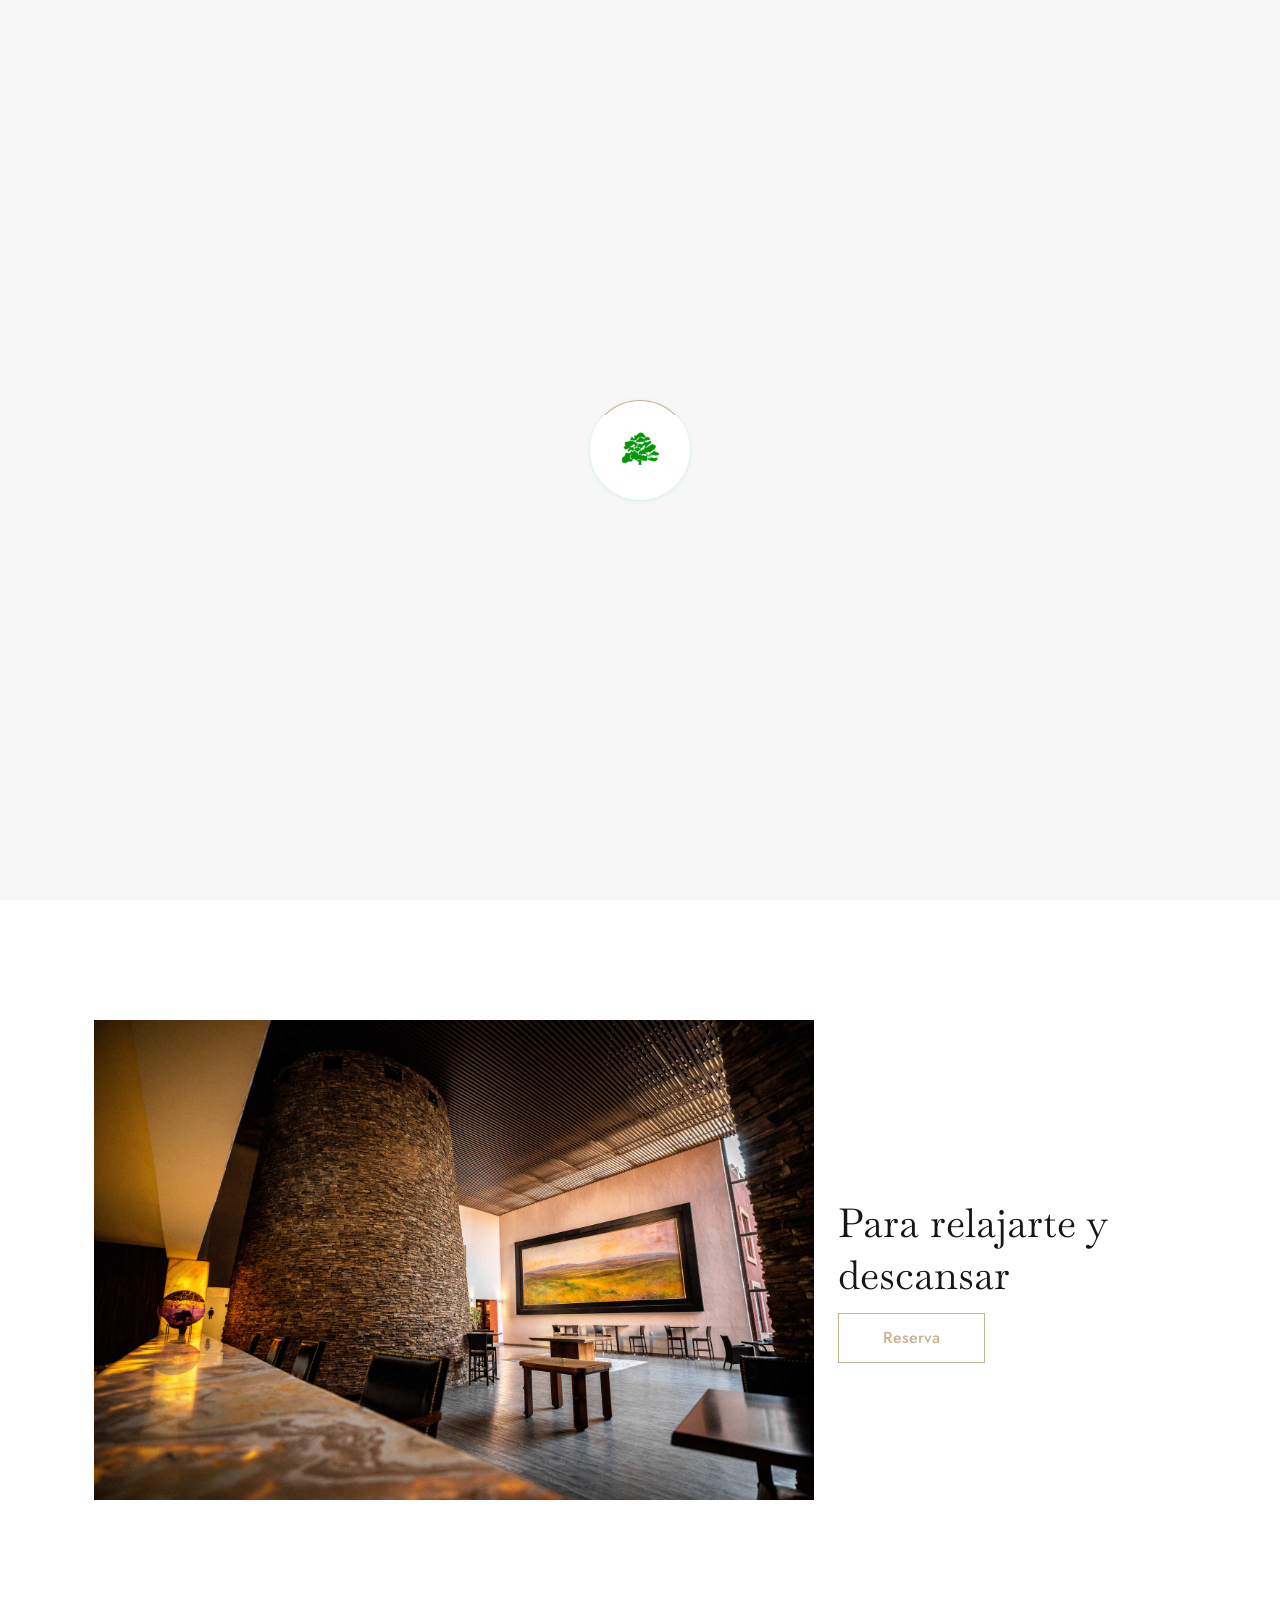
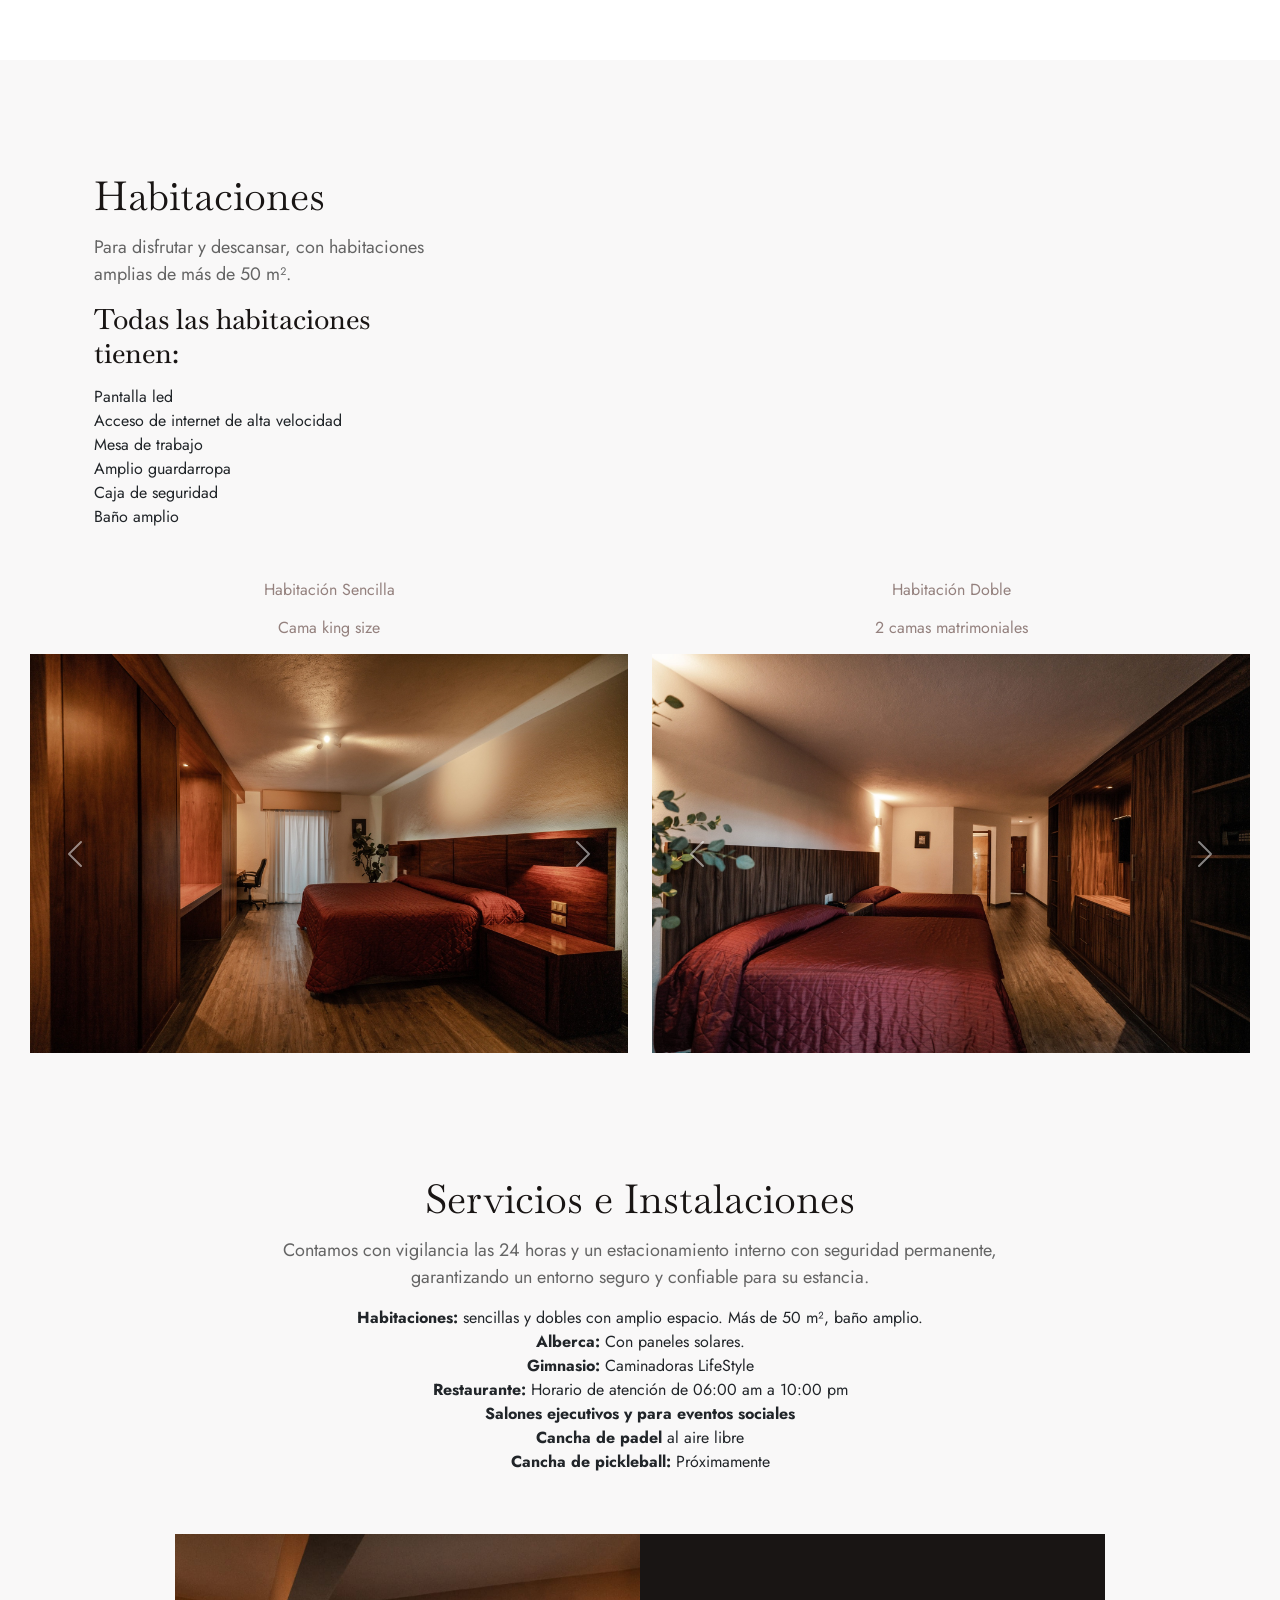
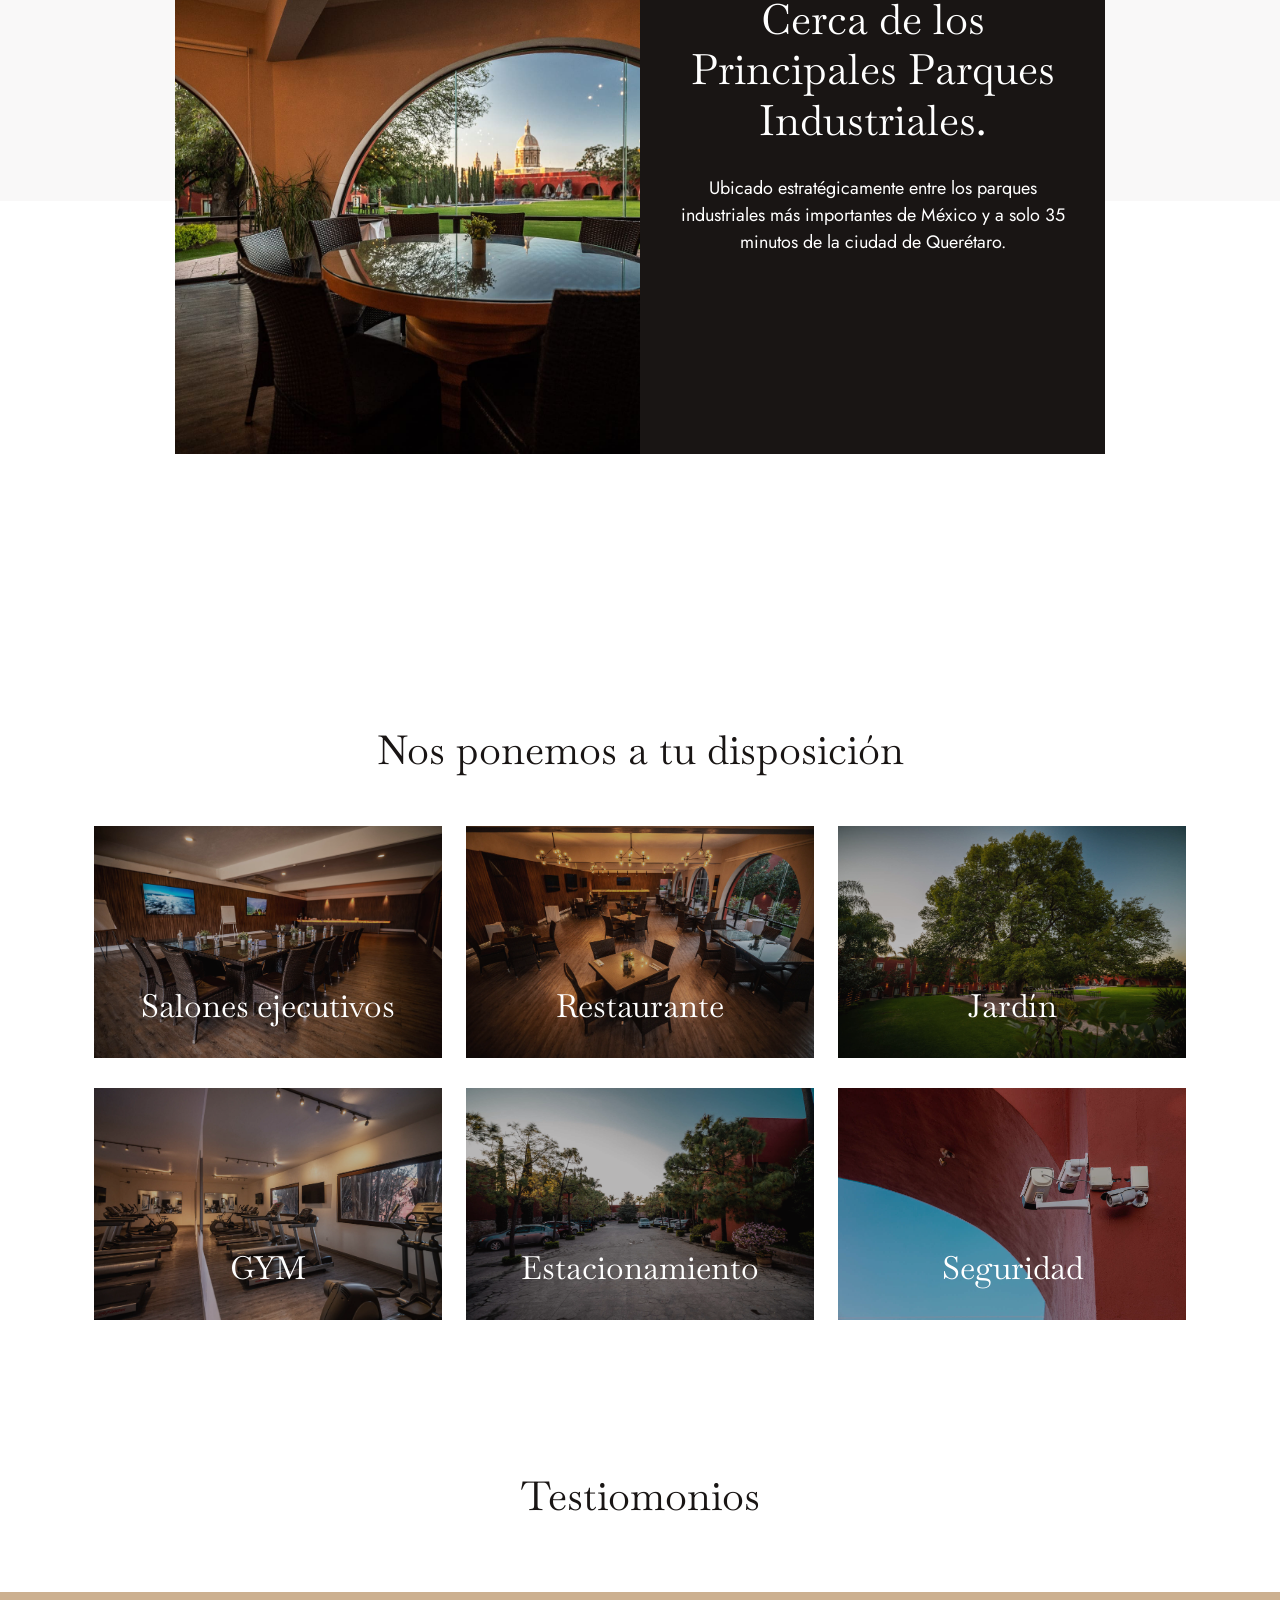
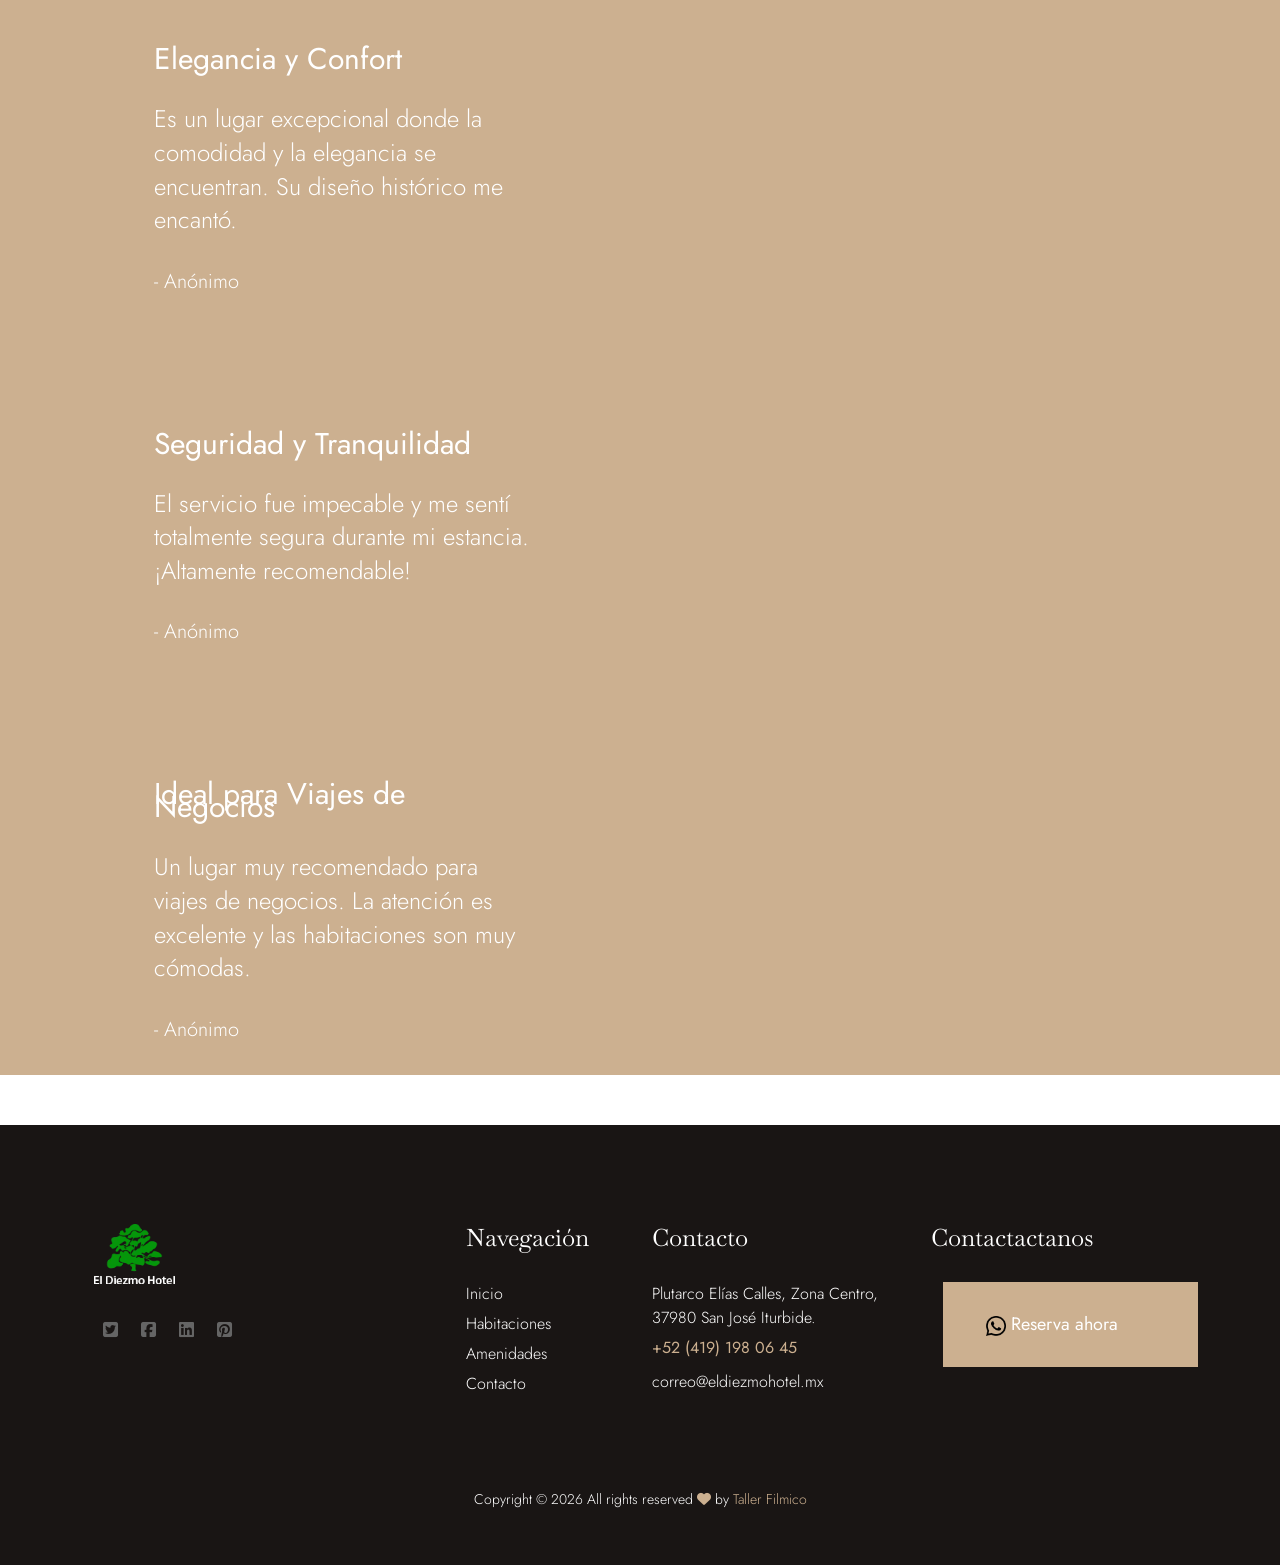
==== commit 5c73452c: "cambios 29 de enero" ====
--- a/index.html
+++ b/index.html
@@ -436,15 +436,16 @@
     </header>
     <main>
       <div class="slider-area hero-bg1 hero-overly">  
-        <div class="single-slider slider-height1 d-flex align-items-center">
+        <div class="single-slider slider-height1 d-flex align-items-center"> 
           <div class="container">
-            <div class="row justify-content-center">
-              <div class="col-xl-7 col-lg-11">
-                <div class="hero-caption pt-10">
-                  <h1>Su seguridad es nuestra prioridad</h1>
-                </div>
-              </div>
-            </div>
+            
+        <div class="row justify-content-center">
+          <div class="col-xl-7 col-lg-11">
+            <div class="hero-caption pt-10">
+          <h1>Su seguridad es nuestra prioridad</h1>
+            </div>
+          </div>
+        </div>
           </div>
         </div>
       </div>
@@ -558,7 +559,7 @@
       <div class="support-company-area section-padding">
         <div class="container">
           <div class="row align-items-center justify-content-between">
-            <div class="col-xl-5 col-lg-6 col-md-10">
+            <div class="col-xl-8 col-lg-6 col-md-10">
               <div class="support-location-img mb-40">
                 <img
                   src="assets/HOTELDIEZMO/DIEZMO-6.jpg"
@@ -588,7 +589,7 @@
                 </div>
               </div>
             </div>
-            <div class="col-xl-3 col-lg-3 col-md-4">
+            <!-- <div class="col-xl-3 col-lg-3 col-md-4">
               <div class="about-right-img d-none d-xl-block">
                 <img
                   src="assets/HOTELDIEZMO/GYM/D2-3.png"
@@ -598,7 +599,7 @@
                   onload="pagespeed.CriticalImages.checkImageForCriticality(this);"
                 />
               </div>
-            </div>
+            </div> -->
           </div>
         </div>
       </div>
@@ -786,7 +787,7 @@
           <div class="row justify-content-center">
             <div class="col-xl-9 col-lg-8">
               <div class="section-tittle mb-60 text-center">
-                <h2>Servicios e Instalaciones del El Diezmo Hotel</h2>
+                <h2>Servicios e Instalaciones</h2>
 
                 <p>
                   Contamos con vigilancia las 24 horas y un estacionamiento
@@ -829,7 +830,7 @@
                     <div class="col-xl-6 col-lg-6 col-md-6 p-0">
                       <div class="features-img">
                         <img
-                          src="assets/HOTELDIEZMO/RESTAURANTE/DIEZMO-8-redimensionada.jpg"
+                          src="assets/Fotos al inicio /diezmo br-33.jpg"
                           alt=""
                           data-pagespeed-url-hash="1872558913"
                           onload="pagespeed.CriticalImages.checkImageForCriticality(this);"
@@ -844,7 +845,7 @@
                           >
                         </h3>
                         <p>
-                          Ubicado estratégicamente entre los parques industriales más importantes de México y a solo 35 minutos de la ciudad de Querétaro,
+                          Ubicado estratégicamente entre los parques industriales más importantes de México y a solo 35 minutos de la ciudad de Querétaro.
                         </p>
                         <!-- <a href="#" class="btn_01">View Project</a> -->
                       </div>
@@ -922,7 +923,7 @@
                   onload="pagespeed.CriticalImages.checkImageForCriticality(this);"
                 />
                 <div class="guest-contents guest-contents2">
-                  <h3><a href="#">Amenidades</a></h3>
+                  <h3><a href="#">Restaurante</a></h3>
                 </div>
                 <div class="guest-contents">
                   <h3><a href="#">Restaurante</a></h3>
--- a/assets/css/A.style.css.pagespeed.cf.FJhlcspkRa.css
+++ b/assets/css/A.style.css.pagespeed.cf.FJhlcspkRa.css
@@ -1100,14 +1100,17 @@
   }
 }
 @media (max-width: 575px) {
-  .slider-height3 {
+  .slider-height3 { 
     height: 350px;
   }
 }
 .hero-bg1 {
-  background-image: url("../Fotos al inicio /resized/diezmo br-39.jpg");
+  background-image: url("../Fotos al inicio /diezmo\ br-39.jpg");
   background-size: cover;
   background-repeat: no-repeat;
+  background-position: center;
+  height: 100vh; /* O el tamaño deseado */
+  width: 100%; /* Para que ocupe el ancho completo */
 }
 .slider-area .hero-caption {
   text-align: center;
@@ -1593,9 +1596,11 @@
   display: flex;
 }
 .services-area2 .single-services2 .features-img img {
-  width: 100%;
+  width: auto;
   height: 520px;
-  margin-left: 20px;
+  display: block;
+  margin: 0 auto;
+
 }
 @media only screen and (min-width: 576px) and (max-width: 767px) {
   .services-area2 .single-services2 .features-img img {
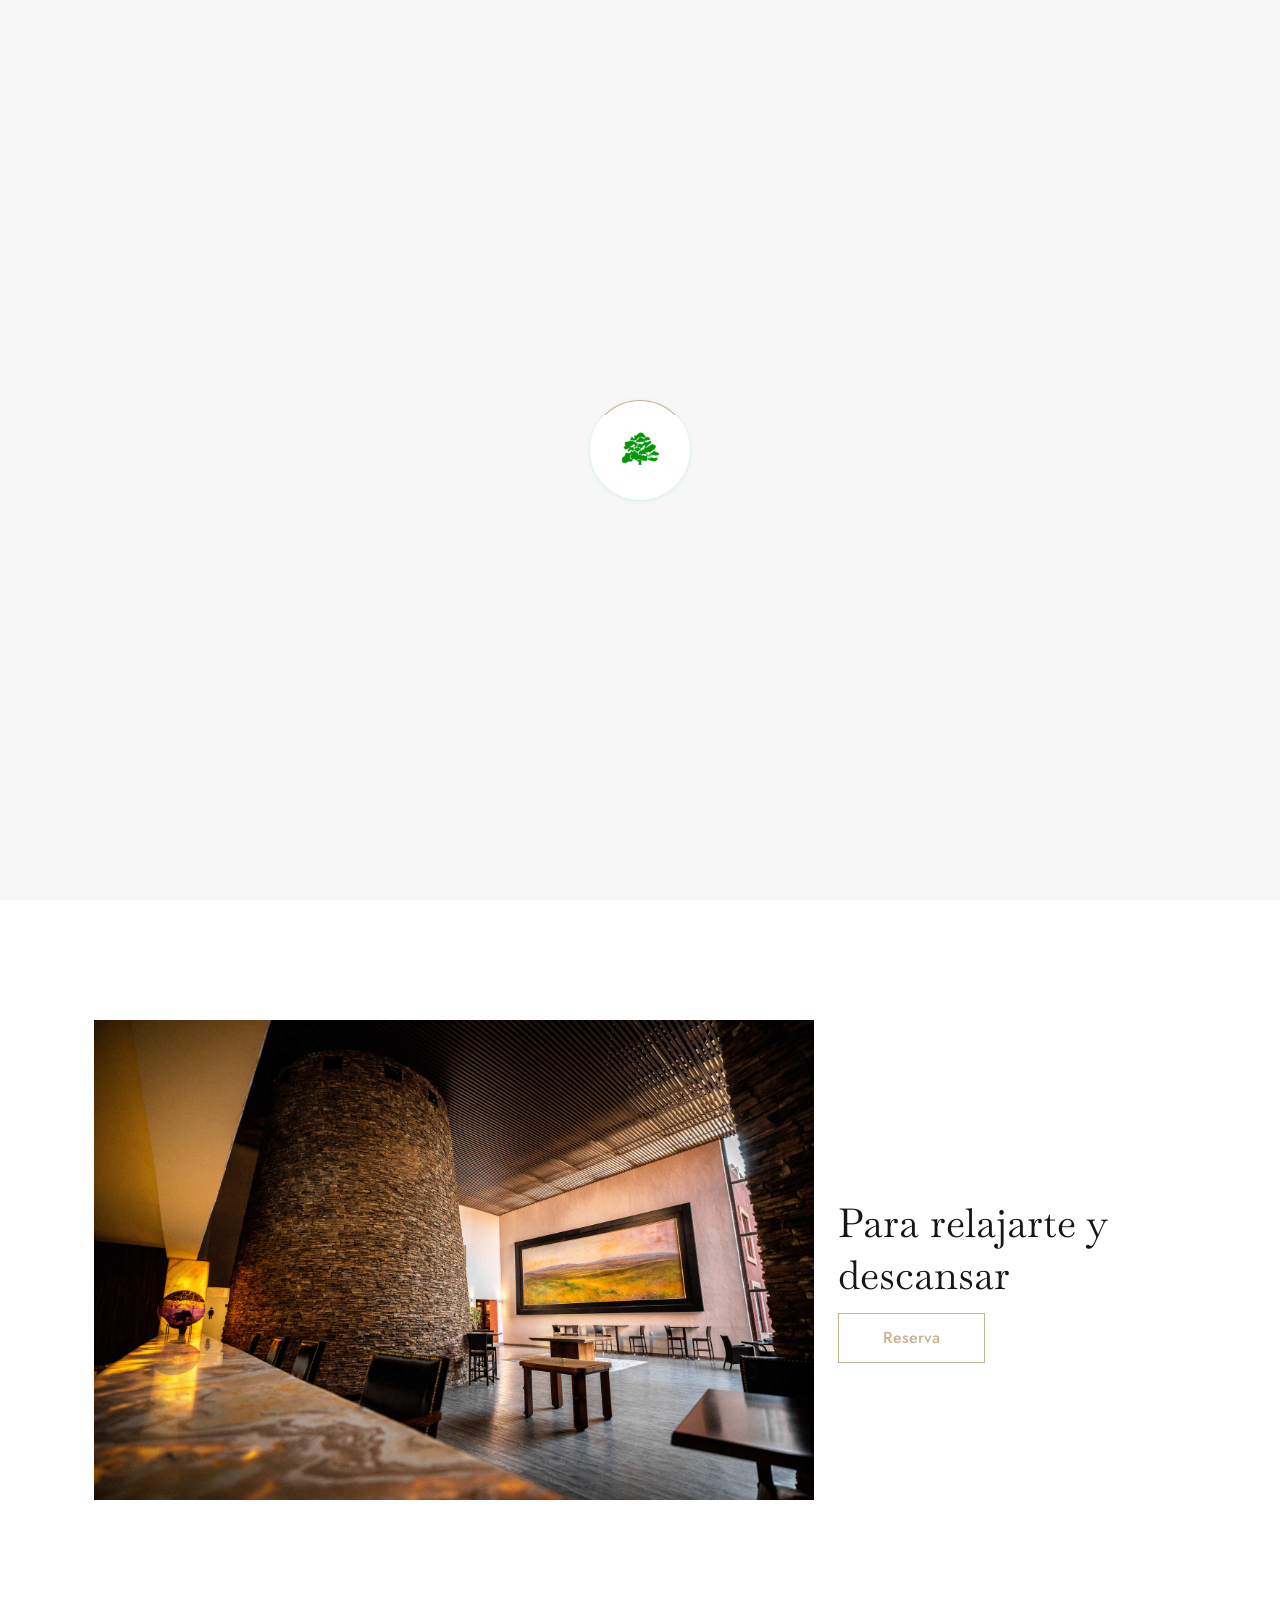
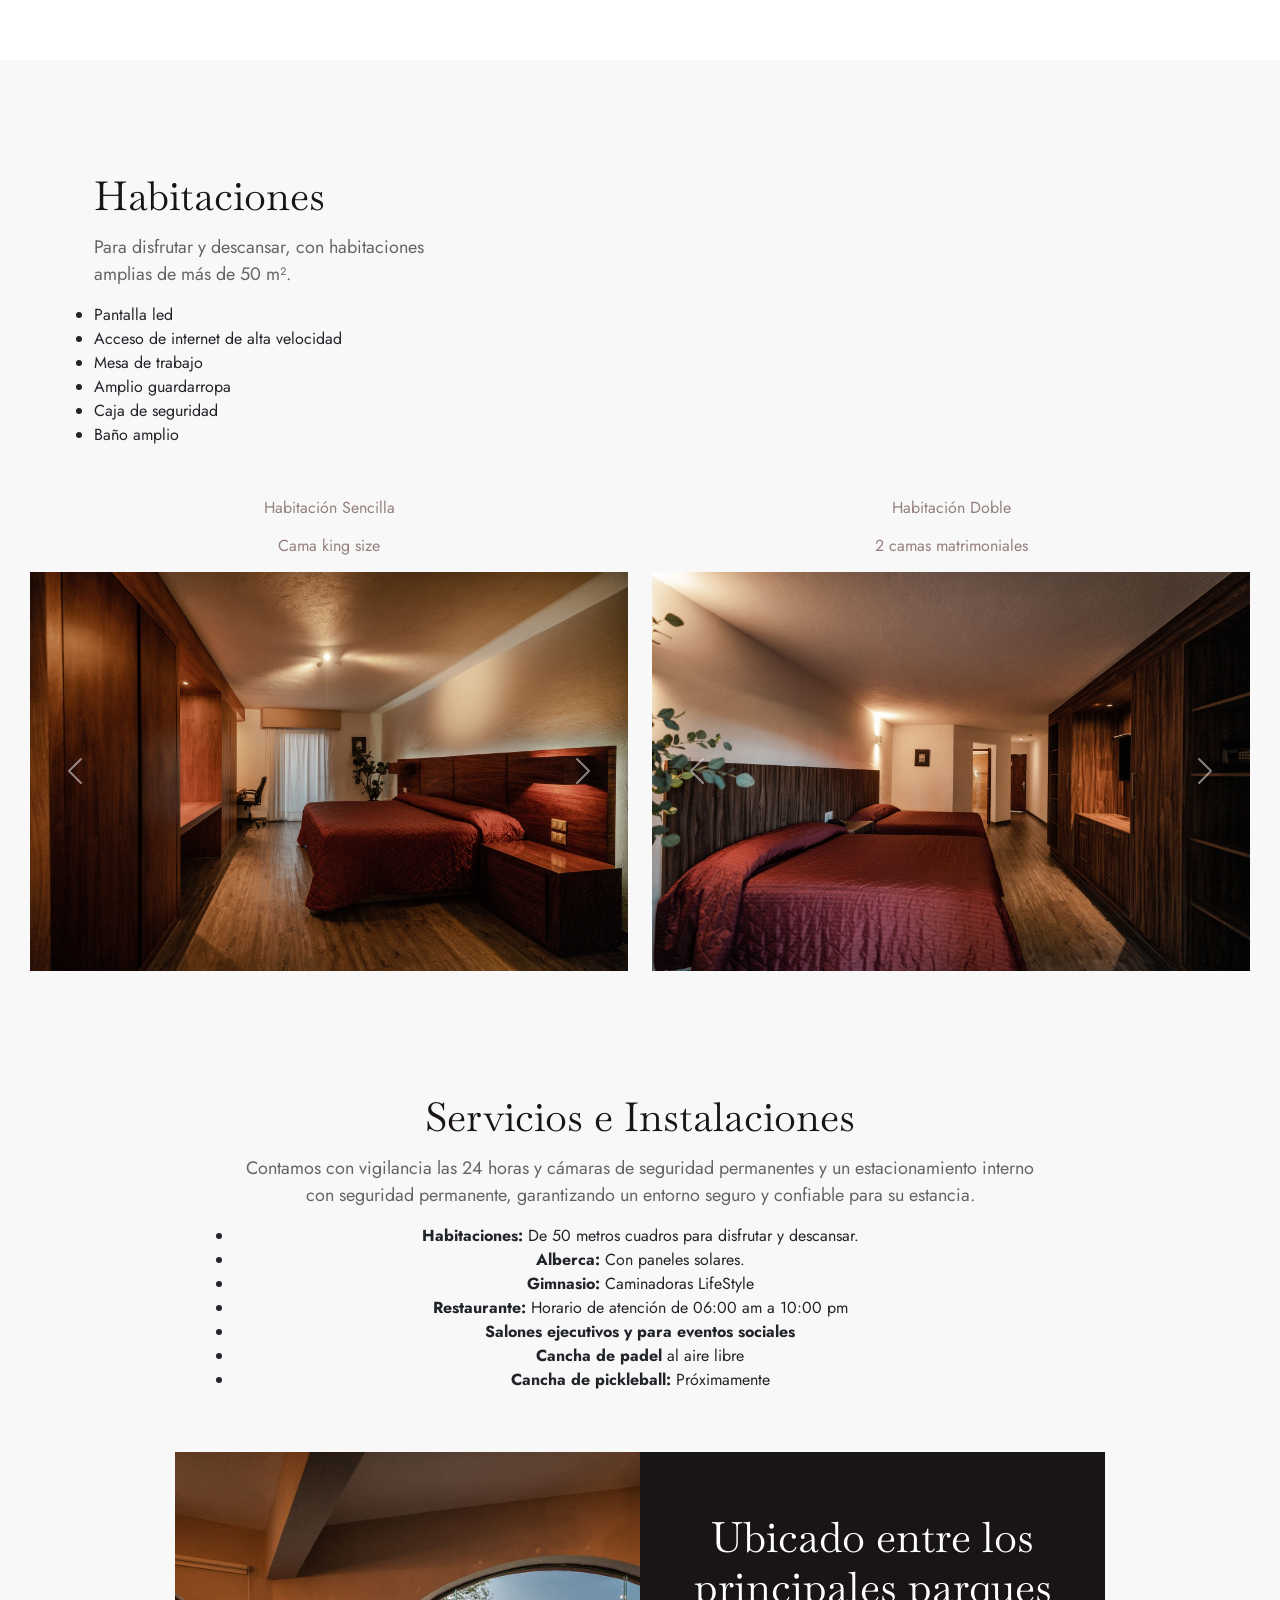
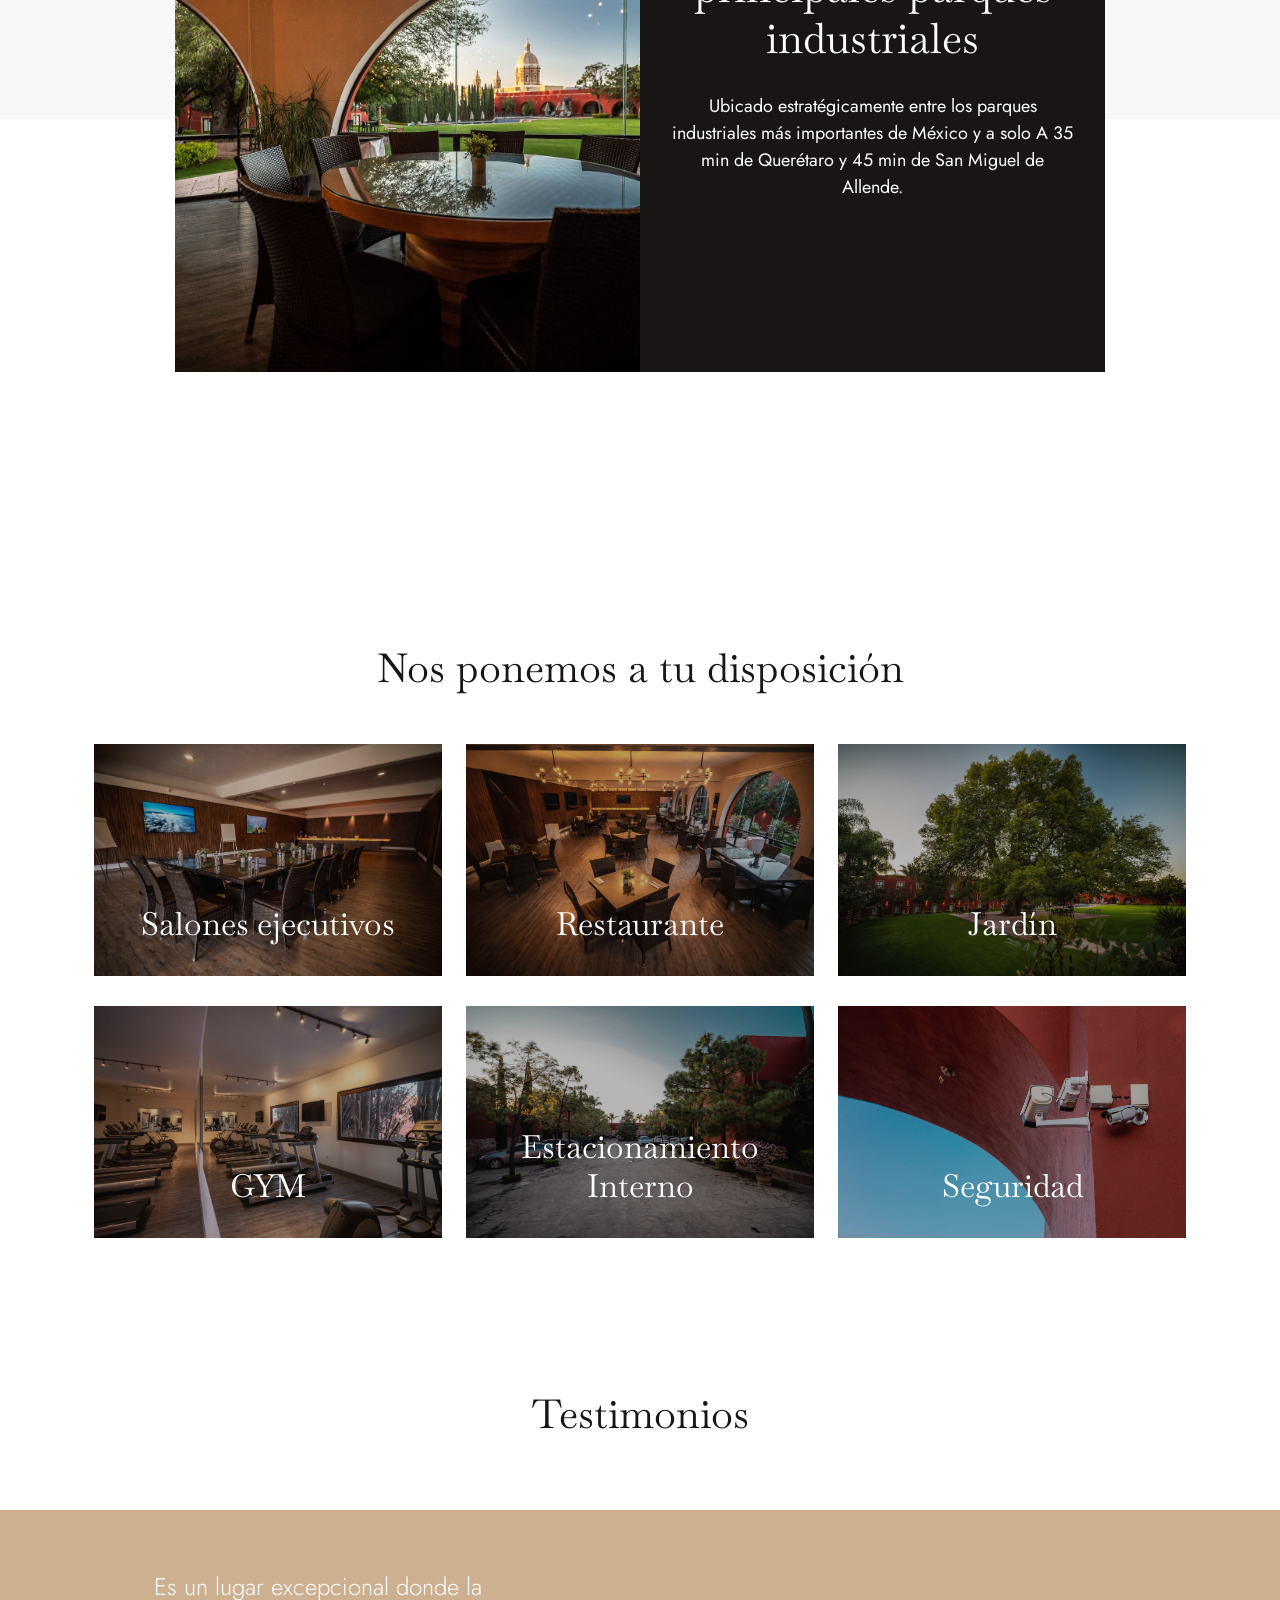
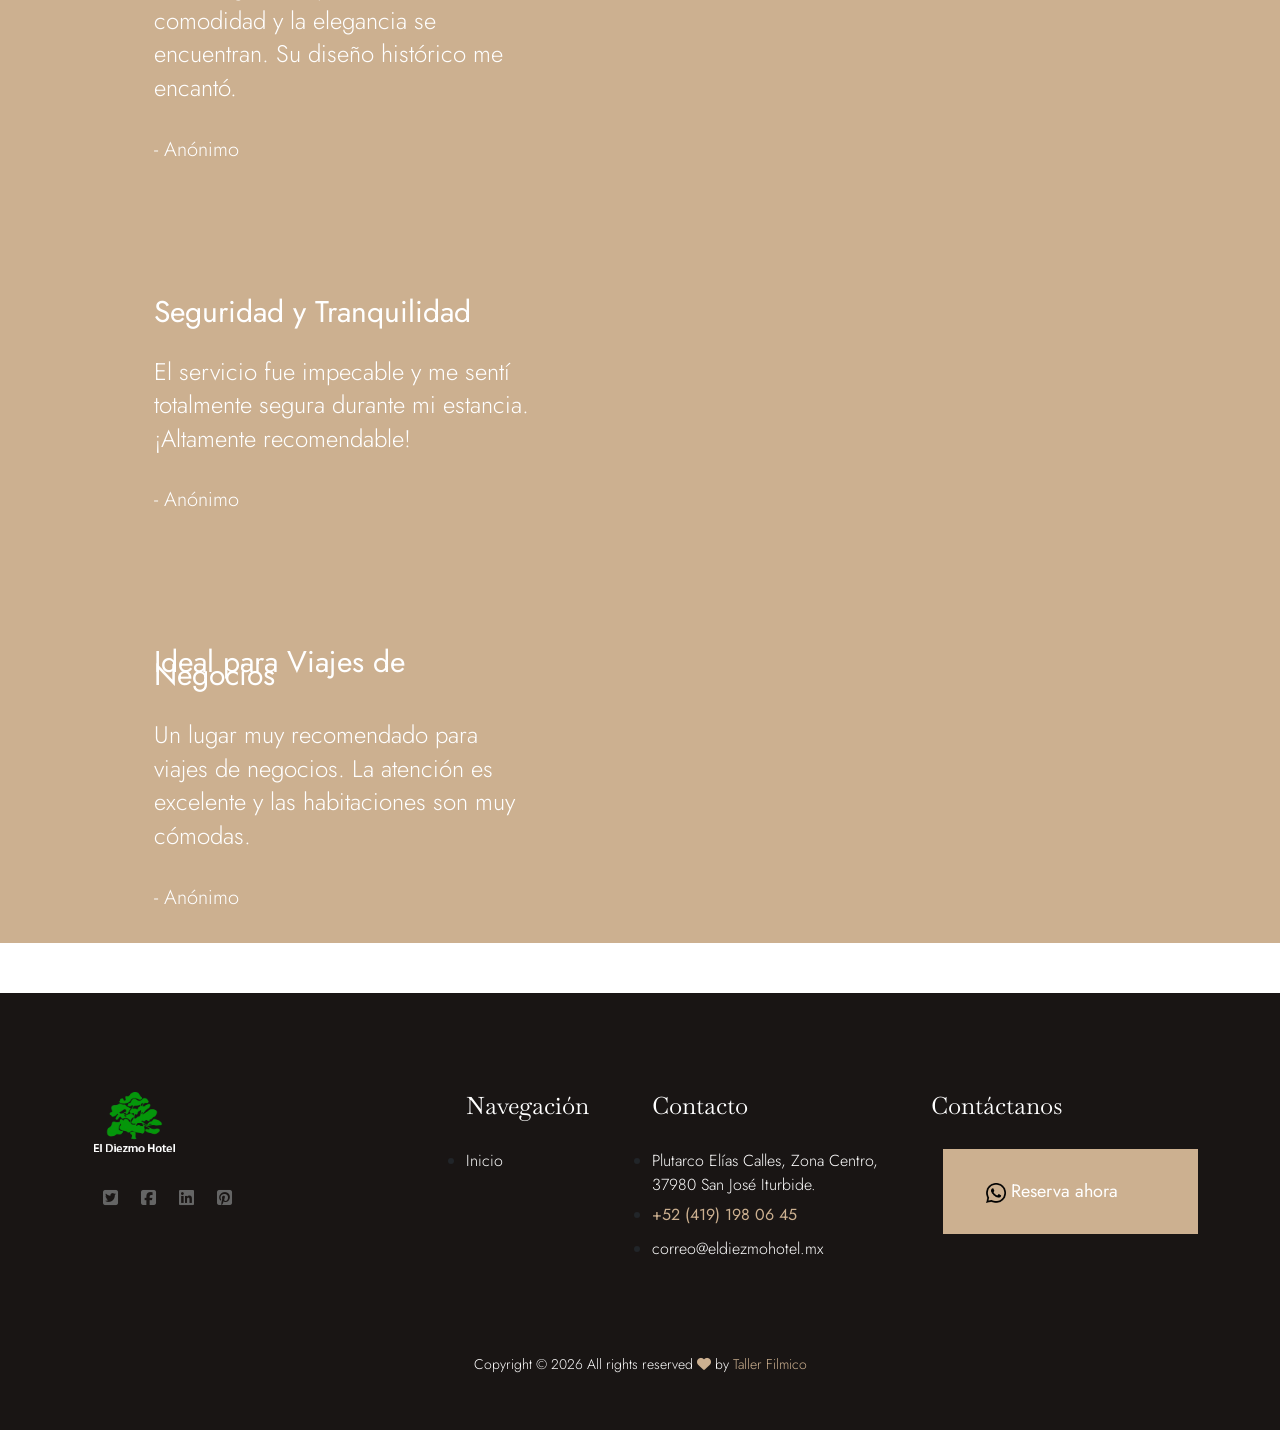
==== commit ce148010: "cambios 18 de febrero del 2025" ====
--- a/index.html
+++ b/index.html
@@ -355,7 +355,7 @@
                   >
                     <div class="header-info-left">
                       <ul>
-                        <li>Llamanos: +52 (419) 198 06 45</li>
+                        <li>Llámanos: +52 (419) 198 06 45</li>
                         <li>
                           <a
                             href="/cdn-cgi/l/email-protection"
@@ -408,7 +408,7 @@
                         <li><a href="index.html">Inicio</a></li>
                         <li><a href="rooms.html">Hotel</a></li>
                         <li><a href="restaurant.html">Amenidades </a></li>
-                        <li><a href="contact.html">Contactactanos</a></li>
+                        <li><a href="contact.html">Contáctanos</a></li>
                       </ul>
                     </nav>
                   </div>
@@ -435,17 +435,16 @@
       </div>
     </header>
     <main>
-      <div class="slider-area hero-bg1 hero-overly">  
-        <div class="single-slider slider-height1 d-flex align-items-center"> 
+      <div class="slider-area hero-bg1 hero-overly">
+        <div class="single-slider slider-height1 d-flex align-items-center">
           <div class="container">
-            
-        <div class="row justify-content-center">
-          <div class="col-xl-7 col-lg-11">
-            <div class="hero-caption pt-10">
-          <h1>Su seguridad es nuestra prioridad</h1>
-            </div>
-          </div>
-        </div>
+            <div class="row justify-content-center">
+              <div class="col-xl-7 col-lg-11">
+                <div class="hero-caption pt-10">
+                  <h1>Su seguridad es nuestra prioridad</h1>
+                </div>
+              </div>
+            </div>
           </div>
         </div>
       </div>
@@ -611,10 +610,10 @@
               <div class="section-tittle mb-50">
                 <h2>Habitaciones</h2>
                 <p>
-                  Para disfrutar y descansar, con habitaciones amplias de más de 50 m².
-
+                  Para disfrutar y descansar, con habitaciones amplias de más de
+                  50 m².
                 </p>
-                <h3>Todas las habitaciones tienen:</h3>
+                <!-- <h3>Todas las habitaciones tienen:</h3> -->
                 <p></p>
                 <ul>
                   <li>Pantalla led</li>
@@ -790,33 +789,28 @@
                 <h2>Servicios e Instalaciones</h2>
 
                 <p>
-                  Contamos con vigilancia las 24 horas y un estacionamiento
-                  interno con seguridad permanente, garantizando un entorno
-                  seguro y confiable para su estancia.
+                  Contamos con vigilancia las 24 horas y cámaras de seguridad
+                  permanentes y un estacionamiento interno con seguridad
+                  permanente, garantizando un entorno seguro y confiable para su
+                  estancia.
                 </p>
 
                 <ul>
                   <li>
-                    <strong>Habitaciones:</strong> sencillas y dobles con amplio espacio. Más de 50 m², baño amplio.
+                    <strong>Habitaciones:</strong> De 50 metros cuadros para
+                    disfrutar y descansar.
                   </li>
                   <li><strong>Alberca:</strong> Con paneles solares.</li>
-                  <li><strong>Gimnasio:</strong> Caminadoras LifeStyle
+                  <li><strong>Gimnasio:</strong> Caminadoras LifeStyle</li>
+                  <li>
+                    <strong>Restaurante:</strong> Horario de atención de 06:00
+                    am a 10:00 pm
                   </li>
                   <li>
-                    <strong>Restaurante:</strong> Horario de atención de 06:00 am a 10:00 pm
+                    <strong>Salones ejecutivos y para eventos sociales </strong>
                   </li>
-                  <li>
-                    <strong>Salones ejecutivos y para eventos sociales
-                    </strong> 
-                  </li>
-                  <li>
-                    <strong>Cancha de padel</strong> al aire libre
-                  </li>
-                  <li>
-                    <strong>Cancha de pickleball:
-                    </strong>  Próximamente 
-                  </li>
-
+                  <li><strong>Cancha de padel</strong> al aire libre</li>
+                  <li><strong>Cancha de pickleball: </strong> Próximamente</li>
                 </ul>
                 <!-- <a href="#" class="tittle-btn mt-15">Find a Room For You</a> -->
               </div>
@@ -841,11 +835,12 @@
                       <div class="features-caption">
                         <h3>
                           <a href="#"
-                            >Cerca de los Principales Parques Industriales.</a
+                            >Ubicado entre los principales parques industriales </a
                           >
                         </h3>
                         <p>
-                          Ubicado estratégicamente entre los parques industriales más importantes de México y a solo 35 minutos de la ciudad de Querétaro.
+                          Ubicado estratégicamente entre los parques
+                          industriales más importantes de México y a solo A 35 min de Querétaro y 45 min de San Miguel de Allende.
                         </p>
                         <!-- <a href="#" class="btn_01">View Project</a> -->
                       </div>
@@ -907,9 +902,9 @@
                 <div class="guest-contents">
                   <h3><a href="#">Salones ejecutivos </a></h3>
                   <p>
-                    Nuestros Salones ejecutivos cuentan con mobiliario, iluminación y
-                    una amplia mesa de trabajo para que puedas concentrarte en
-                    tus tareas.
+                    Nuestros Salones ejecutivos cuentan con mobiliario,
+                    iluminación y una amplia mesa de trabajo para que puedas
+                    concentrarte en tus tareas.
                   </p>
                 </div>
               </div>
@@ -985,12 +980,12 @@
                   onload="pagespeed.CriticalImages.checkImageForCriticality(this);"
                 />
                 <div class="guest-contents guest-contents2">
-                  <h3><a href="#">Estacionamiento</a></h3>
+                  <h3><a href="#">Estacionamiento Interno</a></h3>
                 </div>
                 <div class="guest-contents">
-                  <h3><a href="#">Estacionamiento</a></h3>
+                  <h3><a href="#">Estacionamiento Interno</a></h3>
                   <p>
-                    En nuestro estacionamiento, encontrarás plazas amplias y
+                    En nuestro estacionamiento interno, encontrarás plazas amplias y
                     bien señalizadas para que puedas aparcar tu vehículo con
                     total comodidad y seguridad.
                   </p>
@@ -1012,8 +1007,8 @@
                   <h3><a href="#">Seguridad</a></h3>
                   <p>
                     En nuestro hotel, la seguridad es nuestra máxima prioridad.
-                    Contamos con un sistema de vigilancia las 24 horas, cámaras
-                    de seguridad en áreas comunes y acceso restringido a las
+                    Contamos con vigilancia las 24 horas y cámaras de seguridad
+                    permanentes en áreas comunes y acceso restringido a las
                     habitaciones para garantizar tu tranquilidad.
                   </p>
                 </div>
@@ -1027,7 +1022,7 @@
         <div class="row justify-content-center">
           <div class="col-xl-8 col-lg-8">
             <div class="section-tittle text-center mb-50">
-              <h2>Testiomonios</h2>
+              <h2>Testimonios</h2>
             </div>
           </div>
         </div>
@@ -1038,7 +1033,7 @@
             <div class="client-active">
               <div class="col-lg-5 col-md-6 col-sm-6">
                 <div class="client-caption">
-                  <h3>Elegancia y Confort</h3>
+                  <!-- <h3>Elegancia y Confort</h3> -->
                   <p>
                     Es un lugar excepcional donde la comodidad y la elegancia se
                     encuentran. Su diseño histórico me encantó.
@@ -1139,9 +1134,9 @@
                     <h4>Navegación</h4>
                     <ul>
                       <li><a href="#">Inicio</a></li>
-                      <li><a href="#">Habitaciones</a></li>
+                      <!-- <li><a href="#">Habitaciones</a></li>
                       <li><a href="#">Amenidades</a></li>
-                      <li><a href="#">Contacto</a></li>
+                      <li><a href="#">Contacto</a></li> -->
                     </ul>
                   </div>
                 </div>
@@ -1177,7 +1172,7 @@
               <div class="col-xl-3 col-lg-3 col-md-6 col-sm-6">
                 <div class="single-footer-caption mb-50">
                   <div class="footer-tittle">
-                    <h4>Contactactanos</h4>
+                    <h4>Contáctanos</h4>
                     <a
                       href="https://wa.me/5215512345678/?text=Hola%20Hotel,%20me%20gustaría%20hacer%20una%20reserva."
                       target="_blank"
--- a/assets/css/A.style.css.pagespeed.cf.FJhlcspkRa.css
+++ b/assets/css/A.style.css.pagespeed.cf.FJhlcspkRa.css
@@ -136,10 +136,10 @@
   padding: 0;
 }
 li {
-  list-style: none;
+  /* list-style: none; */
 }
 hr {
-  border-bottom: 1px solid #eceff8;
+  border-bottom: 1px solid #eceff8; 
   border-top: 0 none;
   margin: 30px 0;
   padding: 0;
@@ -1618,6 +1618,8 @@
   .services-area2 .single-services2 .features-img img {
     margin-left: 0;
     height: 400px;
+    width: 100%;
+
   }
 }
 .services-area2 .single-services2 .features-caption {
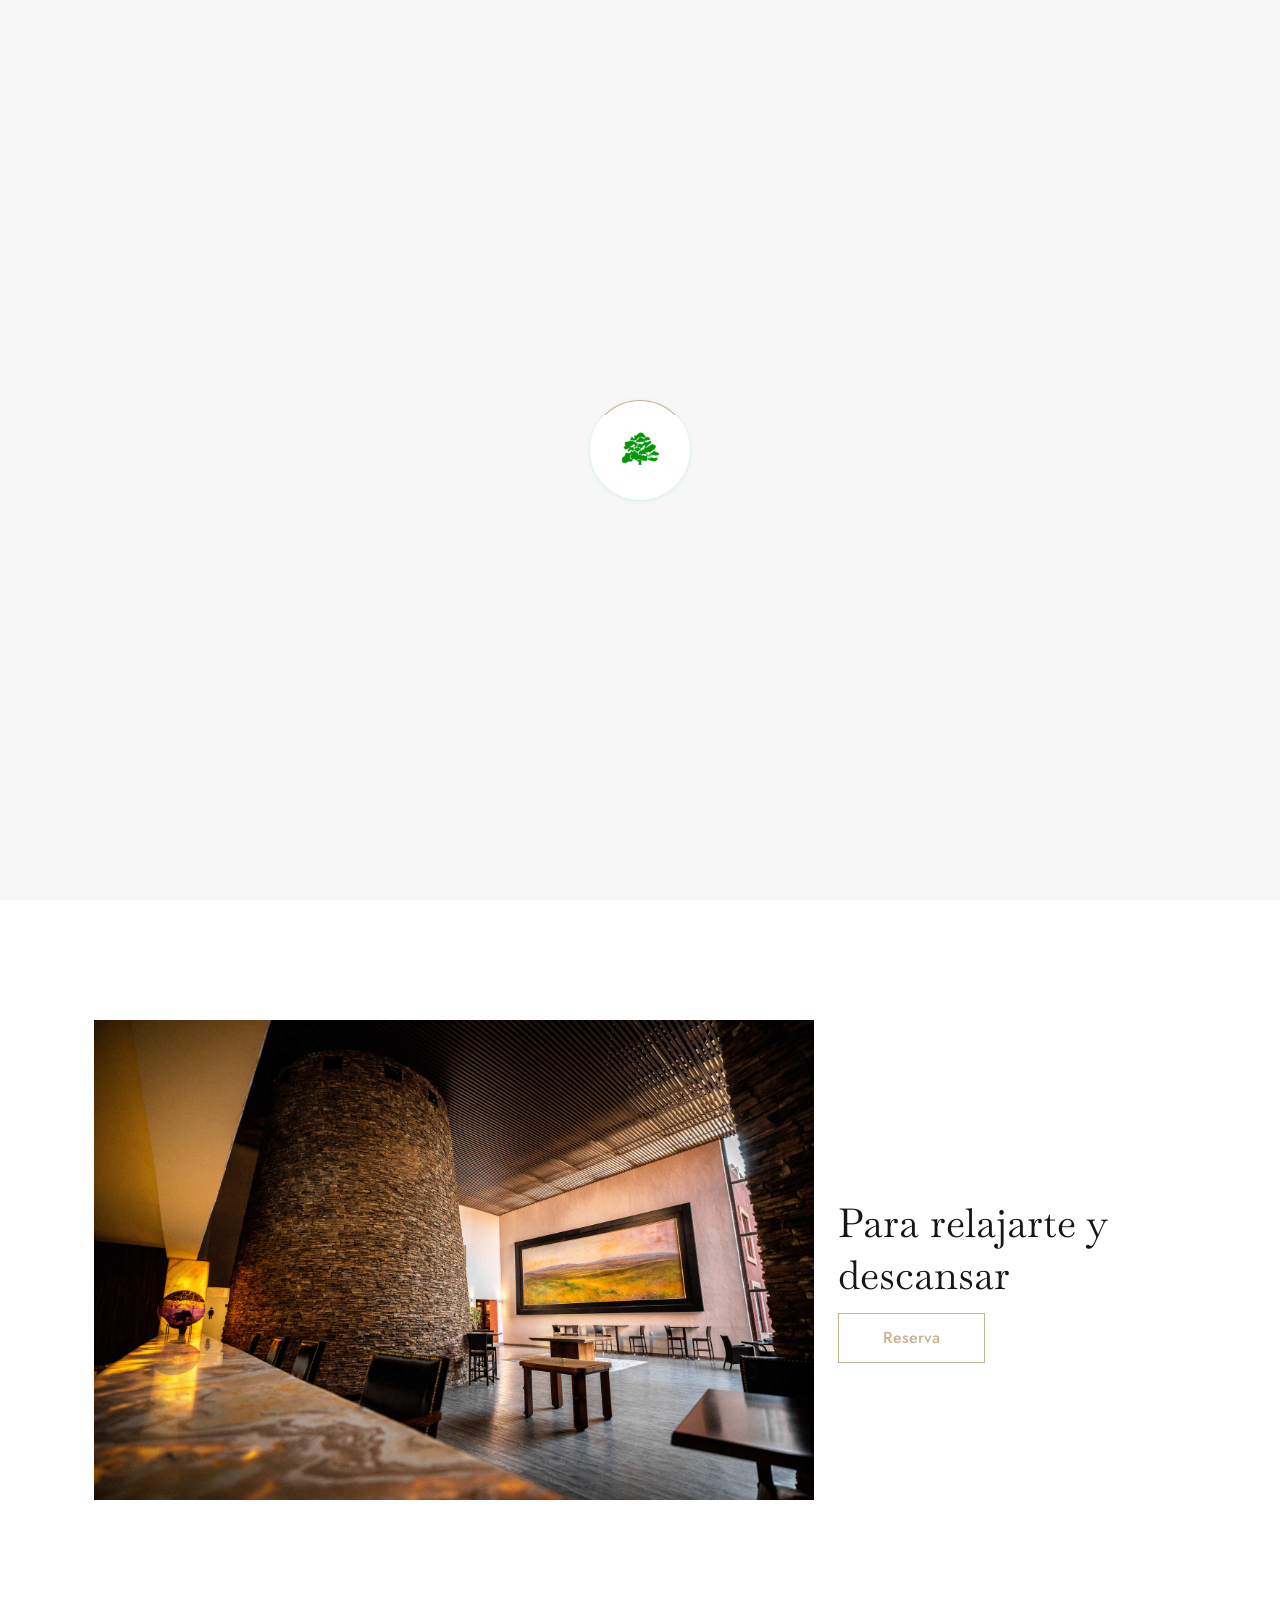
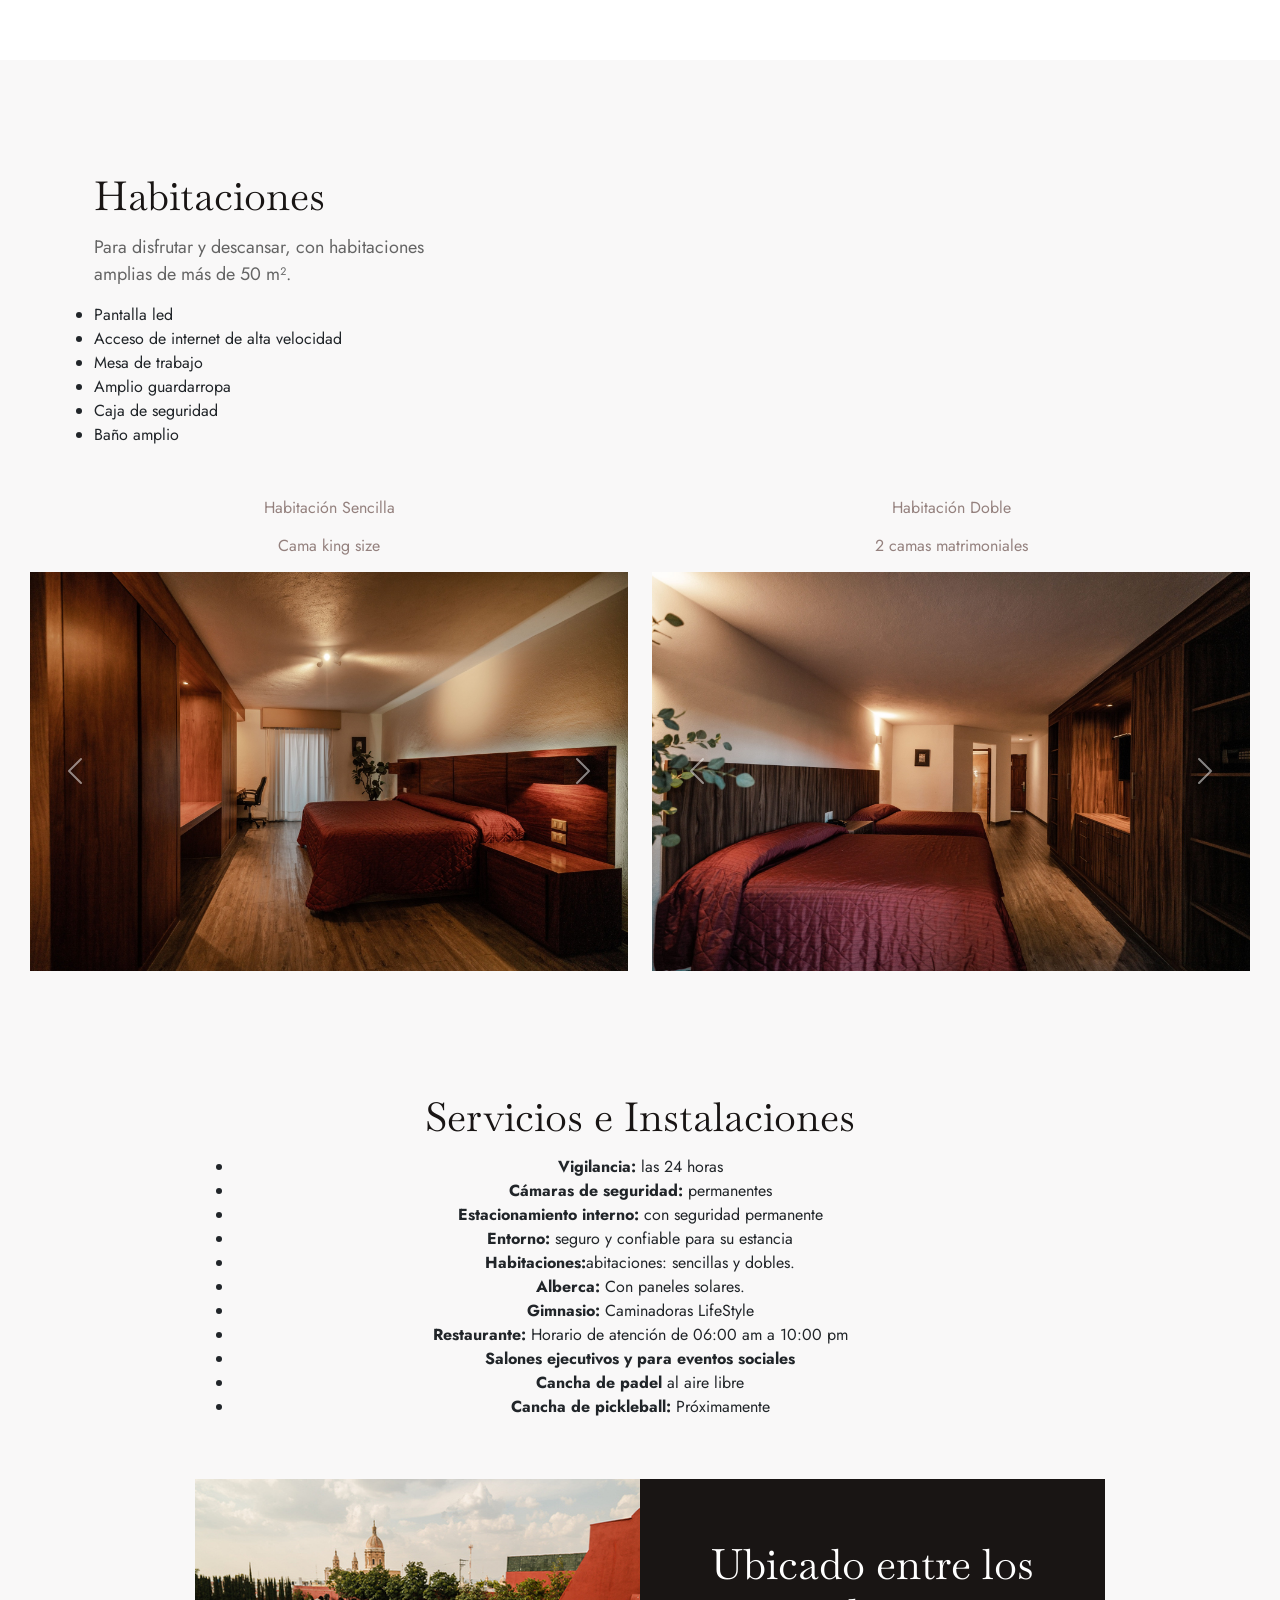
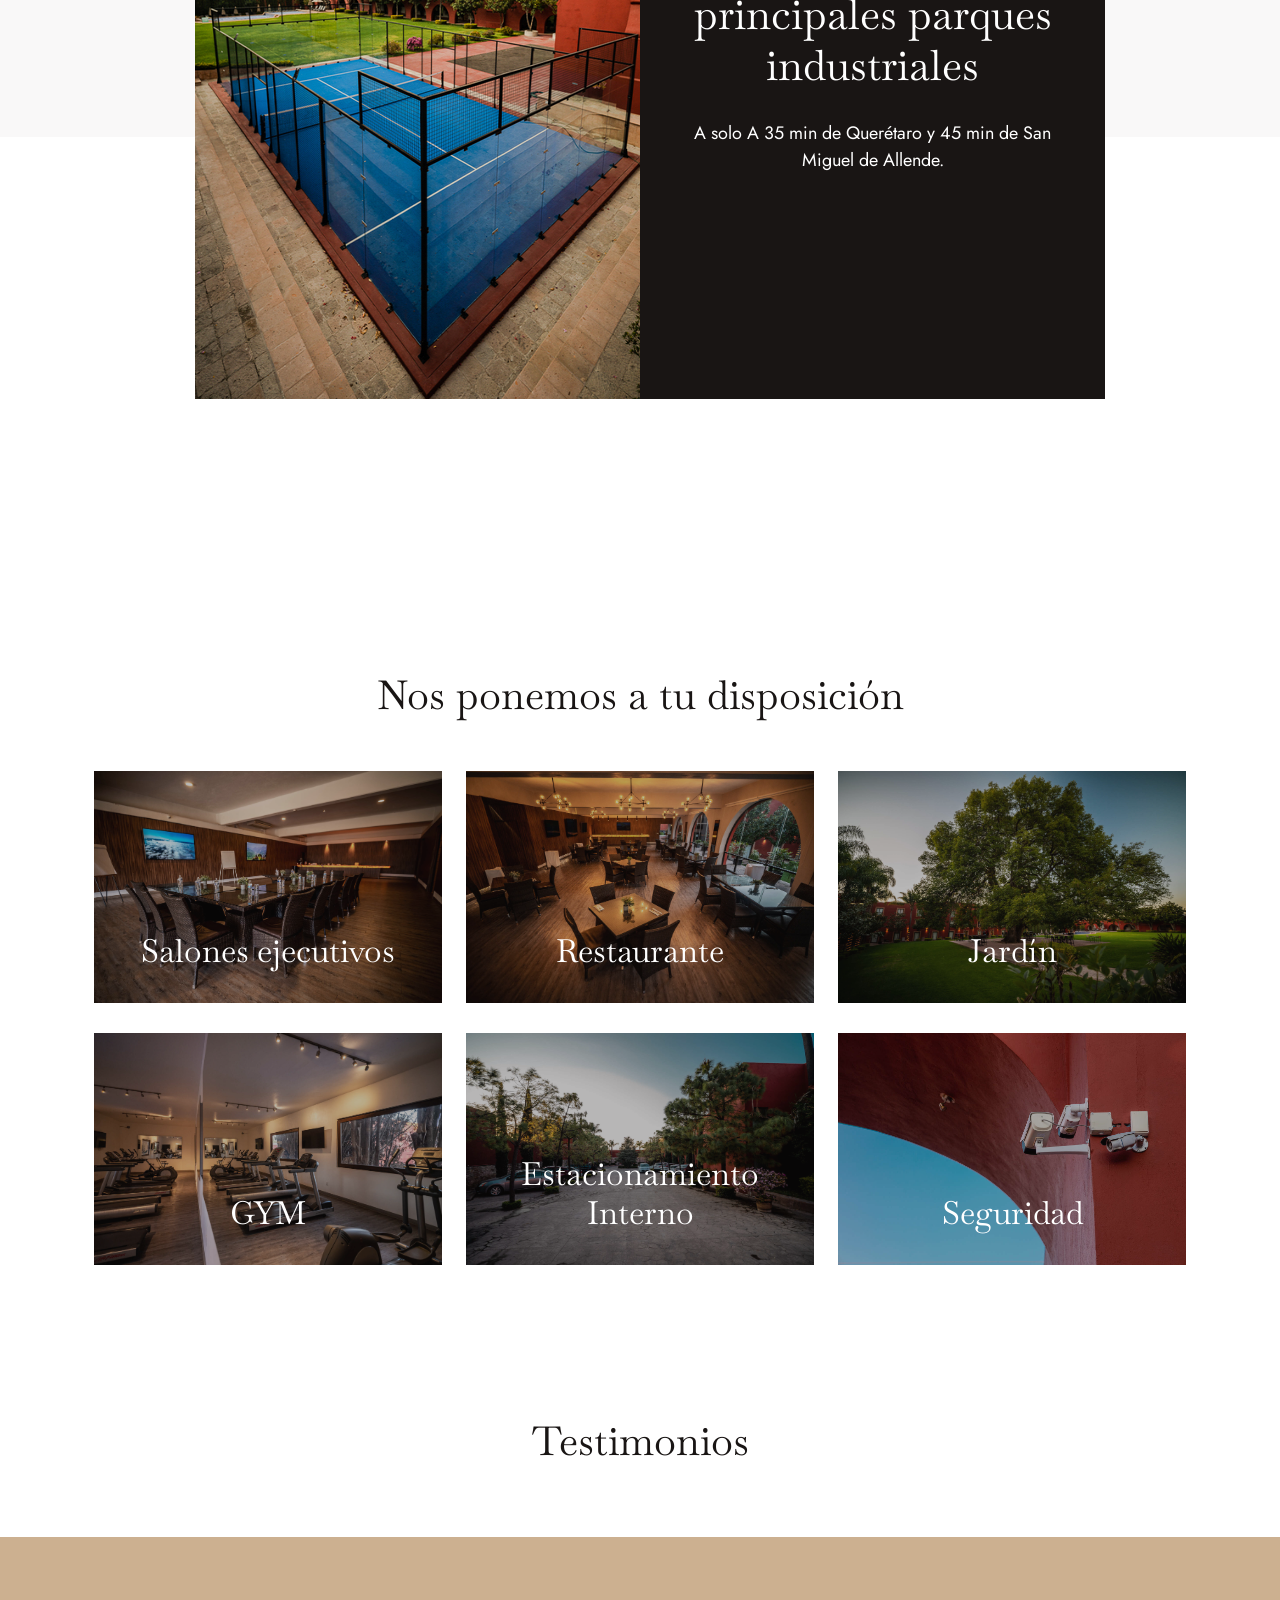
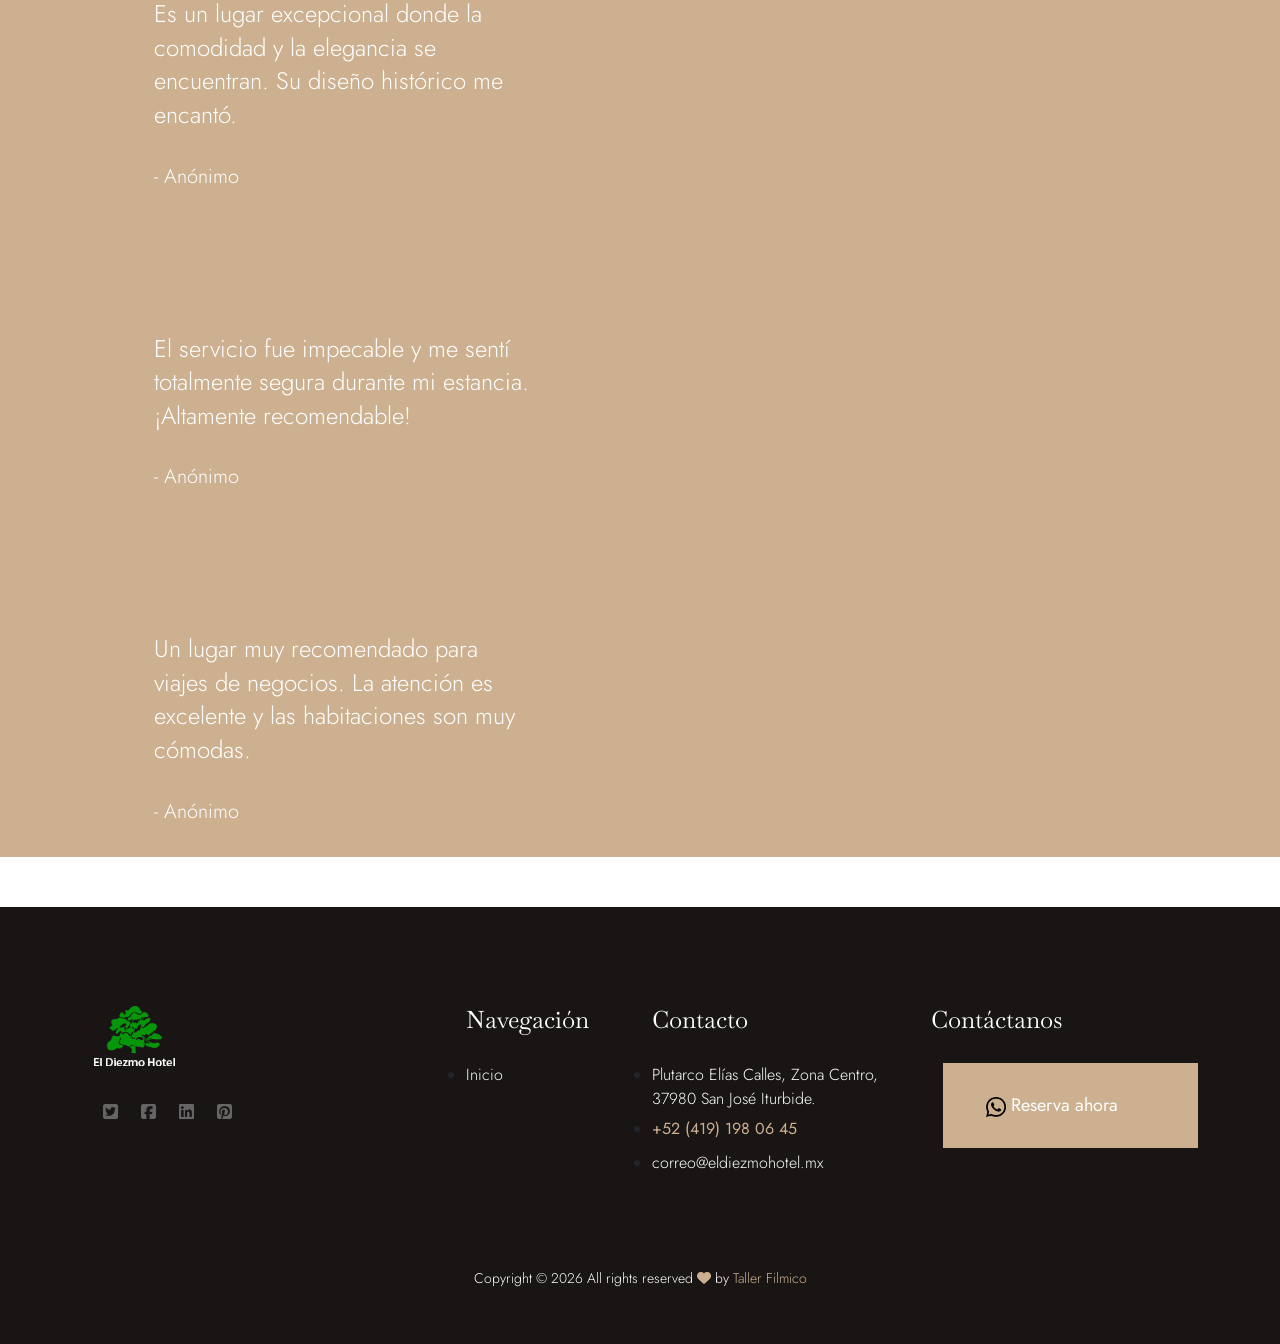
==== commit 4816f848: "cambios 6 de marzo" ====
--- a/index.html
+++ b/index.html
@@ -788,17 +788,20 @@
               <div class="section-tittle mb-60 text-center">
                 <h2>Servicios e Instalaciones</h2>
 
-                <p>
+                <!-- <p>
                   Contamos con vigilancia las 24 horas y cámaras de seguridad
                   permanentes y un estacionamiento interno con seguridad
                   permanente, garantizando un entorno seguro y confiable para su
                   estancia.
-                </p>
+                </p> -->
 
                 <ul>
+                  <li><strong>Vigilancia:</strong> las 24 horas</li>
+                  <li><strong>Cámaras de seguridad:</strong> permanentes</li>
+                  <li><strong>Estacionamiento interno:</strong> con seguridad permanente</li>
+                  <li><strong>Entorno:</strong> seguro y confiable para su estancia</li>    
                   <li>
-                    <strong>Habitaciones:</strong> De 50 metros cuadros para
-                    disfrutar y descansar.
+                    <strong>Habitaciones:</strong>abitaciones: sencillas y dobles.
                   </li>
                   <li><strong>Alberca:</strong> Con paneles solares.</li>
                   <li><strong>Gimnasio:</strong> Caminadoras LifeStyle</li>
@@ -839,8 +842,7 @@
                           >
                         </h3>
                         <p>
-                          Ubicado estratégicamente entre los parques
-                          industriales más importantes de México y a solo A 35 min de Querétaro y 45 min de San Miguel de Allende.
+                         A solo A 35 min de Querétaro y 45 min de San Miguel de Allende.
                         </p>
                         <!-- <a href="#" class="btn_01">View Project</a> -->
                       </div>
@@ -1050,7 +1052,7 @@
               </div>
               <div class="col-lg-5 col-md-6 col-sm-6">
                 <div class="client-caption">
-                  <h3>Seguridad y Tranquilidad</h3>
+                  <!-- <h3>Seguridad y Tranquilidad</h3> -->
                   <p>
                     El servicio fue impecable y me sentí totalmente segura
                     durante mi estancia. ¡Altamente recomendable!
@@ -1067,7 +1069,7 @@
               </div>
               <div class="col-lg-5 col-md-6 col-sm-6">
                 <div class="client-caption">
-                  <h3>Ideal para Viajes de Negocios</h3>
+                  <!-- <h3>Ideal para Viajes de Negocios</h3> -->
                   <p>
                     Un lugar muy recomendado para viajes de negocios. La
                     atención es excelente y las habitaciones son muy cómodas.
--- a/assets/css/A.style.css.pagespeed.cf.FJhlcspkRa.css
+++ b/assets/css/A.style.css.pagespeed.cf.FJhlcspkRa.css
@@ -985,6 +985,7 @@
   .header-area .header-bottom .logo {
     padding: 25px 0;
     padding-bottom: 0;
+    display: none;
   }
 }
 @media (max-width: 575px) {
@@ -1596,10 +1597,9 @@
   display: flex;
 }
 .services-area2 .single-services2 .features-img img {
-  width: auto;
+  width: 100%;
   height: 520px;
-  display: block;
-  margin: 0 auto;
+  margin-left: 20px;
 
 }
 @media only screen and (min-width: 576px) and (max-width: 767px) {
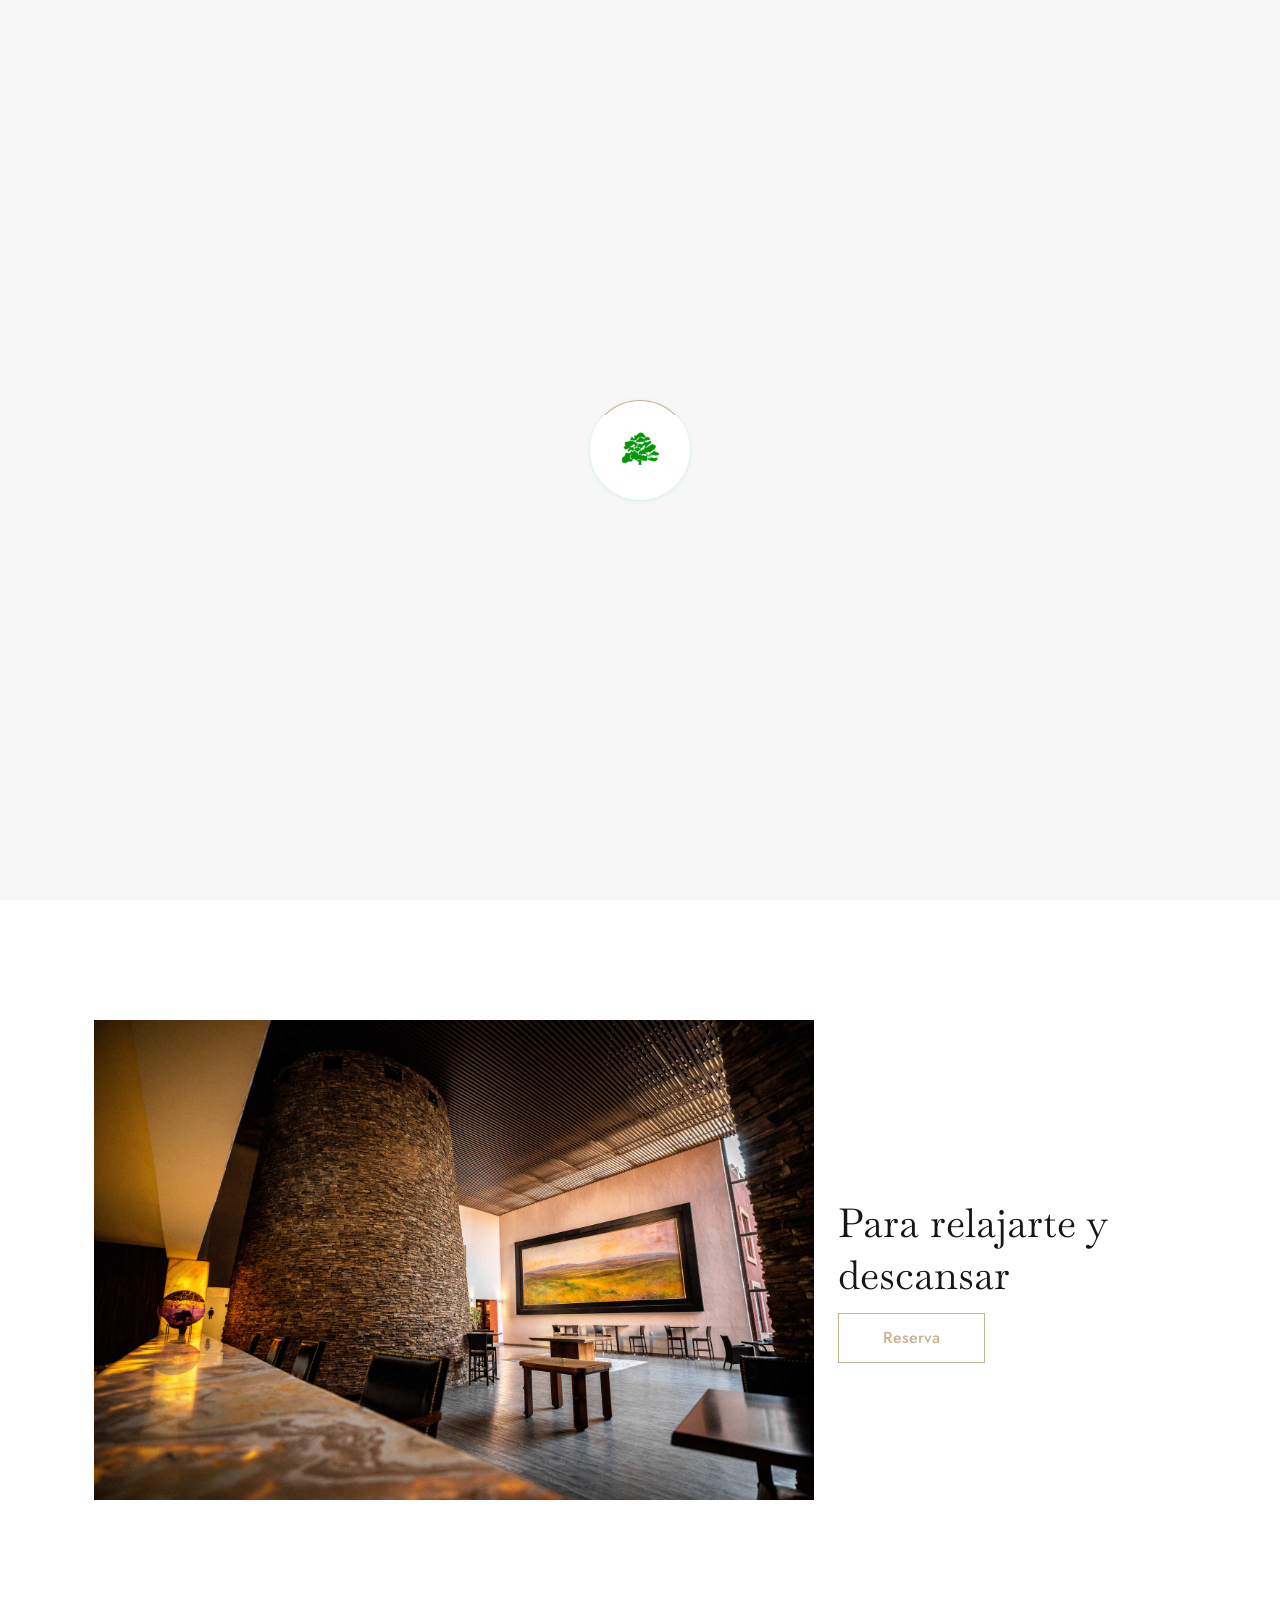
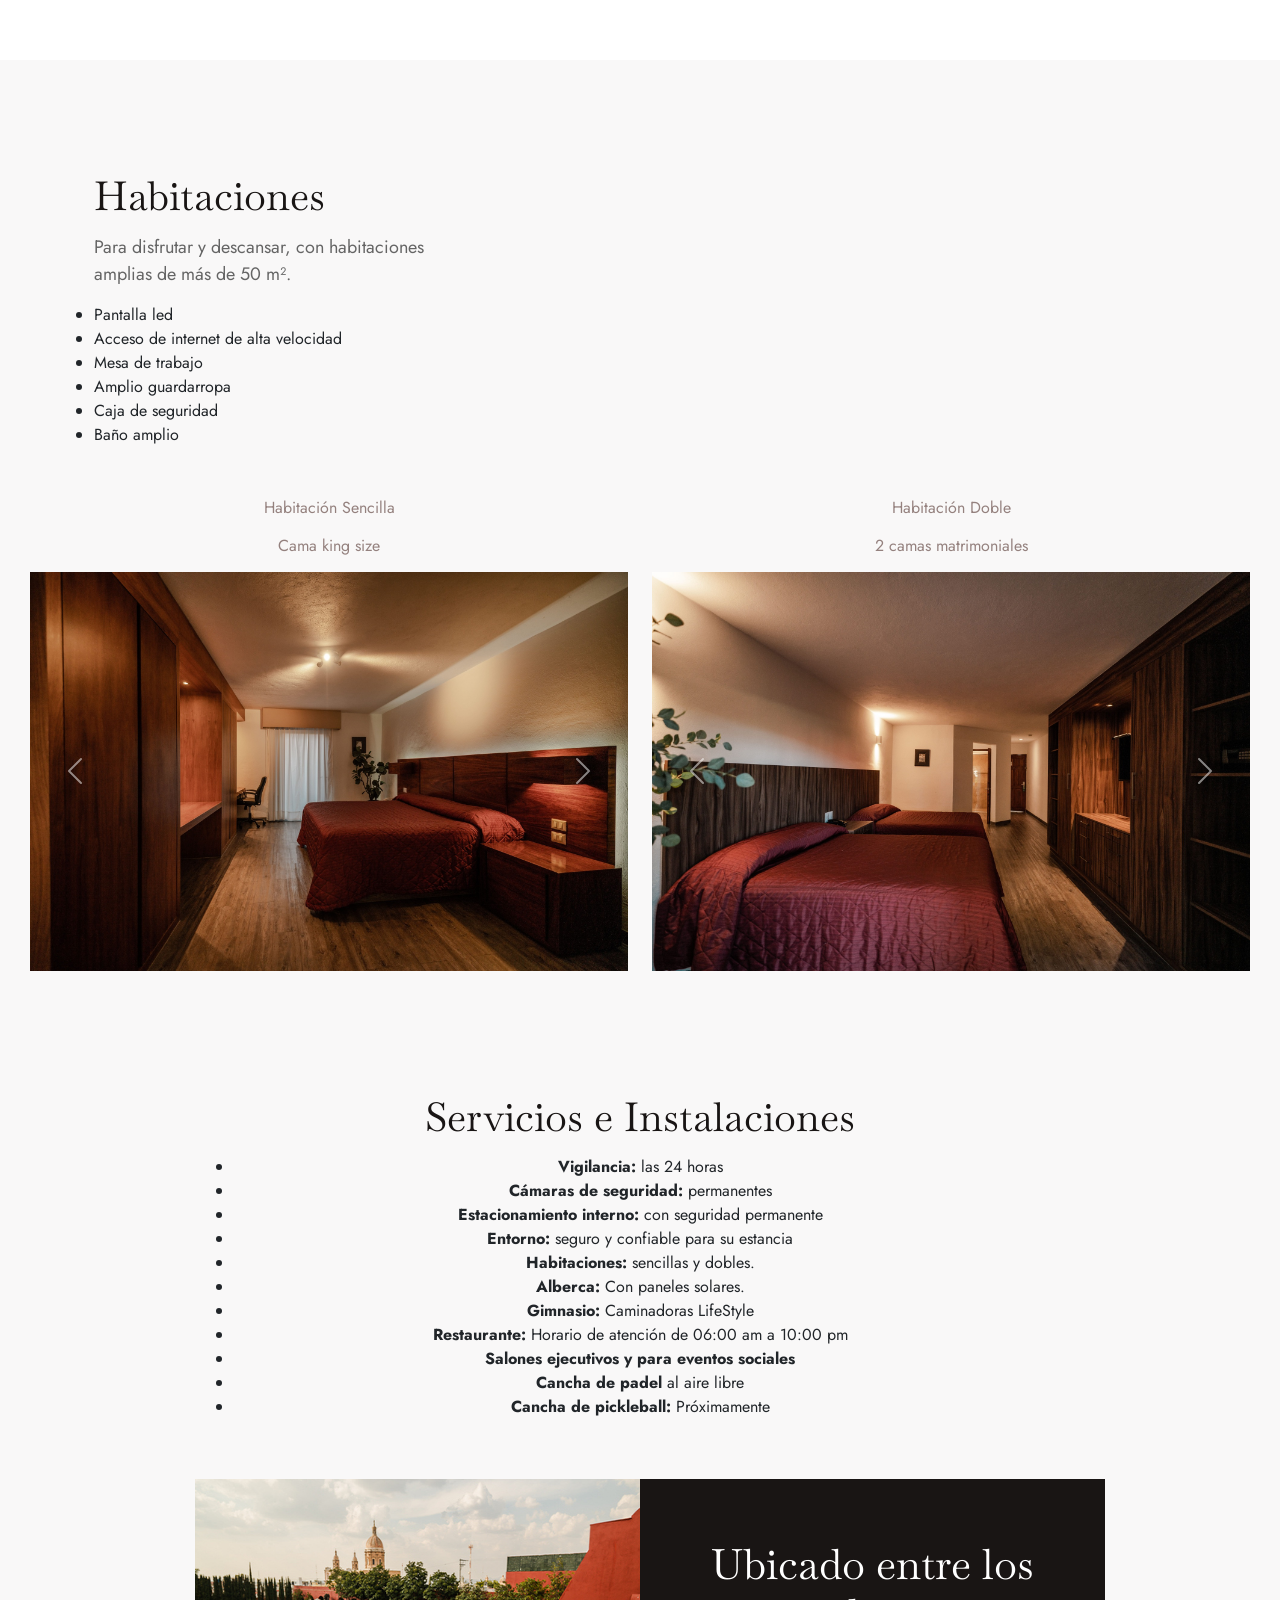
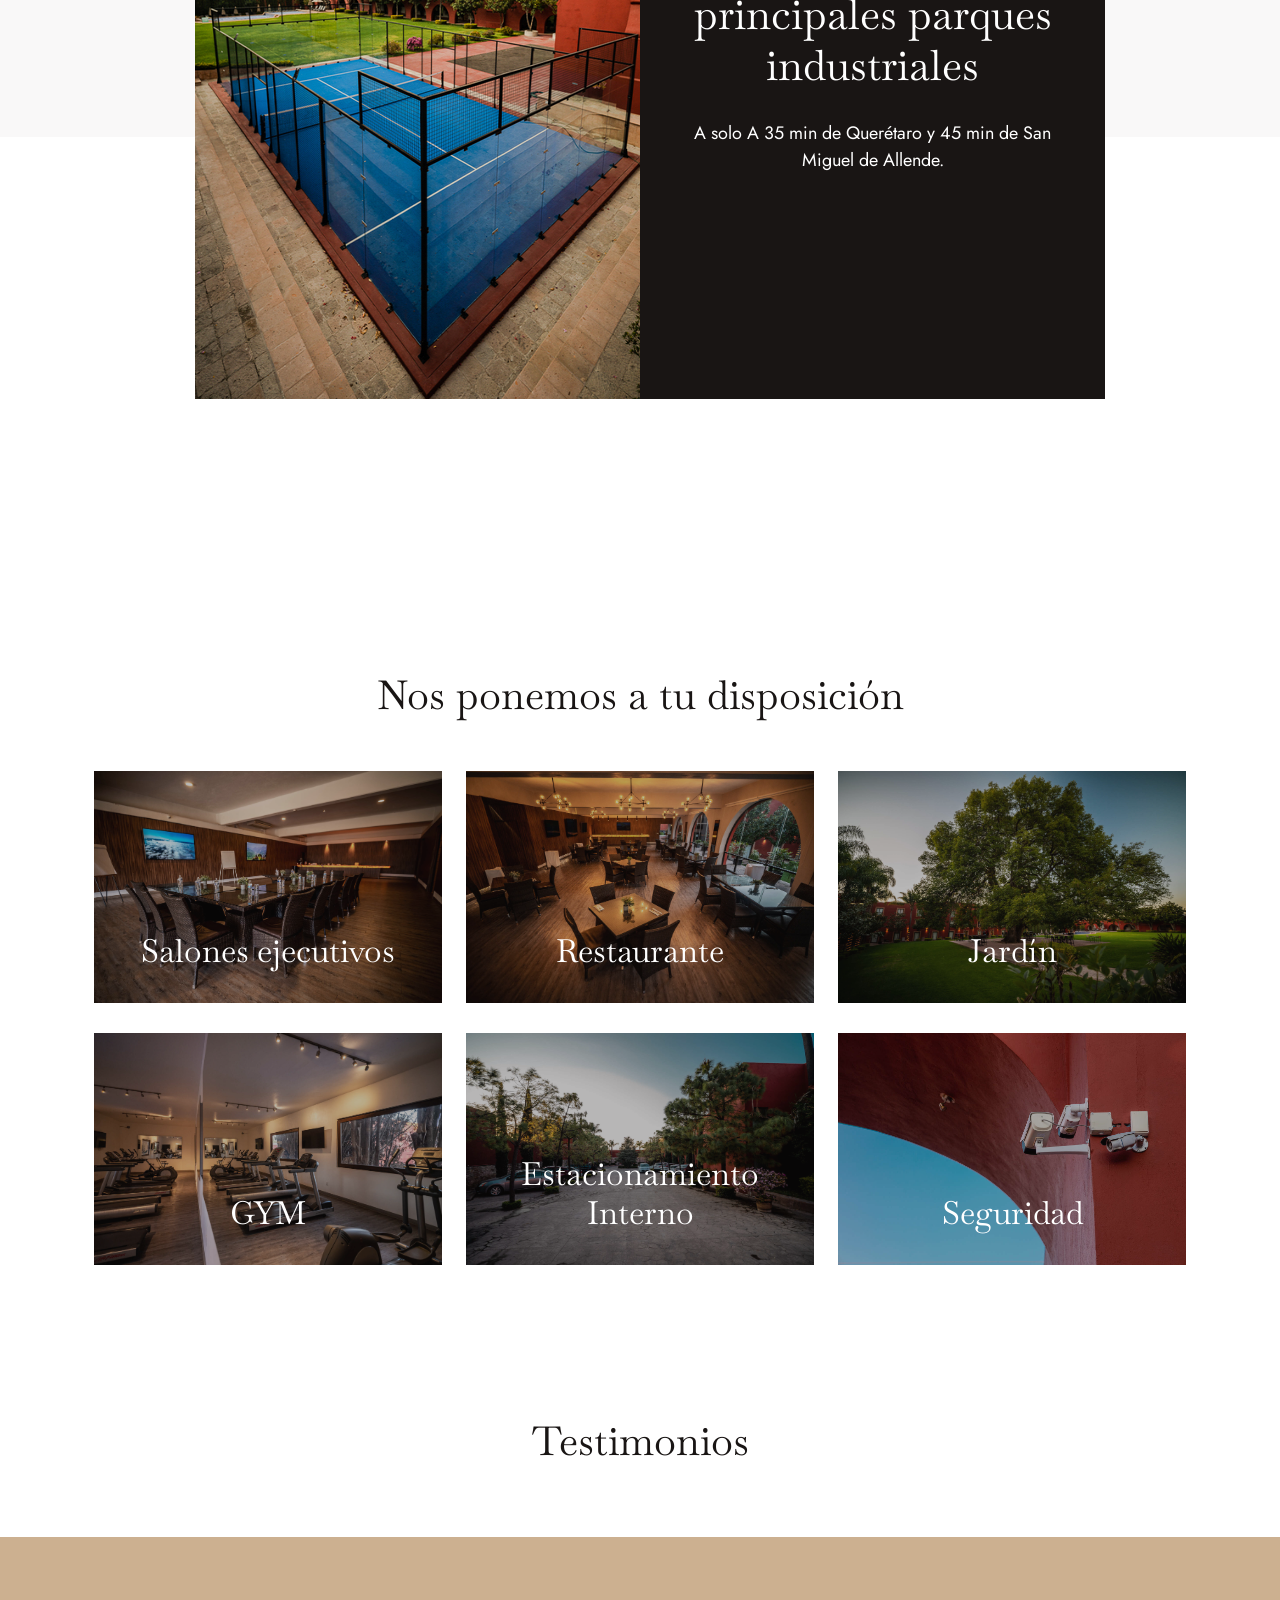
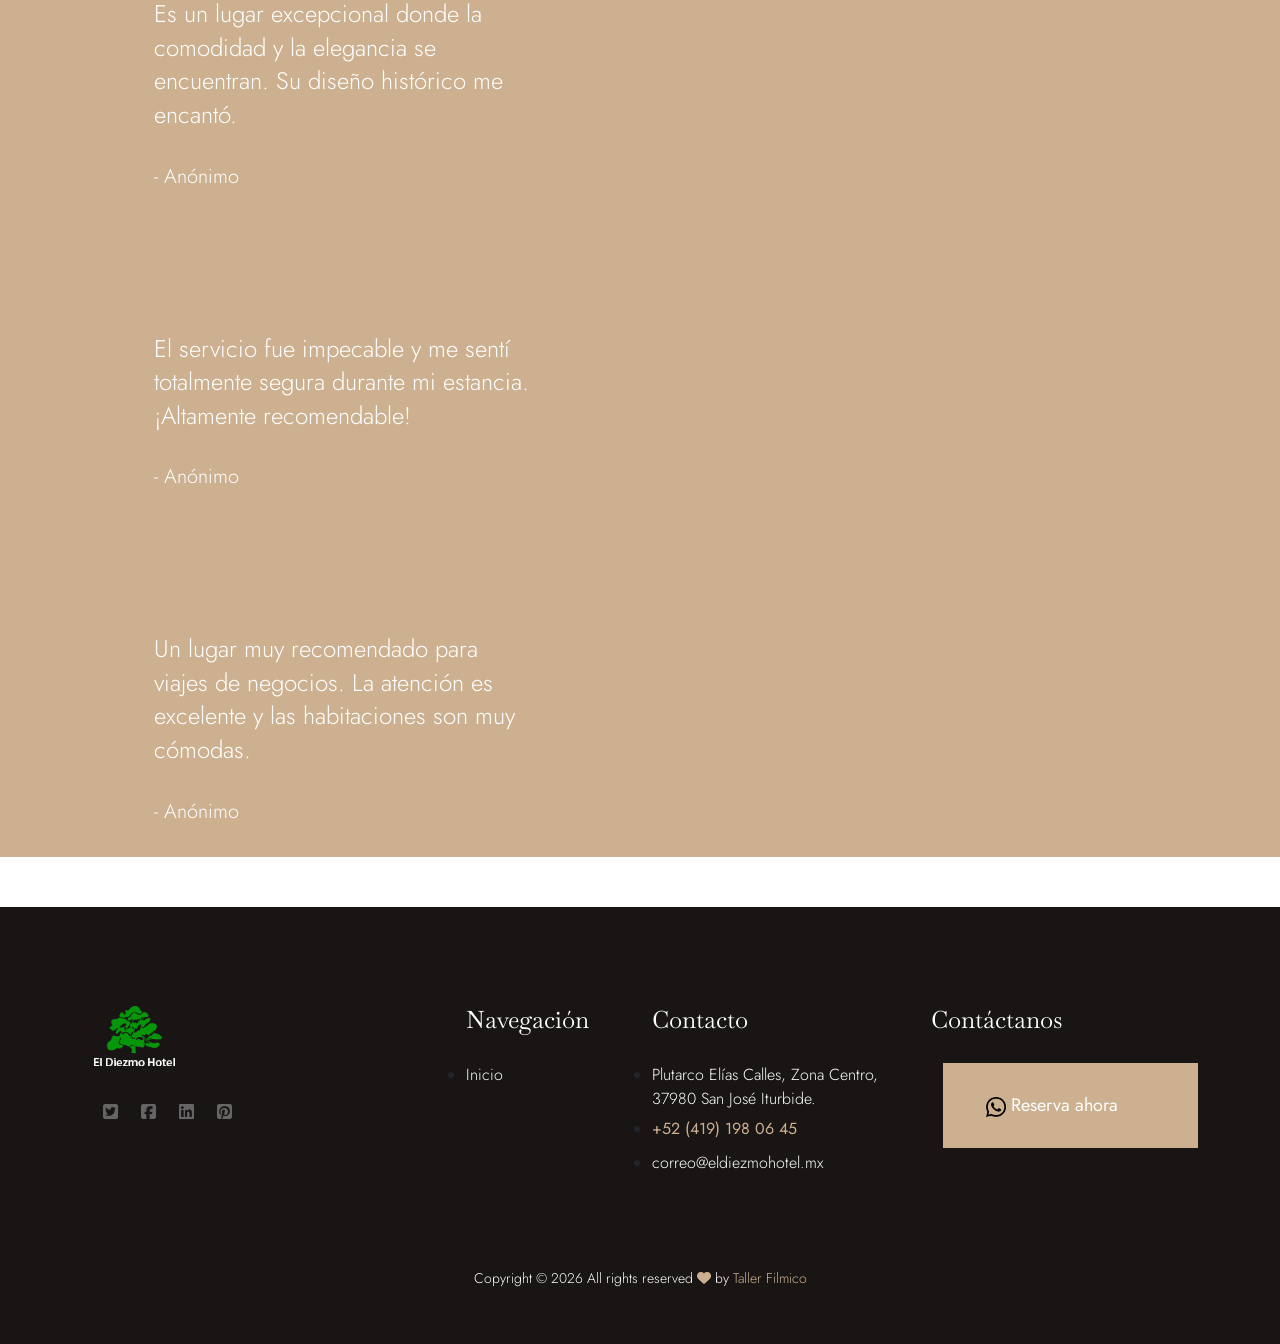
==== commit 28d51309: "correción de ortografía" ====
--- a/index.html
+++ b/index.html
@@ -801,7 +801,7 @@
                   <li><strong>Estacionamiento interno:</strong> con seguridad permanente</li>
                   <li><strong>Entorno:</strong> seguro y confiable para su estancia</li>    
                   <li>
-                    <strong>Habitaciones:</strong>abitaciones: sencillas y dobles.
+                    <strong>Habitaciones:</strong> sencillas y dobles.
                   </li>
                   <li><strong>Alberca:</strong> Con paneles solares.</li>
                   <li><strong>Gimnasio:</strong> Caminadoras LifeStyle</li>
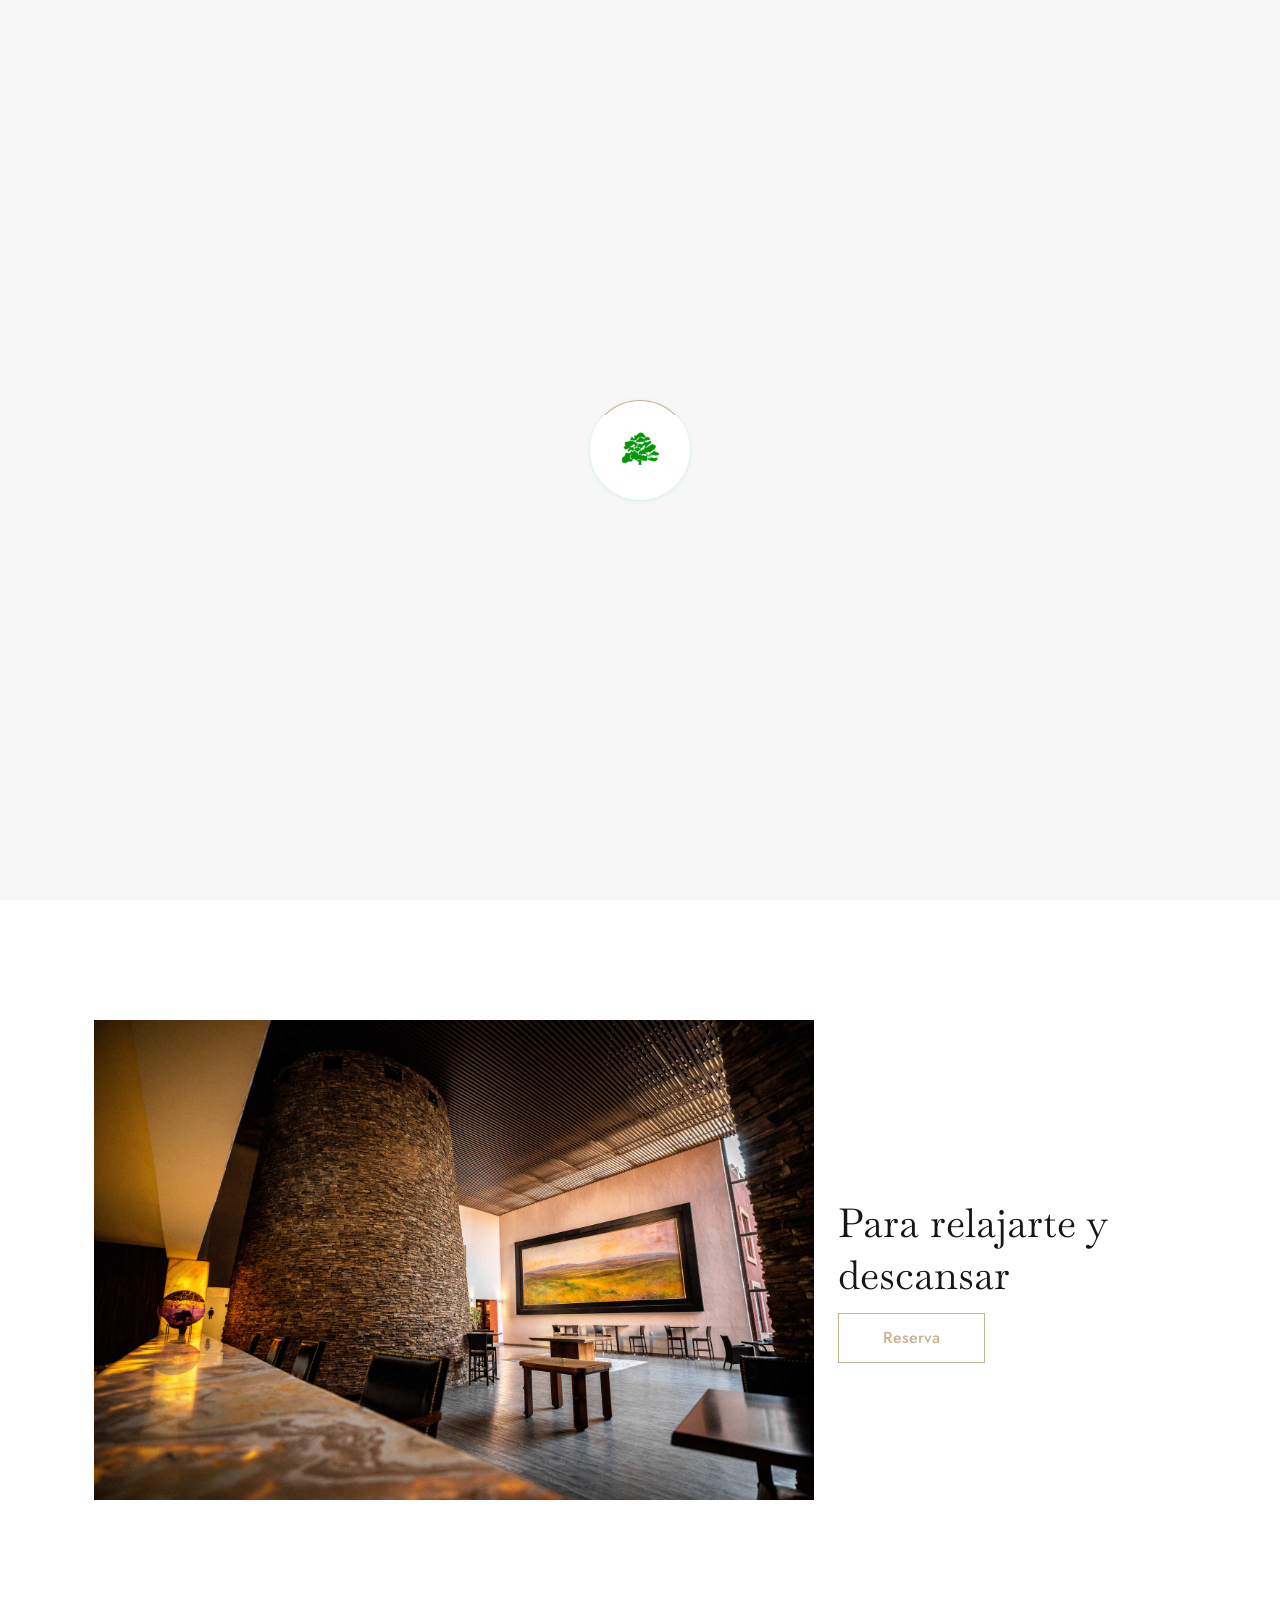
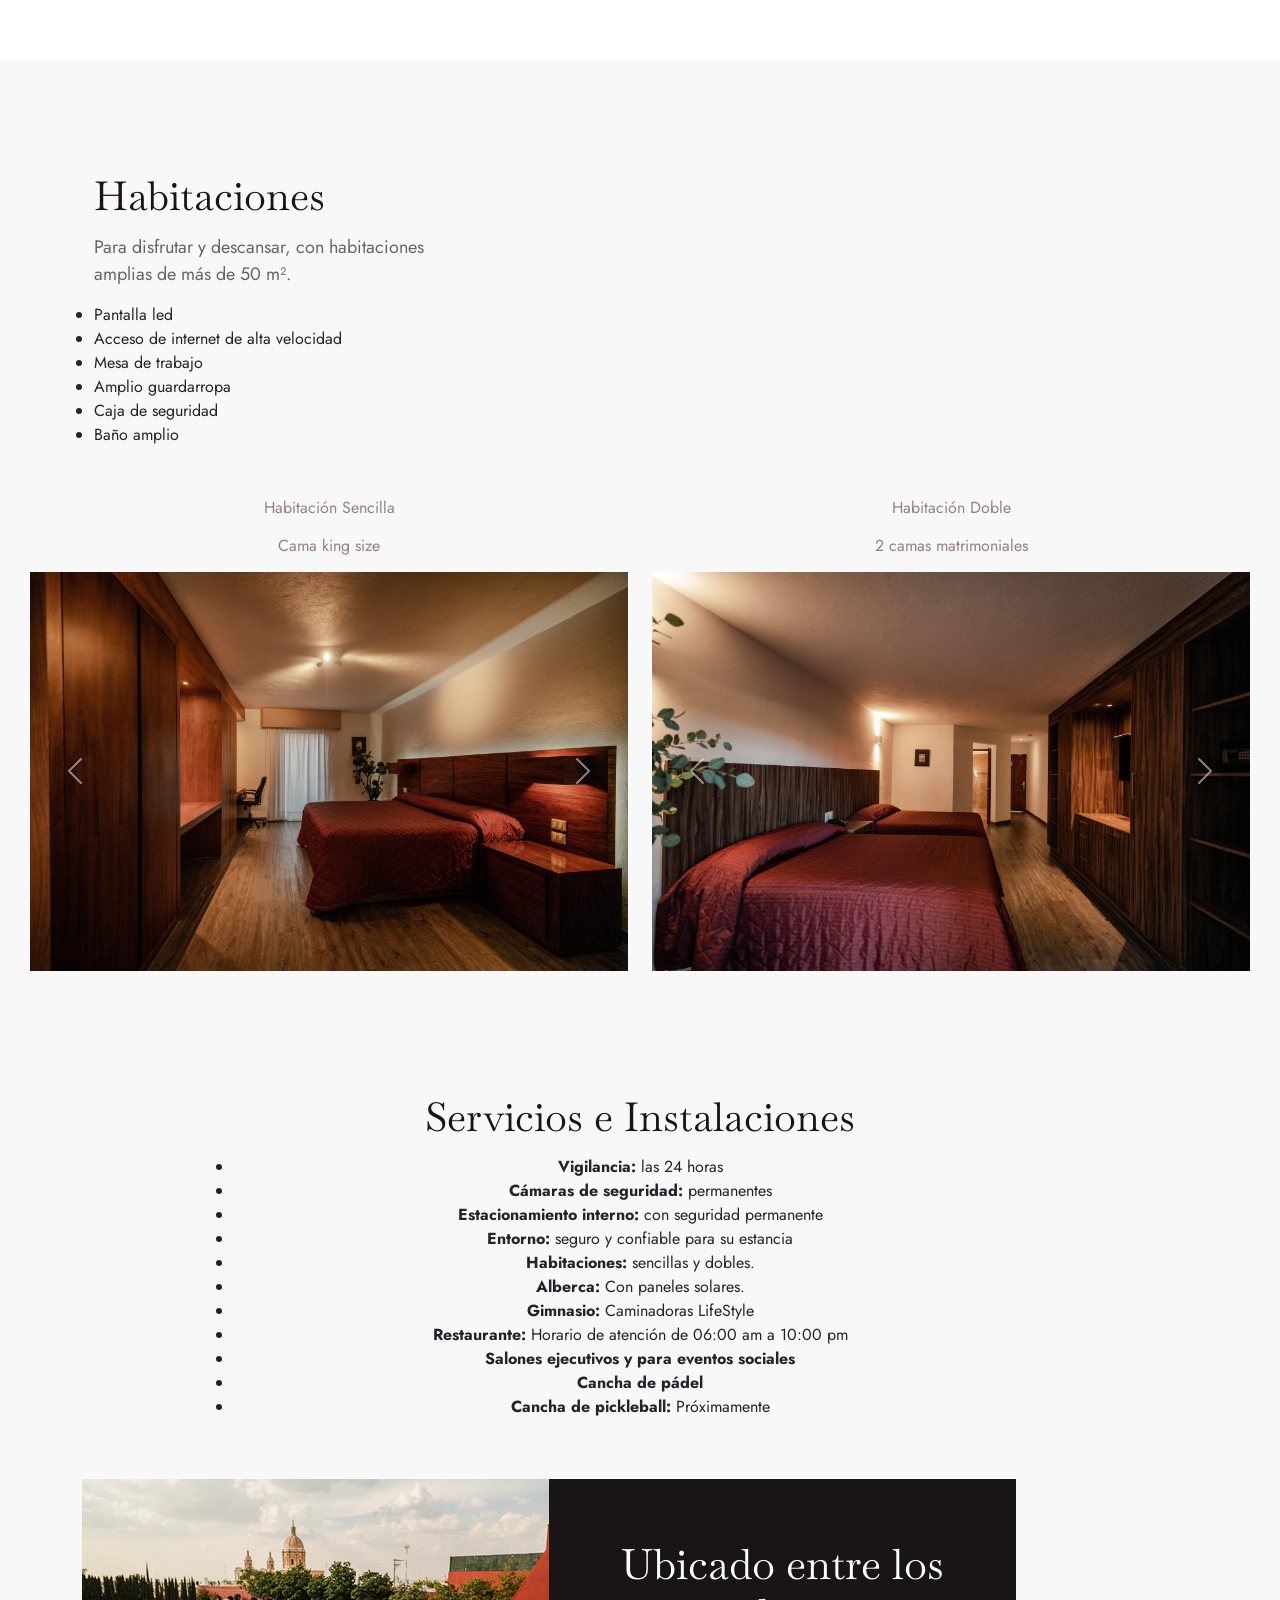
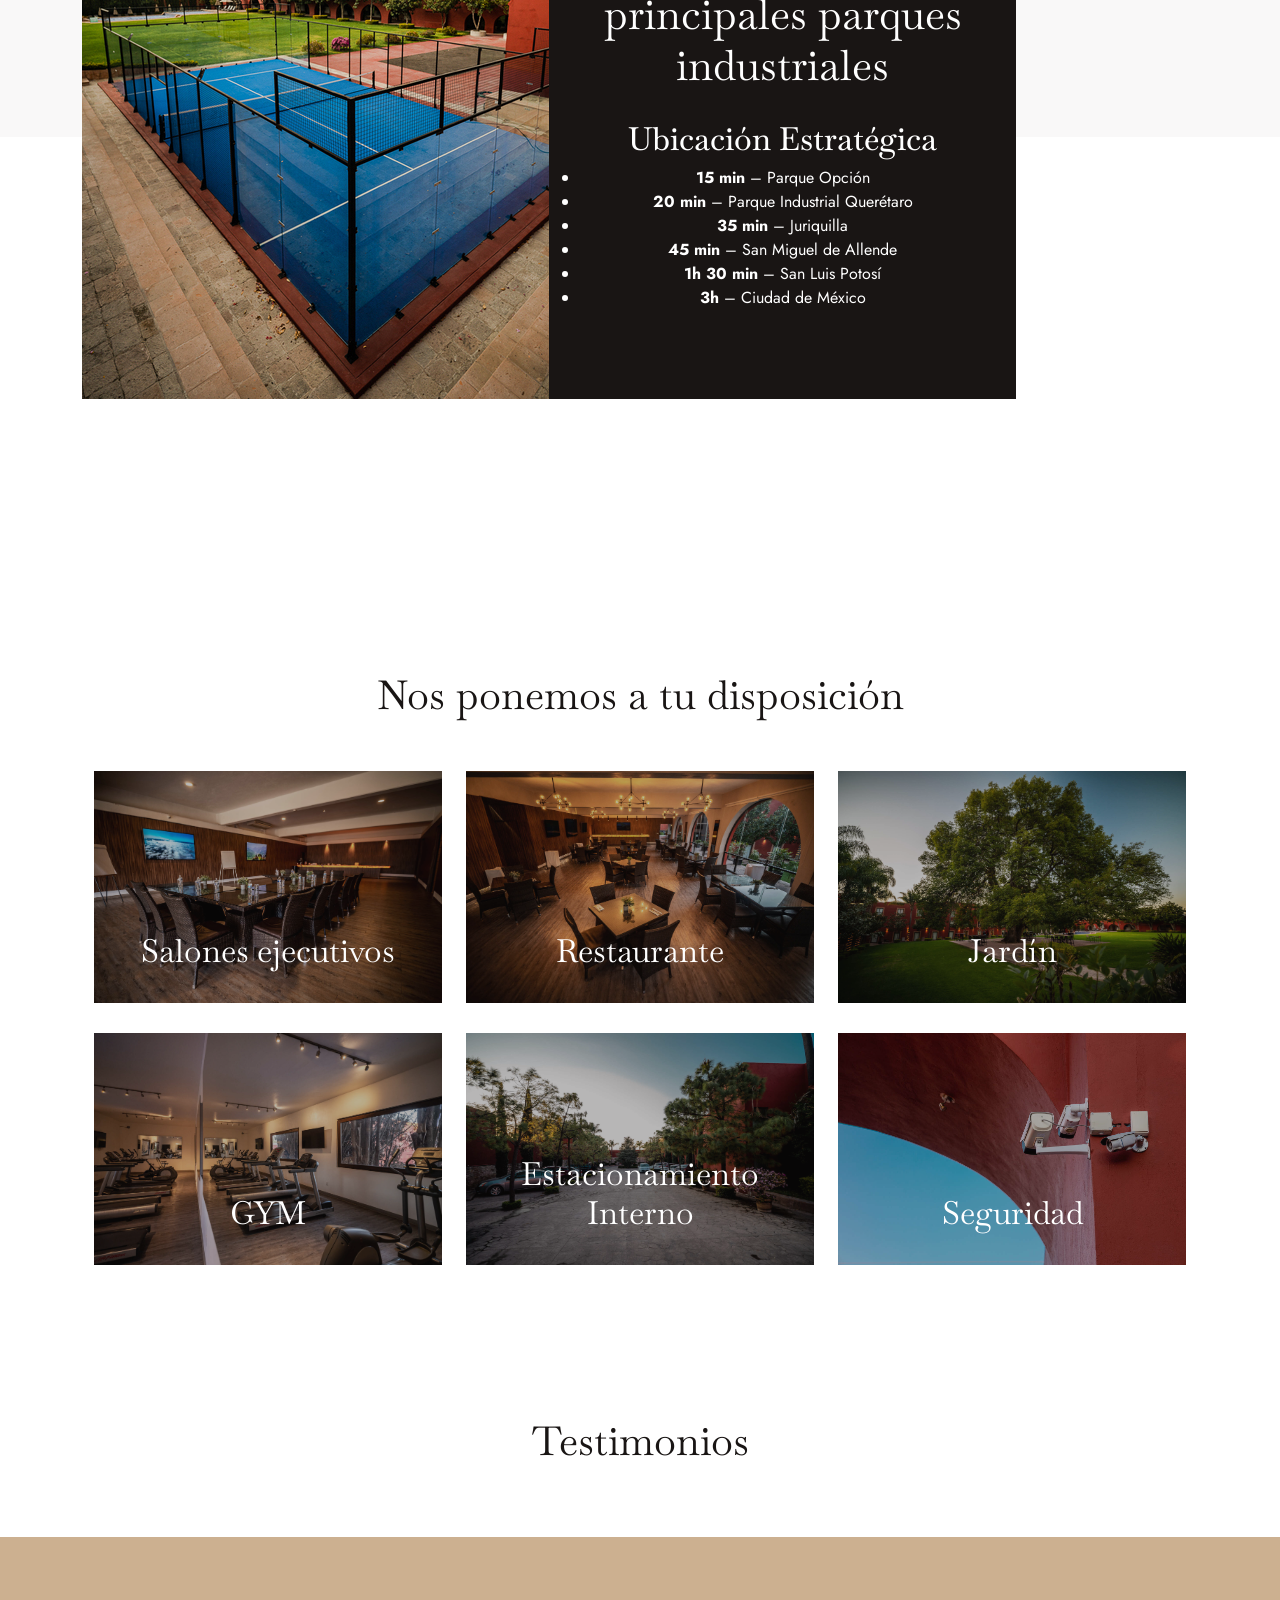
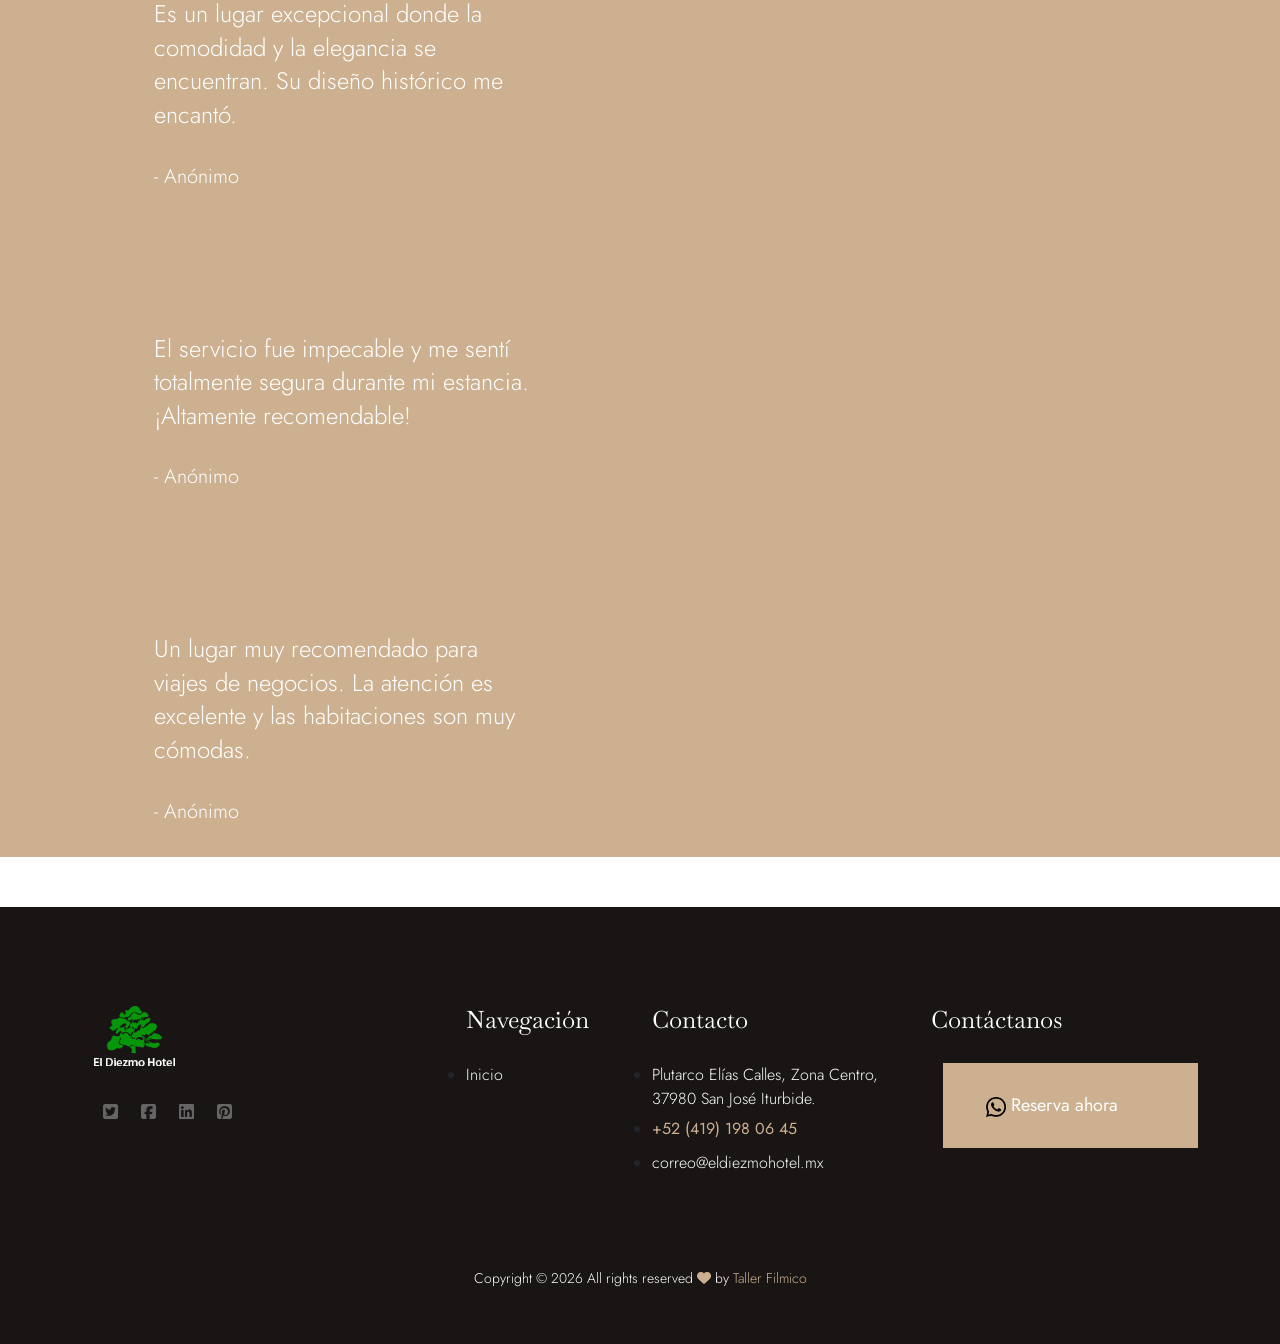
==== commit 3c7d5f94: "cambios 13 de marzo del 2025" ====
--- a/index.html
+++ b/index.html
@@ -812,17 +812,17 @@
                   <li>
                     <strong>Salones ejecutivos y para eventos sociales </strong>
                   </li>
-                  <li><strong>Cancha de padel</strong> al aire libre</li>
+                  <li><strong>Cancha de pádel</strong></li>
                   <li><strong>Cancha de pickleball: </strong> Próximamente</li>
                 </ul>
                 <!-- <a href="#" class="tittle-btn mt-15">Find a Room For You</a> -->
               </div>
             </div>
           </div>
-          <div class="row justify-content-center">
+            <div class="row justify-content-center"></div>
             <div class="col-xl-10 col-lg-10">
               <div class="col-xl-12">
-                <div class="single-services2 mb-30">
+              <div class="single-services2 mb-30">
                   <div class="row">
                     <div class="col-xl-6 col-lg-6 col-md-6 p-0">
                       <div class="features-img">
@@ -841,9 +841,16 @@
                             >Ubicado entre los principales parques industriales </a
                           >
                         </h3>
-                        <p>
-                         A solo A 35 min de Querétaro y 45 min de San Miguel de Allende.
-                        </p>
+                        
+                        <h2 style="color: white;">Ubicación Estratégica</h2>
+                        <ul style="color: white;">
+                            <li><strong>15 min</strong> – Parque Opción</li>
+                            <li><strong>20 min</strong> – Parque Industrial Querétaro</li>
+                            <li><strong>35 min</strong> – Juriquilla</li>
+                            <li><strong>45 min</strong> – San Miguel de Allende</li>
+                            <li><strong>1h 30 min</strong> – San Luis Potosí</li>
+                            <li><strong>3h</strong> – Ciudad de México</li>
+                        </ul>
                         <!-- <a href="#" class="btn_01">View Project</a> -->
                       </div>
                     </div>
--- a/assets/css/A.style.css.pagespeed.cf.FJhlcspkRa.css
+++ b/assets/css/A.style.css.pagespeed.cf.FJhlcspkRa.css
@@ -1595,17 +1595,19 @@
 }
 .services-area2 .single-services2 {
   display: flex;
+  align-items: stretch;  /* Ambos hijos tendrán la misma altura */
+  flex-wrap: wrap;  
 }
 .services-area2 .single-services2 .features-img img {
-  width: 100%;
+  /* width: 100%;
   height: 520px;
-  margin-left: 20px;
+  margin-left: 20px; */
 
 }
 @media only screen and (min-width: 576px) and (max-width: 767px) {
   .services-area2 .single-services2 .features-img img {
     margin-left: 0;
-    height: 420px;
+    
   }
 }
 @media only screen and (min-width: 768px) and (max-width: 991px) {
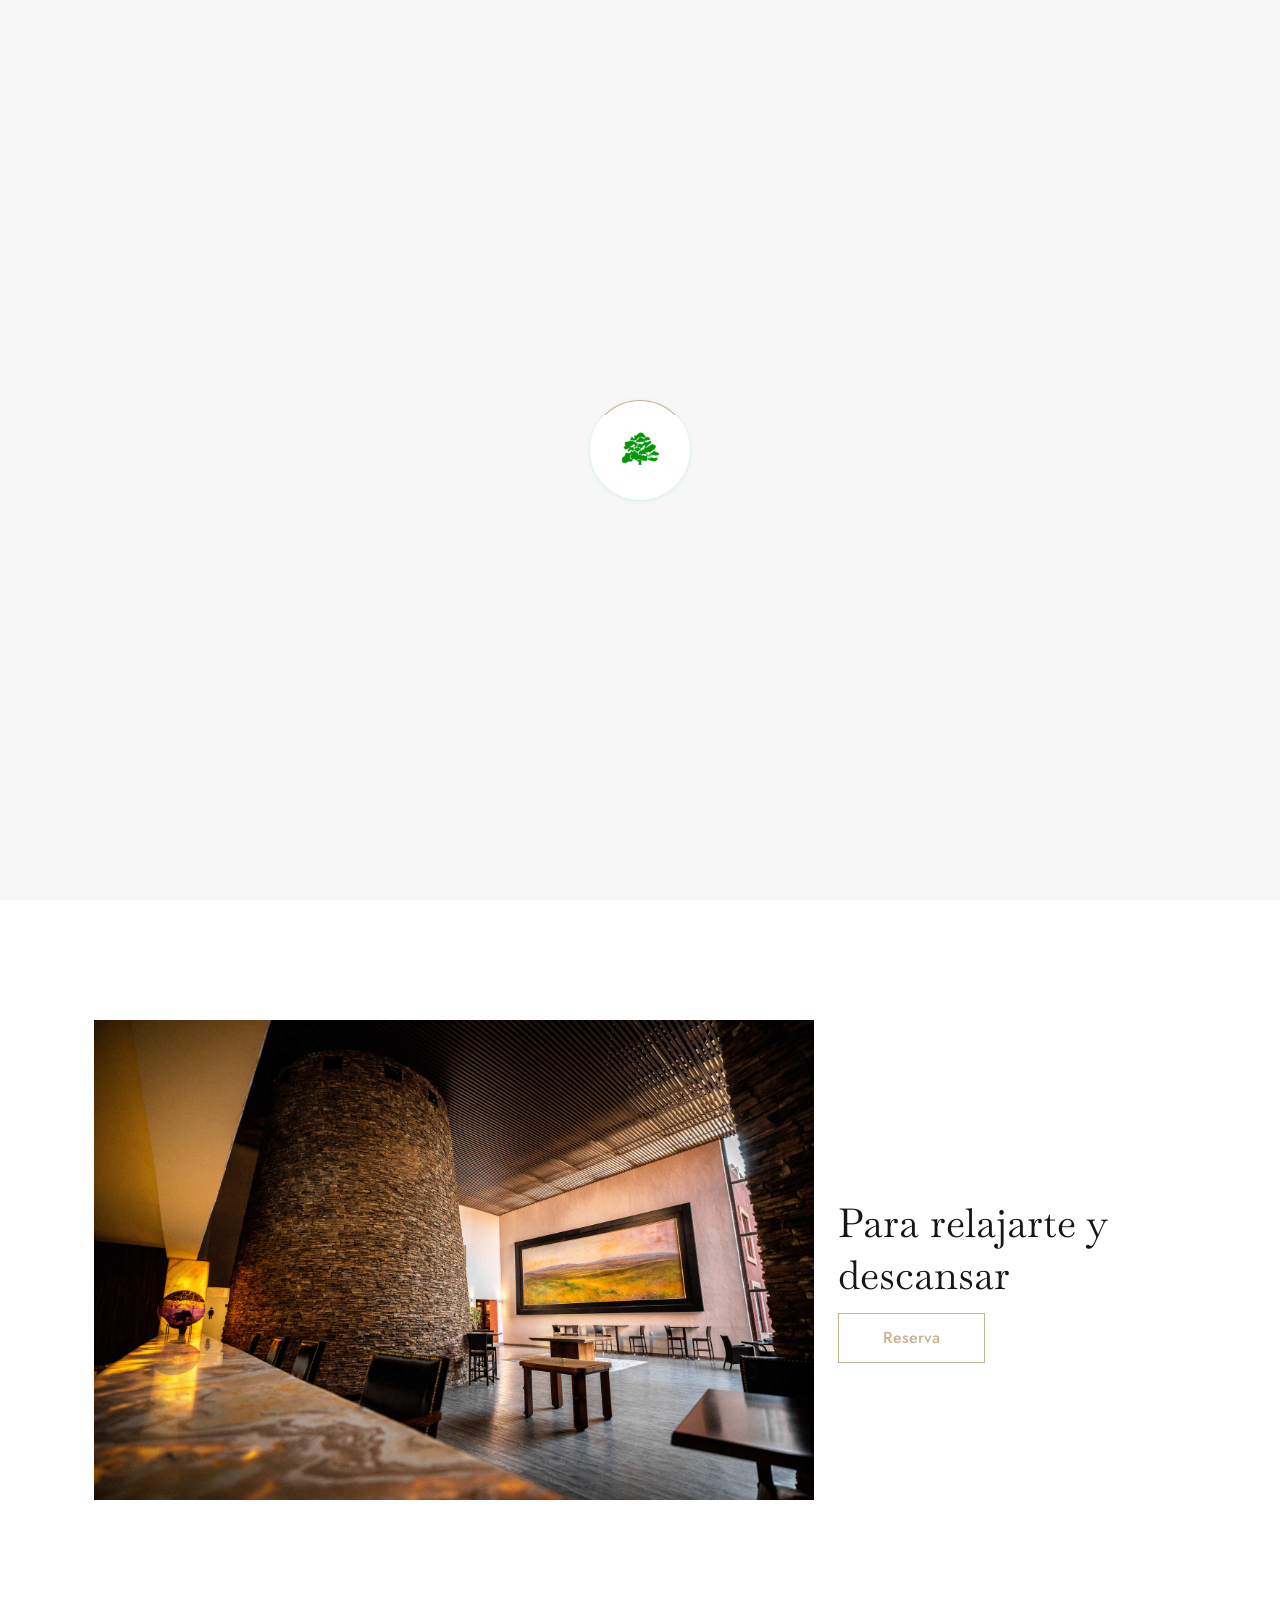
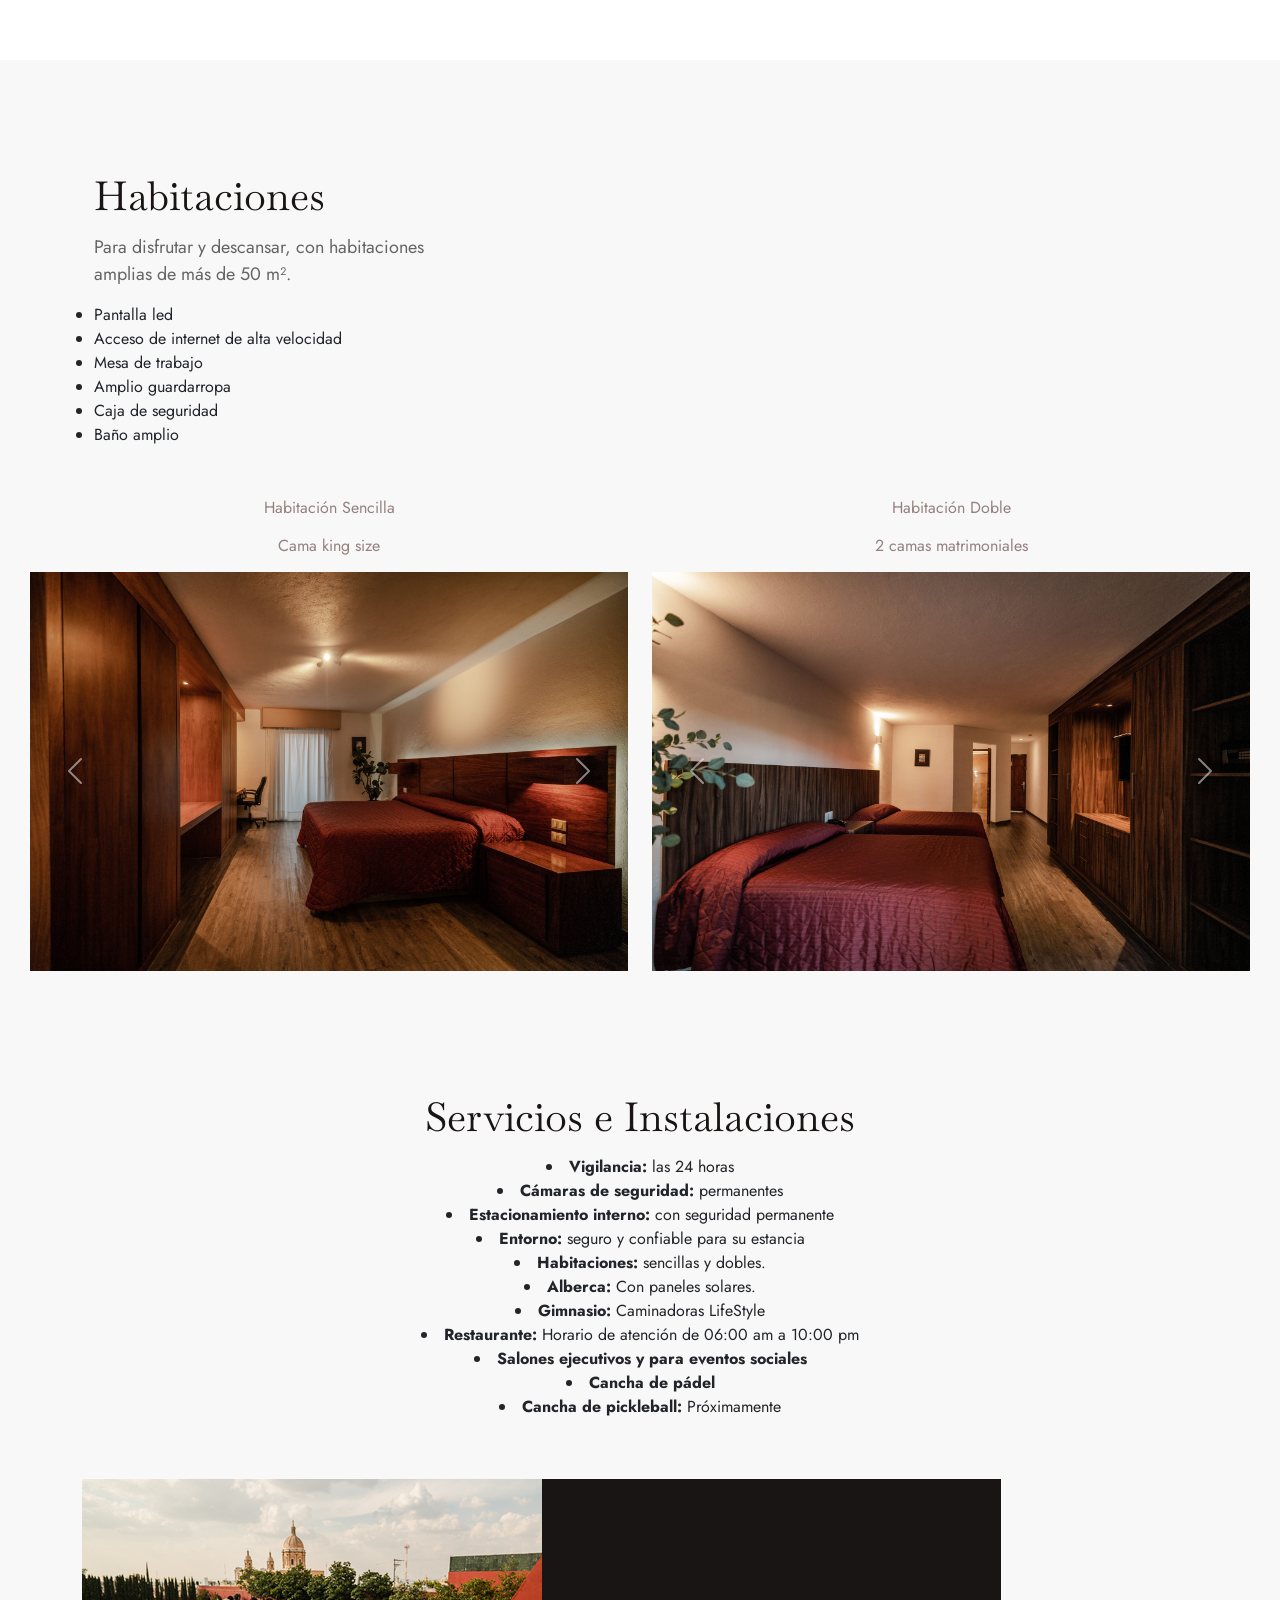
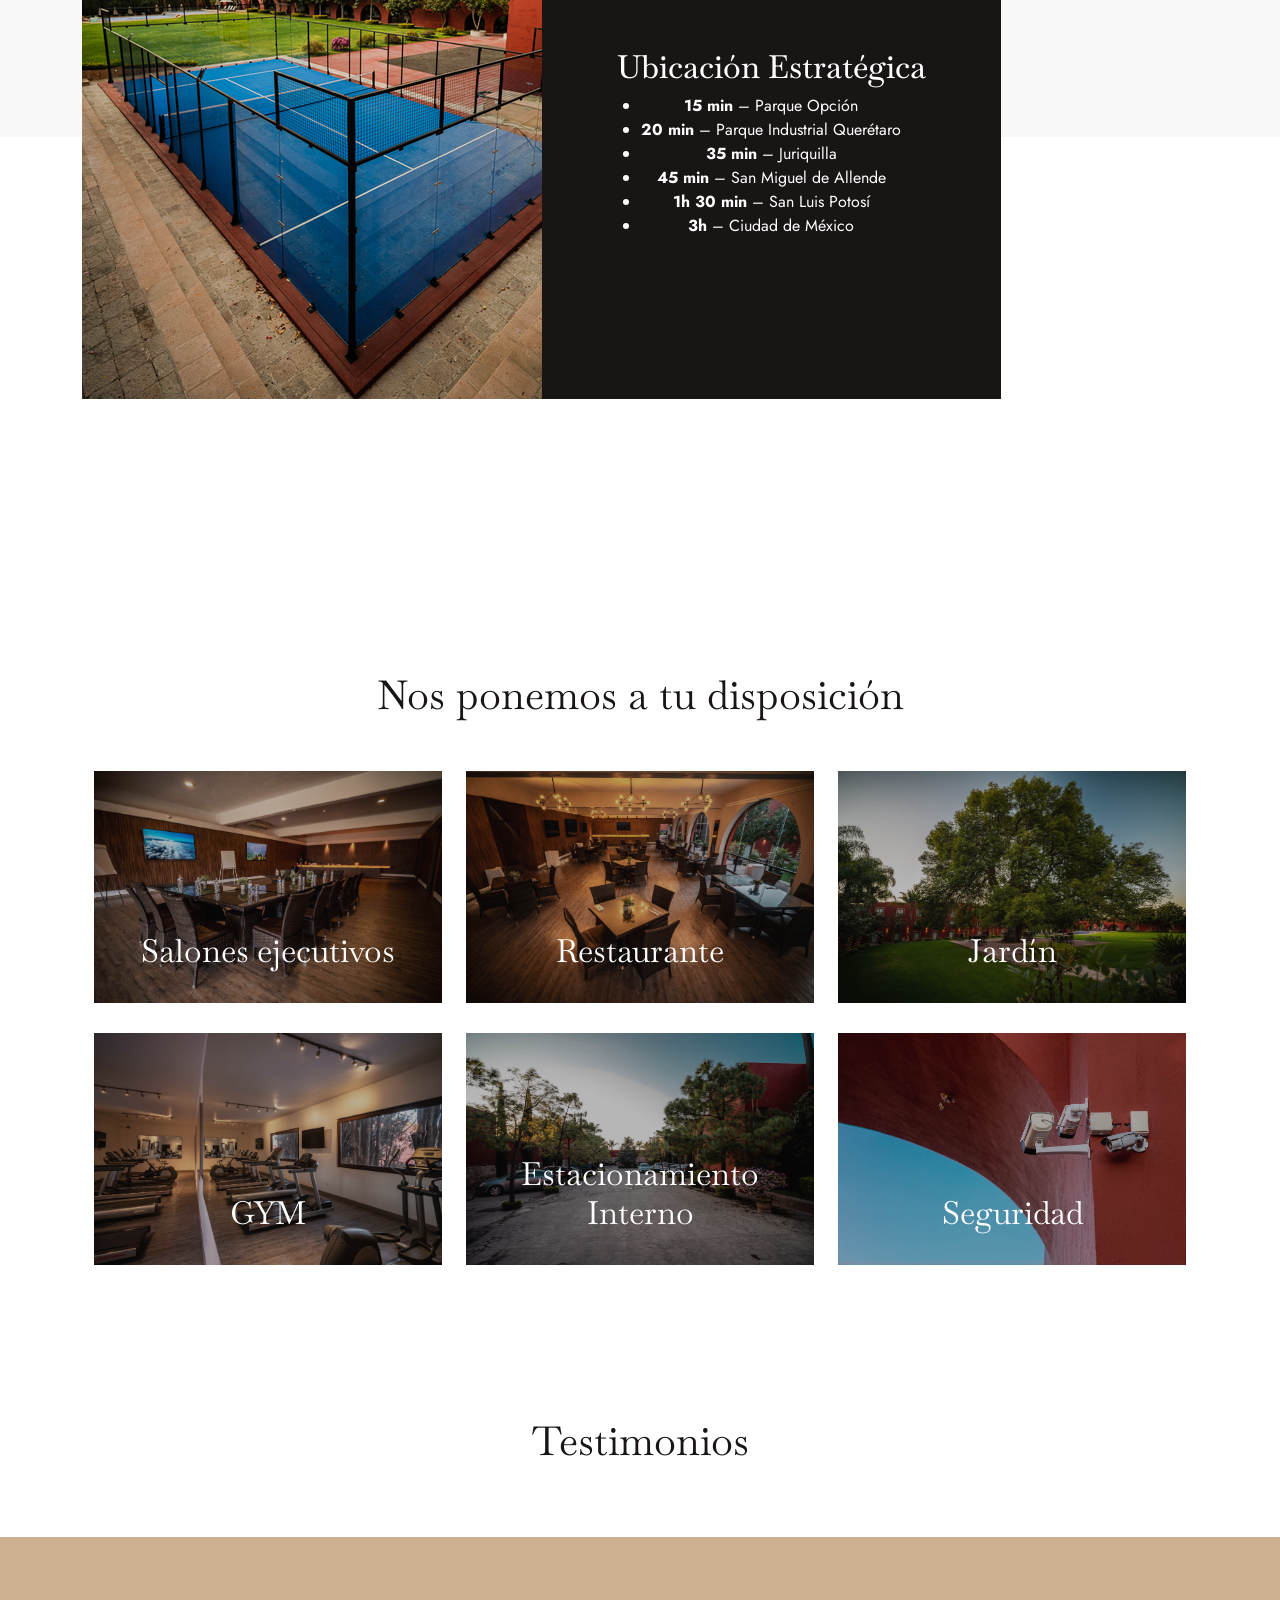
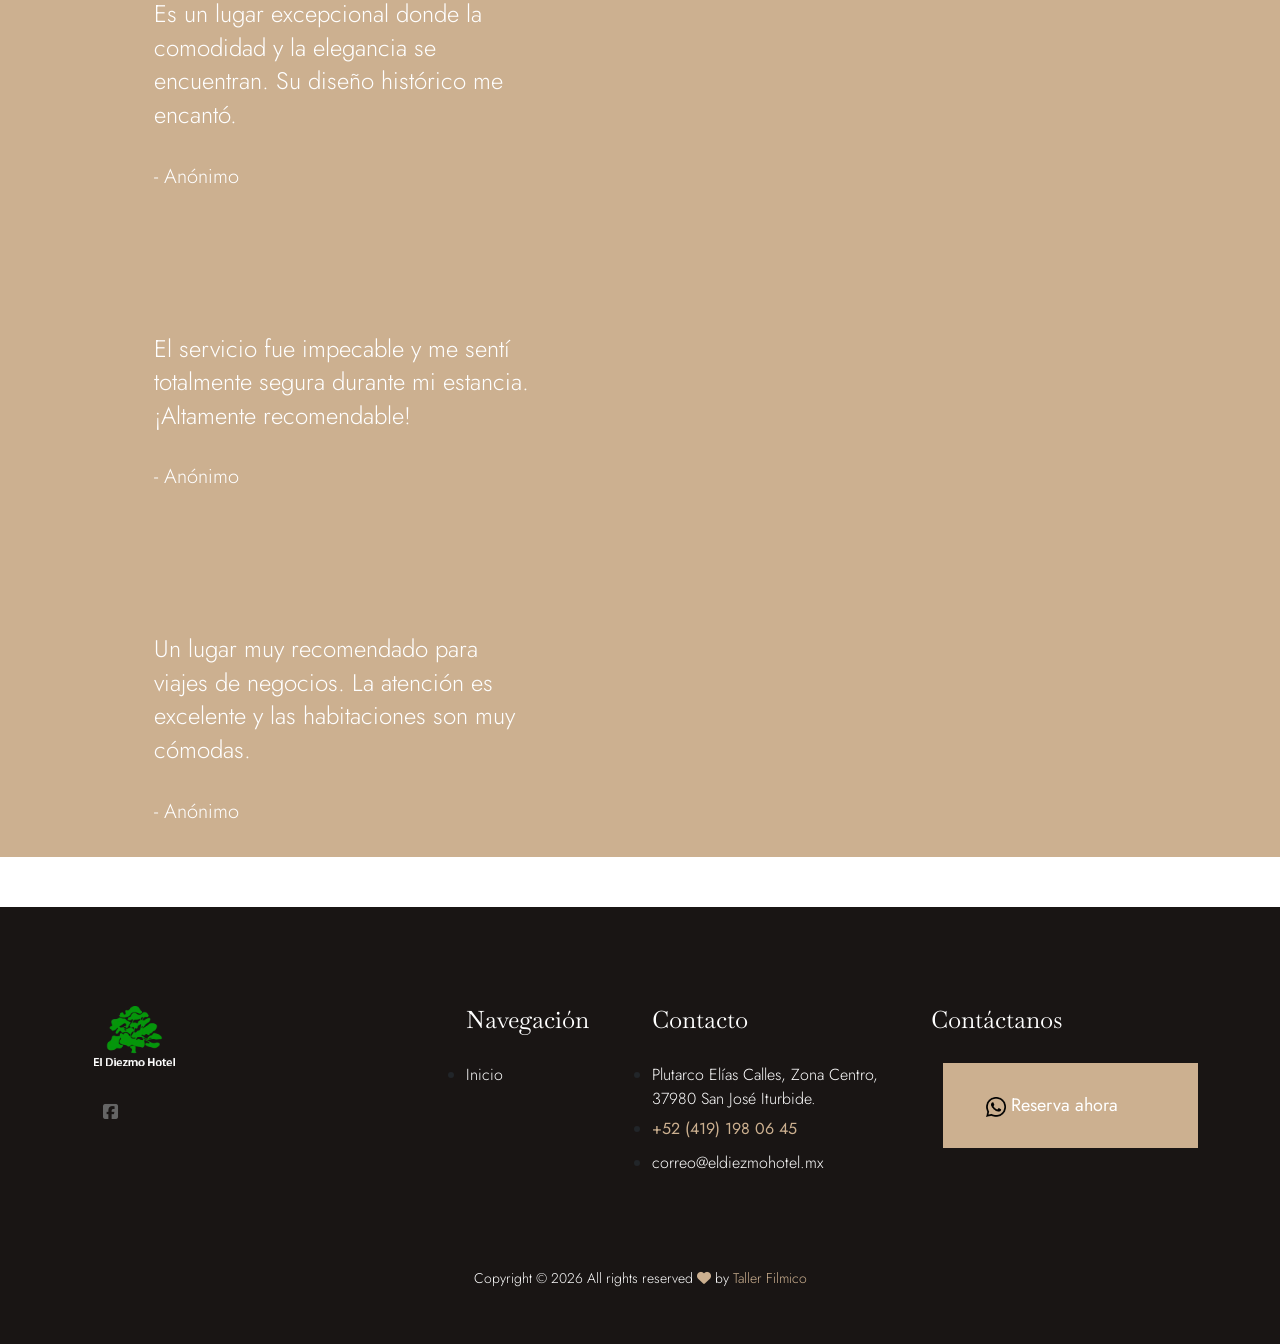
==== commit 2551068e: "cambios 19 de marzo 2025" ====
--- a/index.html
+++ b/index.html
@@ -374,12 +374,12 @@
                             ><i class="fab fa-facebook"></i
                           ></a>
                         </li>
-                        <li>
+                        <!-- <li>
                           <a href="#"><i class="fab fa-twitter"></i></a>
                         </li>
                         <li>
                           <a href="#"><i class="fab fa-linkedin-in"></i></a>
-                        </li>
+                        </li> -->
                       </ul>
                     </div>
                   </div>
@@ -795,7 +795,7 @@
                   estancia.
                 </p> -->
 
-                <ul>
+                <ul style="list-style-position: inside;padding-left: 0 !important;">
                   <li><strong>Vigilancia:</strong> las 24 horas</li>
                   <li><strong>Cámaras de seguridad:</strong> permanentes</li>
                   <li><strong>Estacionamiento interno:</strong> con seguridad permanente</li>
@@ -835,11 +835,17 @@
                       </div>
                     </div>
                     <div class="col-xl-6 col-lg-6 col-md-6 p-0">
-                      <div class="features-caption">
+                      <div class="features-caption" style="display: flex;
+                      flex-direction: column; /* Asegura que los elementos se apilen verticalmente */
+                      justify-content: center; /* Centra verticalmente */
+                      align-items: center; /* Centra horizontalmente */
+                      height: 100%; /* Asegura que tome el 100% del espacio disponible */
+                      text-align: center; /* Alinea el texto en el centro */">
                         <h3>
-                          <a href="#"
+                          <!-- <a href="#"
                             >Ubicado entre los principales parques industriales </a
-                          >
+                          > -->
+                          
                         </h3>
                         
                         <h2 style="color: white;">Ubicación Estratégica</h2>
@@ -1126,13 +1132,13 @@
                     </div>
 
                     <div class="footer-social">
-                      <a href="#"><i class="fab fa-twitter-square"></i></a>
+                      <!-- <a href="#"><i class="fab fa-twitter-square"></i></a> -->
                       <a
                         href="https://www.facebook.com/people/El-Diezmo-Hotel/100057669360163/?mibextid=ZbWKwL"
                         ><i class="fab fa-facebook-square"></i
                       ></a>
-                      <a href="#"><i class="fab fa-linkedin"></i></a>
-                      <a href="#"><i class="fab fa-pinterest-square"></i></a>
+                      <!-- <a href="#"><i class="fab fa-linkedin"></i></a>
+                      <a href="#"><i class="fab fa-pinterest-square"></i></a> -->
                     </div>
                   </div>
                 </div>
